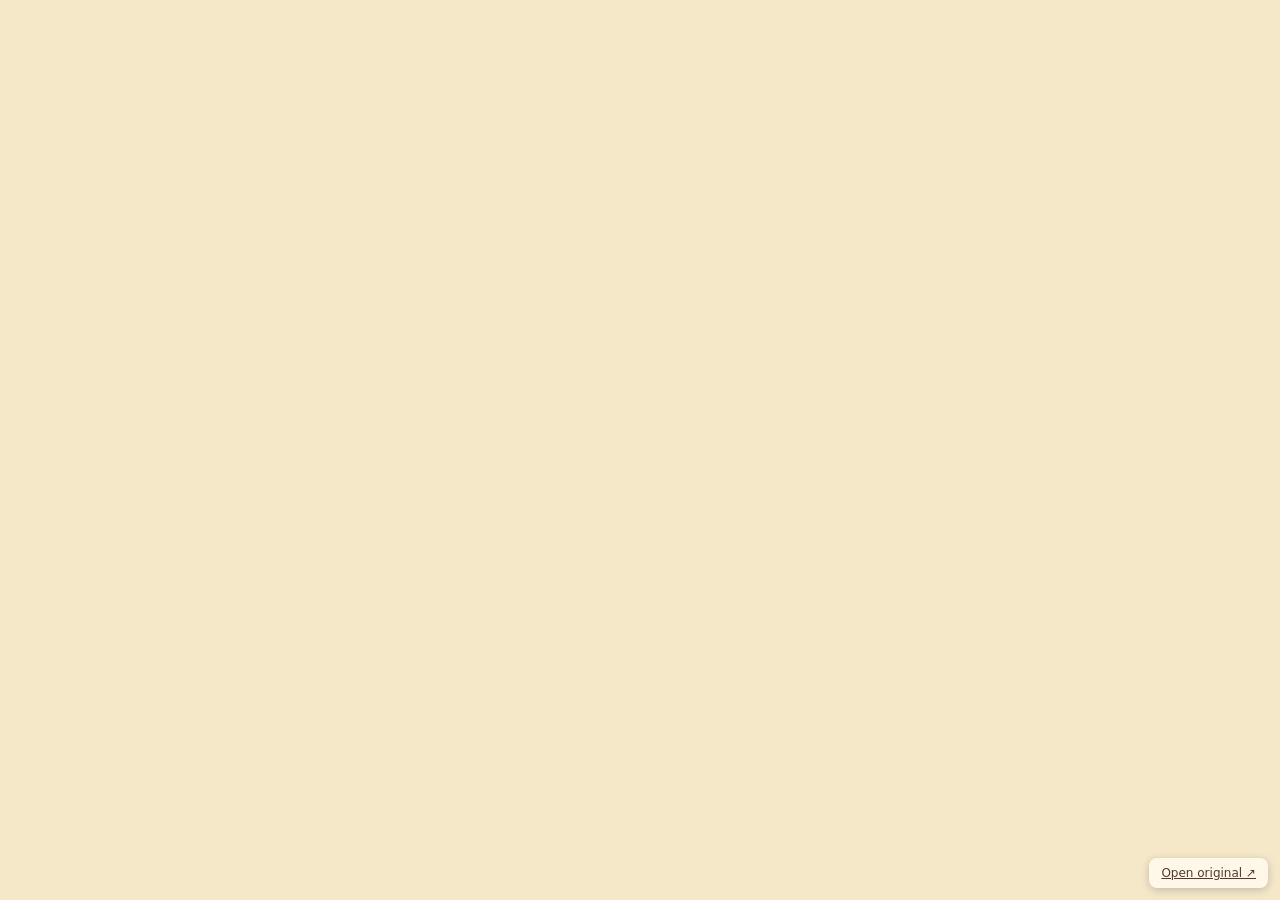
==== index.html @ de5ced18 "Add reference mirror workflow Co-authored-by: arena-agent <297053741+arena-agent@users.noreply.githu" ====
<!DOCTYPE html>
<html lang="en">
<head>
  <meta charset="utf-8">
  <meta name="viewport" content="width=device-width, initial-scale=1, viewport-fit=cover">
  <meta name="theme-color" content="#f5e8c9">
  <title>Bite Sized Utilities</title>
  <style>
    html, body { width: 100%; height: 100%; margin: 0; }
    body { overflow: hidden; background: #f5e8c9; }
    iframe { display: block; width: 100%; height: 100%; border: 0; }
    .fallback { position: fixed; right: 12px; bottom: 12px; z-index: 1; padding: 8px 12px; border-radius: 8px; background: #fff8e8; color: #54392c; font: 12px system-ui, sans-serif; box-shadow: 0 2px 8px #0003; }
  </style>
</head>
<body>
  <iframe src="https://bitesizedutilities.vercel.app/" title="Bite Sized Utilities" allow="clipboard-read; clipboard-write"></iframe>
  <a class="fallback" href="https://bitesizedutilities.vercel.app/" target="_blank" rel="noopener noreferrer">Open original ↗</a>
</body>
</html>
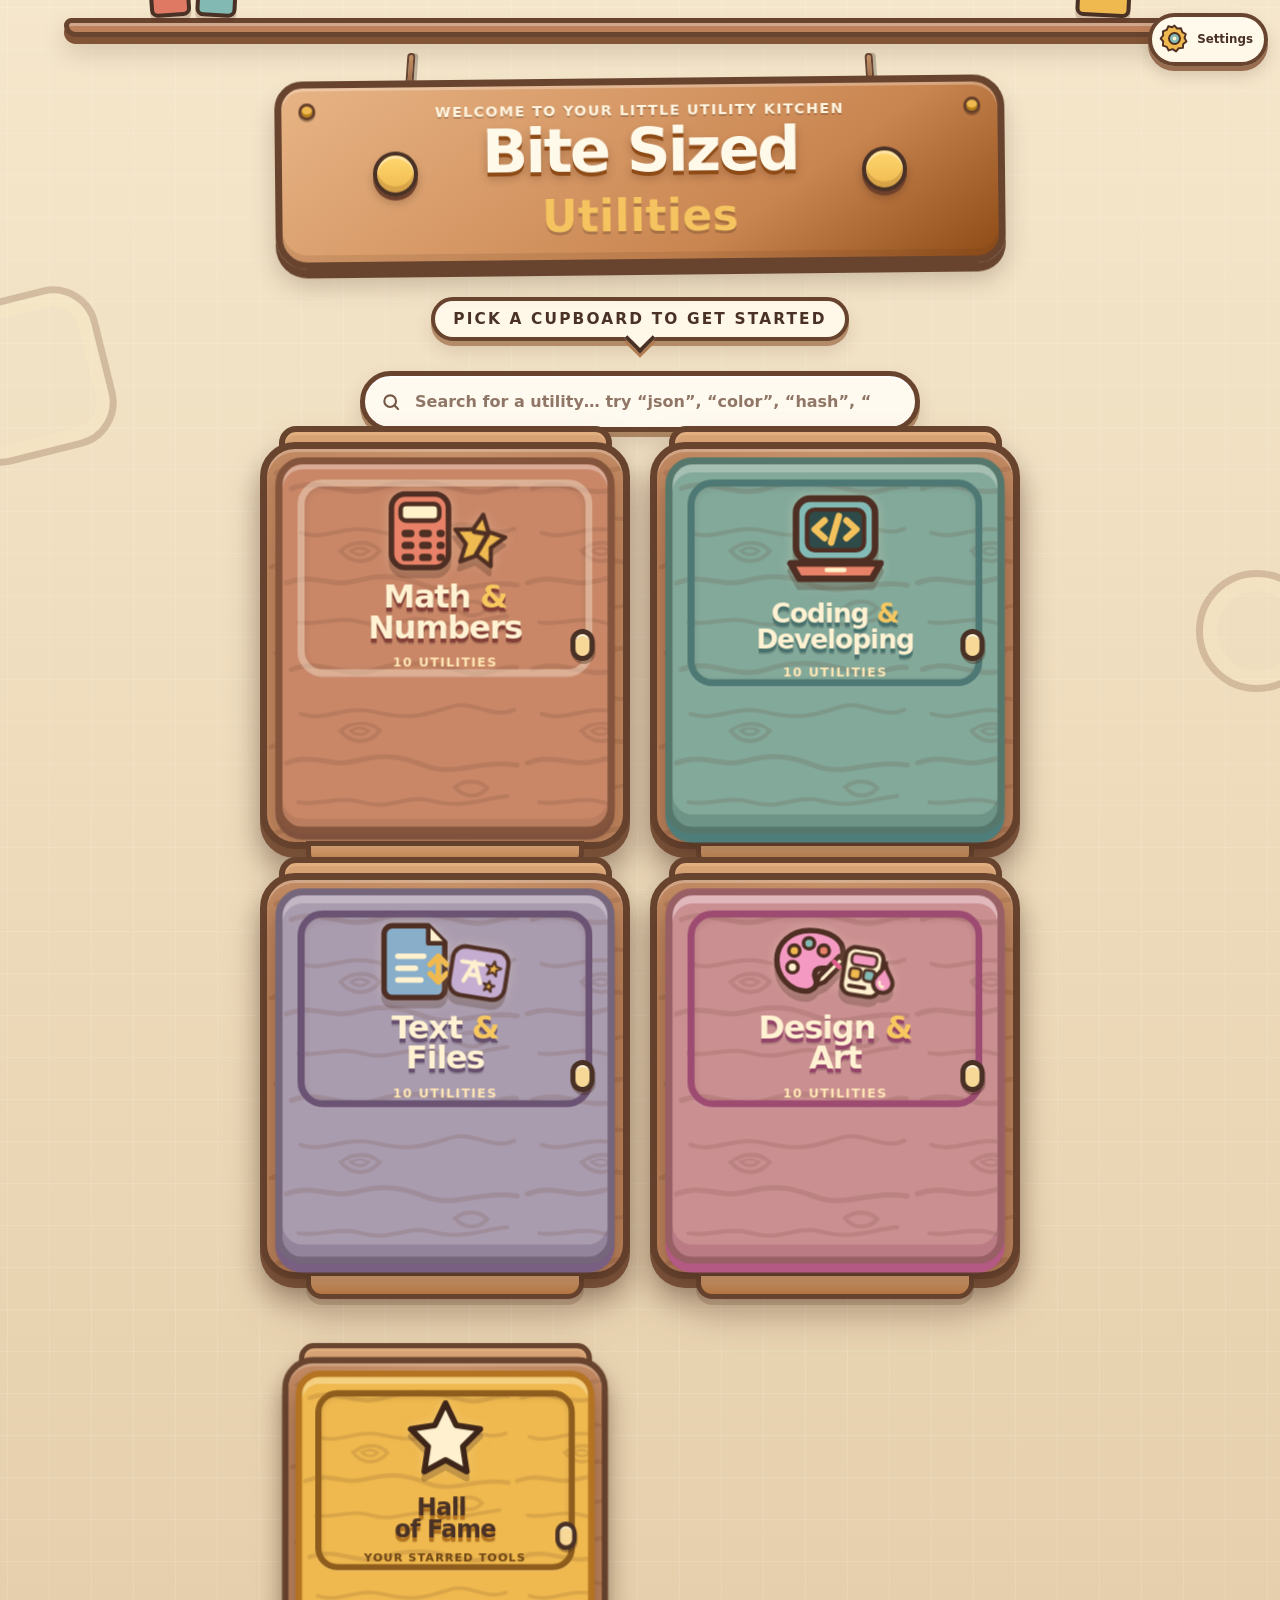
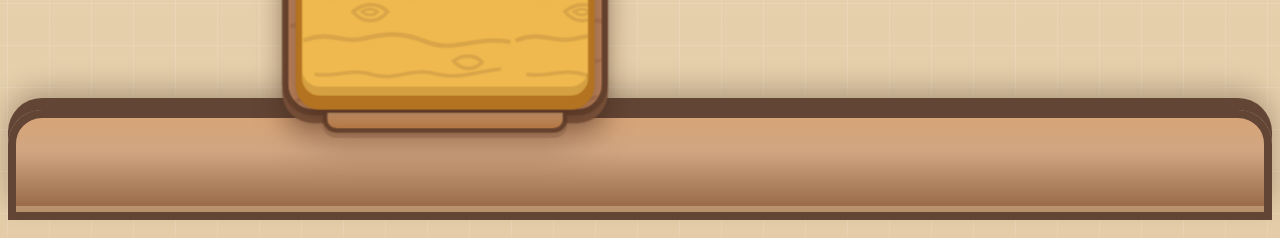
==== commit 5c6bf630: "Refresh the recovered utility kitchen Co-authored-by: arena-agent <297053741+arena-agent@users.norep" ====
--- a/index.html
+++ b/index.html
@@ -1,19 +1,887 @@
-<!DOCTYPE html>
+<!doctype html>
 <html lang="en">
-<head>
-  <meta charset="utf-8">
-  <meta name="viewport" content="width=device-width, initial-scale=1, viewport-fit=cover">
-  <meta name="theme-color" content="#f5e8c9">
-  <title>Bite Sized Utilities</title>
-  <style>
-    html, body { width: 100%; height: 100%; margin: 0; }
-    body { overflow: hidden; background: #f5e8c9; }
-    iframe { display: block; width: 100%; height: 100%; border: 0; }
-    .fallback { position: fixed; right: 12px; bottom: 12px; z-index: 1; padding: 8px 12px; border-radius: 8px; background: #fff8e8; color: #54392c; font: 12px system-ui, sans-serif; box-shadow: 0 2px 8px #0003; }
-  </style>
-</head>
-<body>
-  <iframe src="https://bitesizedutilities.vercel.app/" title="Bite Sized Utilities" allow="clipboard-read; clipboard-write"></iframe>
-  <a class="fallback" href="https://bitesizedutilities.vercel.app/" target="_blank" rel="noopener noreferrer">Open original ↗</a>
-</body>
+  <head>
+    <meta charset="UTF-8" />
+    <meta name="viewport" content="width=device-width, initial-scale=1.0" />
+    <meta http-equiv="Cache-Control" content="no-cache, no-store, must-revalidate" />
+    <meta http-equiv="Pragma" content="no-cache" />
+    <meta http-equiv="Expires" content="0" />
+    <meta
+      name="description"
+      content="A cozy 2.5D kitchen filled with playful bite-sized utilities."
+    />
+    <title>Bite Sized Utilities</title>
+    <link rel="icon" href="mirror/assets/waffle-cup-mascot.webp" />
+    <link rel="stylesheet" href="mirror/game-v11-q3cd65e58e8.css" />
+    <link rel="stylesheet" href="mirror/polish-q269fc20343.css" />
+    <link rel="stylesheet" href="mirror/ui-polish-qba71053b59.css" />
+    <link rel="stylesheet" href="kitchen-refresh.css" />
+  </head>
+  <body>
+    <svg class="svg-sprite" aria-hidden="true">
+      <symbol id="icon-calculator" viewBox="0 0 96 96">
+        <rect x="17" y="8" width="62" height="80" rx="15" fill="#e78167" stroke="#4f2f23" stroke-width="6" />
+        <rect x="27" y="19" width="42" height="18" rx="6" fill="#fff1c9" stroke="#4f2f23" stroke-width="5" />
+        <path d="M32 51h6m13 0h6m13 0h1M32 64h6m13 0h6m13 0h1M32 77h6m13 0h6m13 0h1" stroke="#4f2f23" stroke-width="8" stroke-linecap="round" />
+      </symbol>
+      <symbol id="icon-graph" viewBox="0 0 96 96">
+        <rect x="9" y="12" width="78" height="70" rx="14" fill="#82bbb6" stroke="#4f2f23" stroke-width="6" />
+        <path d="M24 23v45h54M24 56h54M24 41h54M41 23v45M59 23v45" fill="none" stroke="#fff0cb" stroke-width="3" opacity=".9" />
+        <path d="M25 64c10-2 13-20 23-19 10 2 10 13 18 10 7-3 8-22 14-25" fill="none" stroke="#b84f42" stroke-width="7" stroke-linecap="round" stroke-linejoin="round" />
+      </symbol>
+      <symbol id="icon-body" viewBox="0 0 96 96">
+        <path d="M20 83c0-19 11-31 28-31s28 12 28 31" fill="#91b783" stroke="#4f2f23" stroke-width="6" stroke-linecap="round" />
+        <circle cx="48" cy="27" r="17" fill="#f3b26d" stroke="#4f2f23" stroke-width="6" />
+        <path d="M39 26h2m14 0h2M40 35c5 4 11 4 16 0" fill="none" stroke="#4f2f23" stroke-width="4" stroke-linecap="round" />
+        <path d="M48 59c-9-9-20 3-10 13l10 9 10-9c10-10-1-22-10-13Z" fill="#db6f65" stroke="#4f2f23" stroke-width="4" />
+      </symbol>
+      <symbol id="icon-fraction" viewBox="0 0 96 96">
+        <rect x="18" y="10" width="60" height="76" rx="16" fill="#c6a8ca" stroke="#4f2f23" stroke-width="6" />
+        <path d="M30 49h36" stroke="#4f2f23" stroke-width="6" stroke-linecap="round" />
+        <circle cx="48" cy="30" r="9" fill="#fff1c9" stroke="#4f2f23" stroke-width="4" />
+        <path d="M41 69h14" stroke="#fff1c9" stroke-width="10" stroke-linecap="round" />
+      </symbol>
+      <symbol id="icon-percent" viewBox="0 0 96 96">
+        <path d="M12 25a14 14 0 0 1 14-14h42l17 17-40 54a13 13 0 0 1-18 2L12 72Z" fill="#f0b84f" stroke="#4f2f23" stroke-width="6" stroke-linejoin="round" />
+        <circle cx="61" cy="27" r="6" fill="#fff1c9" stroke="#4f2f23" stroke-width="4" />
+        <path d="M31 67 62 38M32 42h1m28 23h1" stroke="#4f2f23" stroke-width="8" stroke-linecap="round" />
+      </symbol>
+      <symbol id="icon-dice" viewBox="0 0 96 96">
+        <path d="m19 27 27-15 31 13-27 17Z" fill="#f7d98f" stroke="#4f2f23" stroke-width="6" stroke-linejoin="round" />
+        <path d="m19 27 31 15v40L18 66Z" fill="#df7964" stroke="#4f2f23" stroke-width="6" stroke-linejoin="round" />
+        <path d="m50 42 27-17 1 41-28 16Z" fill="#83b4ad" stroke="#4f2f23" stroke-width="6" stroke-linejoin="round" />
+        <path d="M32 42h1m4 23h1m26-26h1m0 26h1M45 25h1" stroke="#4f2f23" stroke-width="7" stroke-linecap="round" />
+      </symbol>
+      <symbol id="icon-roman" viewBox="0 0 96 96">
+        <path d="M18 13c15 5 28-5 41 0 9 3 14 1 19-1v70c-11 5-21 2-29 0-11-3-20 4-31 0Z" fill="#efd39b" stroke="#4f2f23" stroke-width="6" stroke-linejoin="round" />
+        <path d="M31 29h34M34 66h28" stroke="#b77c49" stroke-width="4" stroke-linecap="round" />
+        <path d="m31 38 10 24 8-24m5 0v24m-5-24h12" fill="none" stroke="#4f2f23" stroke-width="6" stroke-linecap="round" stroke-linejoin="round" />
+      </symbol>
+      <symbol id="icon-base" viewBox="0 0 96 96">
+        <rect x="7" y="14" width="35" height="31" rx="10" fill="#82bbb6" stroke="#4f2f23" stroke-width="5" />
+        <rect x="54" y="51" width="35" height="31" rx="10" fill="#e78167" stroke="#4f2f23" stroke-width="5" />
+        <path d="M48 24h21l-7-7m7 7-7 7M48 72H27l7 7m-7-7 7-7" fill="none" stroke="#4f2f23" stroke-width="6" stroke-linecap="round" stroke-linejoin="round" />
+        <path d="M19 26h11M68 63v9m-5-4h10" stroke="#fff1c9" stroke-width="6" stroke-linecap="round" />
+      </symbol>
+      <symbol id="icon-prime" viewBox="0 0 96 96">
+        <path d="m48 7 11 23 25 4-18 18 4 26-22-12-22 12 4-26-18-18 25-4Z" fill="#efba4f" stroke="#4f2f23" stroke-width="6" stroke-linejoin="round" />
+        <path d="M39 33h20L47 64" fill="none" stroke="#4f2f23" stroke-width="7" stroke-linecap="round" stroke-linejoin="round" />
+      </symbol>
+      <symbol id="icon-sequence" viewBox="0 0 96 96">
+        <rect x="8" y="25" width="25" height="48" rx="8" fill="#e78167" stroke="#4f2f23" stroke-width="5" />
+        <rect x="36" y="16" width="25" height="57" rx="8" fill="#f0ba50" stroke="#4f2f23" stroke-width="5" />
+        <rect x="64" y="7" width="25" height="66" rx="8" fill="#83b4ad" stroke="#4f2f23" stroke-width="5" />
+        <path d="M17 59h7M44 57h9M72 55h9" stroke="#fff1c9" stroke-width="6" stroke-linecap="round" />
+      </symbol>
+      <symbol id="icon-codehub" viewBox="0 0 96 96">
+        <rect x="12" y="11" width="72" height="57" rx="13" fill="#82bbb6" stroke="#4f2f23" stroke-width="6" />
+        <rect x="22" y="21" width="52" height="37" rx="7" fill="#2f4b49" stroke="#4f2f23" stroke-width="4" />
+        <path d="m38 31-9 8 9 8m20-16 9 8-9 8m-7-20-7 24" fill="none" stroke="#f4c25d" stroke-width="6" stroke-linecap="round" stroke-linejoin="round" />
+        <path d="M7 70h82l-8 14H15Z" fill="#e78167" stroke="#4f2f23" stroke-width="6" stroke-linejoin="round" />
+        <path d="M40 76h16" stroke="#fff1c9" stroke-width="4" stroke-linecap="round" />
+      </symbol>
+      <symbol id="icon-json" viewBox="0 0 96 96">
+        <rect x="12" y="8" width="72" height="80" rx="17" fill="#d5b3d8" stroke="#4f2f23" stroke-width="6" />
+        <path d="M42 25c-9 0-10 5-10 12v4c0 5-3 7-7 7 4 0 7 2 7 7v4c0 7 1 12 10 12M54 25c9 0 10 5 10 12v4c0 5 3 7 7 7-4 0-7 2-7 7v4c0 7-1 12-10 12" fill="none" stroke="#4f2f23" stroke-width="7" stroke-linecap="round" />
+        <circle cx="48" cy="47" r="5" fill="#efb94f" stroke="#4f2f23" stroke-width="3" />
+      </symbol>
+      <symbol id="icon-regex" viewBox="0 0 96 96">
+        <rect x="8" y="15" width="80" height="66" rx="17" fill="#efb94f" stroke="#4f2f23" stroke-width="6" />
+        <path d="M24 38h20M34 28v20m-8-16 16 13M58 35h1m12 0h1M58 58c5 5 11 5 16 0" fill="none" stroke="#4f2f23" stroke-width="6" stroke-linecap="round" />
+        <path d="m54 25 24 24" stroke="#fff1cf" stroke-width="4" stroke-linecap="round" opacity=".9" />
+      </symbol>
+      <symbol id="icon-codec" viewBox="0 0 96 96">
+        <rect x="9" y="12" width="78" height="72" rx="18" fill="#e9947f" stroke="#4f2f23" stroke-width="6" />
+        <path d="M25 34h43l-8-8m8 8-8 8M71 61H28l8 8m-8-8 8-8" fill="none" stroke="#4f2f23" stroke-width="6" stroke-linecap="round" stroke-linejoin="round" />
+        <circle cx="23" cy="34" r="5" fill="#fff1cf" />
+        <circle cx="73" cy="61" r="5" fill="#fff1cf" />
+      </symbol>
+      <symbol id="icon-hash" viewBox="0 0 96 96">
+        <path d="M20 12h56a12 12 0 0 1 12 12v48a12 12 0 0 1-12 12H20A12 12 0 0 1 8 72V24a12 12 0 0 1 12-12Z" fill="#91b782" stroke="#4f2f23" stroke-width="6" />
+        <path d="m39 27-7 43m28-43-7 43M24 42h48M21 57h48" fill="none" stroke="#4f2f23" stroke-width="7" stroke-linecap="round" />
+      </symbol>
+      <symbol id="icon-uuid" viewBox="0 0 96 96">
+        <path d="M12 23a11 11 0 0 1 11-11h50a11 11 0 0 1 11 11v50a11 11 0 0 1-11 11H23a11 11 0 0 1-11-11Z" fill="#88aeca" stroke="#4f2f23" stroke-width="6" />
+        <path d="M27 31h15m12 0h15M27 48h8m12 0h22M27 65h22m12 0h8" stroke="#fff1cf" stroke-width="7" stroke-linecap="round" />
+        <circle cx="45" cy="31" r="4" fill="#efb94f" /><circle cx="39" cy="48" r="4" fill="#e78167" /><circle cx="55" cy="65" r="4" fill="#efb94f" />
+      </symbol>
+      <symbol id="icon-jwt" viewBox="0 0 96 96">
+        <rect x="8" y="17" width="80" height="62" rx="17" fill="#c4add0" stroke="#4f2f23" stroke-width="6" />
+        <rect x="18" y="29" width="20" height="38" rx="7" fill="#e78167" stroke="#4f2f23" stroke-width="4" />
+        <rect x="42" y="29" width="20" height="38" rx="7" fill="#efb94f" stroke="#4f2f23" stroke-width="4" />
+        <rect x="66" y="29" width="12" height="38" rx="6" fill="#82b9b3" stroke="#4f2f23" stroke-width="4" />
+        <path d="M25 41h6m-6 12h6m24-12h1m-1 12h1" stroke="#fff1cf" stroke-width="5" stroke-linecap="round" />
+      </symbol>
+      <symbol id="icon-diff" viewBox="0 0 96 96">
+        <path d="M11 15h39a10 10 0 0 1 10 10v55H21A10 10 0 0 1 11 70Z" fill="#e9947f" stroke="#4f2f23" stroke-width="6" />
+        <path d="M39 20h36a10 10 0 0 1 10 10v51H49a10 10 0 0 1-10-10Z" fill="#91b782" stroke="#4f2f23" stroke-width="6" />
+        <path d="M52 39h21M52 53h21M52 67h12" stroke="#fff1cf" stroke-width="5" stroke-linecap="round" />
+        <path d="M18 43h13m-7-7v14" stroke="#4f2f23" stroke-width="5" stroke-linecap="round" />
+      </symbol>
+      <symbol id="icon-markdown" viewBox="0 0 96 96">
+        <rect x="8" y="14" width="80" height="68" rx="17" fill="#88aeca" stroke="#4f2f23" stroke-width="6" />
+        <path d="M22 62V34l13 15 13-15v28M60 35v21m-9-9 9 10 10-10" fill="none" stroke="#fff1cf" stroke-width="7" stroke-linecap="round" stroke-linejoin="round" />
+      </symbol>
+      <symbol id="icon-timestamp" viewBox="0 0 96 96">
+        <circle cx="48" cy="49" r="37" fill="#f0c66b" stroke="#4f2f23" stroke-width="6" />
+        <path d="M48 27v23l16 10" fill="none" stroke="#4f2f23" stroke-width="7" stroke-linecap="round" stroke-linejoin="round" />
+        <path d="M25 12 15 23m56-11 10 11" stroke="#82b9b3" stroke-width="7" stroke-linecap="round" />
+        <circle cx="48" cy="49" r="5" fill="#e78167" />
+      </symbol>
+      <symbol id="icon-files" viewBox="0 0 96 96">
+        <path d="M18 9h39l18 18v51a9 9 0 0 1-9 9H18a9 9 0 0 1-9-9V18a9 9 0 0 1 9-9Z" fill="#88aeca" stroke="#4f2f23" stroke-width="6" stroke-linejoin="round" />
+        <path d="M57 9v19h18" fill="#fff1cf" stroke="#4f2f23" stroke-width="5" stroke-linejoin="round" />
+        <path d="M24 42h28m-28 13h19m-19 13h25" stroke="#fff1cf" stroke-width="6" stroke-linecap="round" />
+        <path d="m59 51 9-9 9 9m-9-9v27m9-8-9 9-9-9" fill="none" stroke="#efb94f" stroke-width="6" stroke-linecap="round" stroke-linejoin="round" />
+      </symbol>
+      <symbol id="icon-textfilters" viewBox="0 0 96 96">
+        <rect x="8" y="13" width="80" height="70" rx="18" fill="#c4add0" stroke="#4f2f23" stroke-width="6" />
+        <path d="M22 35h31M28 62l12-29 12 29M32 52h16" fill="none" stroke="#fff1cf" stroke-width="6" stroke-linecap="round" stroke-linejoin="round" />
+        <path d="m68 28 3 7 8 2-7 4 1 8-6-5-7 4 3-8-6-5 8 1Zm-3 29 2 5 6 1-5 3 1 6-5-4-5 3 2-6-4-4 6 1Z" fill="#efb94f" stroke="#4f2f23" stroke-width="3" stroke-linejoin="round" />
+      </symbol>
+      <symbol id="icon-wordcount" viewBox="0 0 96 96">
+        <rect x="14" y="30" width="68" height="52" rx="16" fill="#88aeca" stroke="#4f2f23" stroke-width="6" />
+        <circle cx="48" cy="56" r="15" fill="#fff1cf" stroke="#4f2f23" stroke-width="5" />
+        <path d="m48 56 8-8" stroke="#e78167" stroke-width="5" stroke-linecap="round" />
+        <path d="M34 30c0-9 6-14 14-14s14 5 14 14" fill="none" stroke="#4f2f23" stroke-width="6" stroke-linecap="round" />
+        <path d="M30 68h-4m40 0h-4" stroke="#4f2f23" stroke-width="5" stroke-linecap="round" />
+      </symbol>
+      <symbol id="icon-findreplace" viewBox="0 0 96 96">
+        <circle cx="40" cy="40" r="24" fill="#9ccbc4" stroke="#4f2f23" stroke-width="6" />
+        <path d="m58 58 18 18" stroke="#4f2f23" stroke-width="9" stroke-linecap="round" />
+        <path d="M31 44c0-7 5-11 10-11m14 14c-1 6-6 10-12 10" fill="none" stroke="#fff1cf" stroke-width="5" stroke-linecap="round" />
+        <path d="M41 27l3 6h-7Zm-1 32-3-6h7Z" fill="#fff1cf" stroke="#4f2f23" stroke-width="2" />
+      </symbol>
+      <symbol id="icon-notes" viewBox="0 0 96 96">
+        <path d="M16 18h64v44l-20 20H16Z" fill="#f2c86f" stroke="#4f2f23" stroke-width="6" stroke-linejoin="round" />
+        <path d="M80 62H60v20" fill="#fff1cf" stroke="#4f2f23" stroke-width="5" stroke-linejoin="round" />
+        <path d="M28 36h40M28 50h28" stroke="#4f2f23" stroke-width="5" stroke-linecap="round" />
+        <circle cx="48" cy="14" r="7" fill="#e78167" stroke="#4f2f23" stroke-width="4" />
+      </symbol>
+      <symbol id="icon-bakery" viewBox="0 0 96 96">
+        <path d="M20 46c0-15 12-26 28-26s28 11 28 26" fill="#c4add0" stroke="#4f2f23" stroke-width="6" stroke-linecap="round" />
+        <path d="M18 46h60l-7 32H25Z" fill="#e9947f" stroke="#4f2f23" stroke-width="6" stroke-linejoin="round" />
+        <path d="M36 54l-2 16m14-16v16m14-16 2 16" stroke="#4f2f23" stroke-width="5" stroke-linecap="round" />
+        <circle cx="38" cy="34" r="3.4" fill="#fff1cf" /><circle cx="50" cy="28" r="3.4" fill="#fff1cf" /><circle cx="60" cy="36" r="3.4" fill="#fff1cf" />
+      </symbol>
+      <symbol id="icon-qr" viewBox="0 0 96 96">
+        <rect x="12" y="12" width="72" height="72" rx="14" fill="#fff1cf" stroke="#4f2f23" stroke-width="6" />
+        <rect x="24" y="24" width="18" height="18" rx="4" fill="#4f2f23" /><rect x="54" y="24" width="18" height="18" rx="4" fill="#4f2f23" />
+        <rect x="24" y="54" width="18" height="18" rx="4" fill="#4f2f23" /><rect x="56" y="56" width="7" height="7" fill="#e78167" />
+        <rect x="66" y="64" width="7" height="7" fill="#4f2f23" /><rect x="56" y="66" width="6" height="6" fill="#4f2f23" />
+      </symbol>
+      <symbol id="icon-emoji" viewBox="0 0 96 96">
+        <circle cx="48" cy="48" r="34" fill="#f2c86f" stroke="#4f2f23" stroke-width="6" />
+        <circle cx="37" cy="41" r="4.5" fill="#4f2f23" /><circle cx="59" cy="41" r="4.5" fill="#4f2f23" />
+        <path d="M33 57c4 7 10 10 15 10s11-3 15-10" fill="none" stroke="#4f2f23" stroke-width="6" stroke-linecap="round" />
+        <circle cx="28" cy="52" r="4" fill="#e78167" opacity=".75" /><circle cx="68" cy="52" r="4" fill="#e78167" opacity=".75" />
+      </symbol>
+      <symbol id="icon-typing" viewBox="0 0 96 96">
+        <rect x="8" y="26" width="80" height="44" rx="13" fill="#9ccbc4" stroke="#4f2f23" stroke-width="6" />
+        <path d="M20 40h8m8 0h8m8 0h8m8 0h8M20 54h8m8 0h24m8 0h8" stroke="#fff1cf" stroke-width="6" stroke-linecap="round" />
+      </symbol>
+      <symbol id="icon-speedread" viewBox="0 0 96 96">
+        <path d="M48 26c-8-7-19-9-30-8v52c11-1 22 1 30 8 8-7 19-9 30-8V18c-11-1-22 1-30 8Z" fill="#88aeca" stroke="#4f2f23" stroke-width="6" stroke-linejoin="round" />
+        <path d="M48 26v52" stroke="#4f2f23" stroke-width="5" />
+        <path d="M26 36h12m-12 12h12m20-12h12m-12 12h12" stroke="#fff1cf" stroke-width="5" stroke-linecap="round" />
+        <path d="M10 12h20M6 20h16" stroke="#e78167" stroke-width="5" stroke-linecap="round" />
+      </symbol>
+            <symbol id="icon-sifter" viewBox="0 0 96 96">
+        <path d="M20 34h56l-8 30a14 14 0 0 1-13 10H41a14 14 0 0 1-13-10Z" fill="#9ccbc4" stroke="#4f2f23" stroke-width="6" stroke-linejoin="round" />
+        <path d="M14 34h68" stroke="#4f2f23" stroke-width="6" stroke-linecap="round" />
+        <path d="M36 46v16m12-16v16m12-16v16" stroke="#fff1cf" stroke-width="5" stroke-linecap="round" />
+        <circle cx="40" cy="76" r="3" fill="#efb94f" /><circle cx="52" cy="80" r="3" fill="#efb94f" /><circle cx="60" cy="74" r="3" fill="#efb94f" />
+      </symbol>
+      <symbol id="icon-letterlab" viewBox="0 0 96 96">
+        <path d="M38 12h20M42 12v22L22 70a12 12 0 0 0 11 16h30a12 12 0 0 0 11-16L54 34V12" fill="#c4add0" stroke="#4f2f23" stroke-width="6" stroke-linejoin="round" />
+        <path d="M32 62h32l6 12a8 8 0 0 1-7 10H33a8 8 0 0 1-7-10Z" fill="#e78167" stroke="#4f2f23" stroke-width="5" stroke-linejoin="round" />
+        <path d="M42 70h12m-9 8h8" stroke="#fff1cf" stroke-width="5" stroke-linecap="round" />
+      </symbol>
+      <symbol id="icon-ladle" viewBox="0 0 96 96">
+        <path d="M64 12c6 10 6 22-2 32" fill="none" stroke="#4f2f23" stroke-width="7" stroke-linecap="round" />
+        <path d="M22 48h52v6a26 26 0 0 1-52 0Z" fill="#e9947f" stroke="#4f2f23" stroke-width="6" stroke-linejoin="round" />
+        <circle cx="38" cy="38" r="4" fill="#efb94f" stroke="#4f2f23" stroke-width="3" />
+        <path d="m48 26 2 6 6 1-4 4 1 6-5-3-5 3 1-6-4-4 6-1Z" fill="#efb94f" stroke="#4f2f23" stroke-width="3" stroke-linejoin="round" />
+      </symbol>
+      <symbol id="icon-recipecards" viewBox="0 0 96 96">
+        <rect x="12" y="20" width="72" height="56" rx="10" fill="#fff1cf" stroke="#4f2f23" stroke-width="6" />
+        <path d="M12 36h72" stroke="#4f2f23" stroke-width="5" />
+        <path d="M24 50h34m-34 12h24" stroke="#88aeca" stroke-width="5" stroke-linecap="round" />
+        <path d="M70 56c4-6 12-4 12 2 0 5-7 9-12 12-5-3-12-7-12-12 0-6 8-8 12-2Z" fill="#e78167" stroke="#4f2f23" stroke-width="4" stroke-linejoin="round" />
+      </symbol>
+      <symbol id="icon-wonders" viewBox="0 0 96 96">
+        <circle cx="48" cy="42" r="28" fill="#c4add0" stroke="#4f2f23" stroke-width="6" />
+        <path d="M34 34c3-6 9-10 14-10" fill="none" stroke="#fff1cf" stroke-width="5" stroke-linecap="round" />
+        <path d="M30 74h36l6 10H24Z" fill="#efb94f" stroke="#4f2f23" stroke-width="6" stroke-linejoin="round" />
+        <path d="m58 30 3 6 6 1-4 4 1 6-6-3-5 3 1-6-4-4 6-1Z" fill="#fff1cf" stroke="#4f2f23" stroke-width="3" stroke-linejoin="round" />
+      </symbol>
+      <symbol id="icon-banner" viewBox="0 0 96 96">
+        <path d="M12 16h72" stroke="#4f2f23" stroke-width="6" stroke-linecap="round" />
+        <path d="M20 16h16v22l-8-6-8 6Z" fill="#e78167" stroke="#4f2f23" stroke-width="5" stroke-linejoin="round" />
+        <path d="M40 16h16v22l-8-6-8 6Z" fill="#efb94f" stroke="#4f2f23" stroke-width="5" stroke-linejoin="round" />
+        <path d="M60 16h16v22l-8-6-8 6Z" fill="#82b9b3" stroke="#4f2f23" stroke-width="5" stroke-linejoin="round" />
+        <path d="M28 60h40M28 74h28" stroke="#4f2f23" stroke-width="6" stroke-linecap="round" />
+      </symbol>
+      <symbol id="icon-reflow" viewBox="0 0 96 96">
+        <path d="M18 34h60v26a18 18 0 0 1-18 18H36a18 18 0 0 1-18-18Z" fill="#e9947f" stroke="#4f2f23" stroke-width="6" stroke-linejoin="round" />
+        <path d="M12 34h72" stroke="#4f2f23" stroke-width="6" stroke-linecap="round" />
+        <path d="M78 42h8a6 6 0 0 1 0 12h-8" fill="none" stroke="#4f2f23" stroke-width="6" />
+        <path d="M40 46v18m0-18c-6 0-8 4-8 7s3 6 8 5" fill="none" stroke="#fff1cf" stroke-width="5" stroke-linecap="round" />
+        <path d="M56 46h10m-10 9h8m-8 9h10" stroke="#fff1cf" stroke-width="5" stroke-linecap="round" />
+      </symbol>
+      <symbol id="icon-cipher" viewBox="0 0 96 96">
+        <path d="M40 12h16v14l10 12v38a10 10 0 0 1-10 10H40a10 10 0 0 1-10-10V38l10-12Z" fill="#c4add0" stroke="#4f2f23" stroke-width="6" stroke-linejoin="round" />
+        <path d="M30 52h36" stroke="#4f2f23" stroke-width="5" />
+        <circle cx="48" cy="64" r="7" fill="#efb94f" stroke="#4f2f23" stroke-width="4" />
+        <path d="M48 68v8" stroke="#4f2f23" stroke-width="5" stroke-linecap="round" />
+      </symbol>
+      <symbol id="icon-artstudio" viewBox="0 0 96 96">
+        <path d="M48 14c-21 0-36 14-36 32 0 18 14 34 32 34 6 0 11-4 11-9 0-3-2-6-2-9 0-4 3-7 7-7h6c10 0 18-8 18-18 0-13-15-23-36-23Z" fill="#f49ac2" stroke="#4f2f23" stroke-width="6" stroke-linejoin="round" />
+        <circle cx="31" cy="36" r="6" fill="#efb94f" stroke="#4f2f23" stroke-width="4" />
+        <circle cx="47" cy="28" r="6" fill="#82b9b3" stroke="#4f2f23" stroke-width="4" />
+        <circle cx="63" cy="36" r="6" fill="#e78167" stroke="#4f2f23" stroke-width="4" />
+        <circle cx="29" cy="54" r="6" fill="#fff1cf" stroke="#4f2f23" stroke-width="4" />
+        <path d="m58 64 22-22 6 6-22 22-10 4Z" fill="#fff1cf" stroke="#4f2f23" stroke-width="5" stroke-linejoin="round" />
+        <path d="m74 48 6 6" stroke="#e05a8b" stroke-width="5" stroke-linecap="round" />
+      </symbol>
+      <symbol id="icon-colorpicker" viewBox="0 0 96 96">
+        <rect x="12" y="14" width="54" height="68" rx="14" fill="#fff1cf" stroke="#4f2f23" stroke-width="6" />
+        <rect x="21" y="23" width="36" height="16" rx="6" fill="#f49ac2" stroke="#4f2f23" stroke-width="4" />
+        <rect x="21" y="44" width="16" height="16" rx="5" fill="#efb94f" stroke="#4f2f23" stroke-width="4" />
+        <rect x="41" y="44" width="16" height="16" rx="5" fill="#82b9b3" stroke="#4f2f23" stroke-width="4" />
+        <path d="M23 70h22" stroke="#4f2f23" stroke-width="6" stroke-linecap="round" />
+        <path d="M70 30c0 11 14 19 14 29a14 14 0 0 1-28 0c0-10 14-18 14-29Z" fill="#f49ac2" stroke="#4f2f23" stroke-width="6" stroke-linejoin="round" />
+        <path d="M65 58c0 4 3 7 6 7" fill="none" stroke="#fff1cf" stroke-width="4" stroke-linecap="round" />
+      </symbol>
+      <symbol id="icon-pixelart" viewBox="0 0 96 96">
+        <rect x="12" y="12" width="72" height="72" rx="14" fill="#fff1cf" stroke="#4f2f23" stroke-width="6" />
+        <rect x="22" y="24" width="16" height="16" fill="#f49ac2" stroke="#4f2f23" stroke-width="4" />
+        <rect x="58" y="24" width="16" height="16" fill="#f49ac2" stroke="#4f2f23" stroke-width="4" />
+        <rect x="22" y="40" width="52" height="16" fill="#e05a8b" stroke="#4f2f23" stroke-width="4" />
+        <rect x="38" y="56" width="20" height="16" fill="#efb94f" stroke="#4f2f23" stroke-width="4" />
+      </symbol>
+      <symbol id="icon-gradient" viewBox="0 0 96 96">
+        <rect x="10" y="14" width="76" height="68" rx="16" fill="#f49ac2" stroke="#4f2f23" stroke-width="6" />
+        <path d="M13 48c18-12 34 10 70-8v26a12 12 0 0 1-12 12H25a12 12 0 0 1-12-12Z" fill="#efb94f" stroke="#4f2f23" stroke-width="5" />
+        <circle cx="32" cy="31" r="8" fill="#fff1cf" stroke="#4f2f23" stroke-width="4" />
+        <path d="M54 28h18M58 38h14" stroke="#fff1cf" stroke-width="5" stroke-linecap="round" />
+      </symbol>
+      <symbol id="icon-palette" viewBox="0 0 96 96">
+        <rect x="12" y="14" width="72" height="68" rx="15" fill="#fff1cf" stroke="#4f2f23" stroke-width="6" />
+        <rect x="20" y="22" width="14" height="52" rx="5" fill="#f49ac2" stroke="#4f2f23" stroke-width="4" />
+        <rect x="34" y="22" width="14" height="52" rx="5" fill="#efb94f" stroke="#4f2f23" stroke-width="4" />
+        <rect x="48" y="22" width="14" height="52" rx="5" fill="#82b9b3" stroke="#4f2f23" stroke-width="4" />
+        <rect x="62" y="22" width="14" height="52" rx="5" fill="#c4add0" stroke="#4f2f23" stroke-width="4" />
+      </symbol>
+      <symbol id="icon-boxshadow" viewBox="0 0 96 96">
+        <rect x="28" y="28" width="54" height="54" rx="14" fill="#b35983" stroke="#4f2f23" stroke-width="5" />
+        <rect x="14" y="14" width="54" height="54" rx="14" fill="#fff1cf" stroke="#4f2f23" stroke-width="6" />
+        <circle cx="41" cy="41" r="11" fill="#f49ac2" stroke="#4f2f23" stroke-width="4" />
+      </symbol>
+      <symbol id="icon-blobmaker" viewBox="0 0 96 96">
+        <path d="M49 14c19-2 33 11 31 29-2 17 7 31-12 37-18 6-39 4-49-12-10-15-2-36 12-45 6-4 12-8 18-9Z" fill="#f49ac2" stroke="#4f2f23" stroke-width="6" stroke-linejoin="round" />
+        <circle cx="38" cy="42" r="4.5" fill="#4f2f23" />
+        <circle cx="58" cy="42" r="4.5" fill="#4f2f23" />
+        <path d="M40 55c5 5 11 5 16 0" fill="none" stroke="#4f2f23" stroke-width="5" stroke-linecap="round" />
+      </symbol>
+      <symbol id="icon-pattern" viewBox="0 0 96 96">
+        <rect x="12" y="12" width="72" height="72" rx="16" fill="#c4add0" stroke="#4f2f23" stroke-width="6" />
+        <circle cx="32" cy="32" r="8" fill="#fff1cf" stroke="#4f2f23" stroke-width="4" />
+        <circle cx="64" cy="32" r="8" fill="#f49ac2" stroke="#4f2f23" stroke-width="4" />
+        <circle cx="32" cy="64" r="8" fill="#efb94f" stroke="#4f2f23" stroke-width="4" />
+        <circle cx="64" cy="64" r="8" fill="#fff1cf" stroke="#4f2f23" stroke-width="4" />
+      </symbol>
+      <symbol id="icon-fontpair" viewBox="0 0 96 96">
+        <rect x="10" y="14" width="76" height="68" rx="16" fill="#88aeca" stroke="#4f2f23" stroke-width="6" />
+        <path d="M22 66 36 28l14 38M26 55h20" fill="none" stroke="#fff1cf" stroke-width="6" stroke-linecap="round" stroke-linejoin="round" />
+        <path d="M68 45v21m0-16c-4-4-12-3-12 6s8 10 12 6" fill="none" stroke="#efb94f" stroke-width="6" stroke-linecap="round" stroke-linejoin="round" />
+      </symbol>
+      <symbol id="icon-stickermaker" viewBox="0 0 96 96">
+        <path d="m48 10 11 10 15-3 4 14 13 8-7 13 5 14-14 6-6 14-15-4-11 10-11-10-15 4-6-14-14-6 5-14-7-13 13-8 4-14 15 3Z" fill="#efb94f" stroke="#4f2f23" stroke-width="5" stroke-linejoin="round" />
+        <path d="M48 64c-9-7-18-13-18-21 0-6 5-10 10-10 4 0 6 2 8 5 2-3 4-5 8-5 5 0 10 4 10 10 0 8-9 14-18 21Z" fill="#f49ac2" stroke="#4f2f23" stroke-width="4" stroke-linejoin="round" />
+      </symbol>
+      <symbol id="icon-settings" viewBox="0 0 96 96">
+        <path d="m48 8 8 9 12-1 4 12 11 6-4 12 6 11-10 8-1 12-13 1-8 10-11-7-12 4-6-11-12-4 1-13-8-9 8-10-1-12 12-5 5-11 12 3Z" fill="#efb94f" stroke="#4f2f23" stroke-width="6" stroke-linejoin="round" />
+        <circle cx="48" cy="48" r="17" fill="#82b9b3" stroke="#4f2f23" stroke-width="6" />
+        <circle cx="48" cy="48" r="6" fill="#fff1cf" />
+      </symbol>
+      <symbol id="icon-close" viewBox="0 0 48 48">
+        <path d="m14 14 20 20m0-20L14 34" stroke="currentColor" stroke-width="7" stroke-linecap="round" />
+      </symbol>
+    </svg>
+
+    <section class="home-screen" id="homeScreen" aria-labelledby="homeTitle">
+      <button class="home-wall" id="homeWall" aria-label="Bounce the waffle kitchen wall"></button>
+      <div class="home-top-shelf" aria-hidden="true">
+        <span></span><span></span><span></span>
+      </div>
+
+      <header class="home-header">
+        <div class="hanging-rope hanging-rope-left" aria-hidden="true"></div>
+        <div class="hanging-rope hanging-rope-right" aria-hidden="true"></div>
+        <div class="title-sign home-title-sign">
+          <span class="home-title-bite" aria-hidden="true">•</span>
+          <div>
+            <p>Welcome to your little utility kitchen</p>
+            <h1 id="homeTitle">Bite Sized<br /><span>Utilities</span></h1>
+          </div>
+          <span class="home-title-bite" aria-hidden="true">•</span>
+        </div>
+      </header>
+
+      <main class="home-kitchen">
+        <div class="home-stage home-stage-two">
+          <div class="home-category-area">
+            <p class="home-prompt">Pick a cupboard to get started</p>
+            <div class="home-category-grid">
+              <div class="home-category-slot">
+                <div class="home-cupboard" id="mathHomeCupboard">
+                  <div class="home-cupboard-crown" aria-hidden="true"></div>
+                  <div class="home-cupboard-frame">
+                    <div class="home-cupboard-inside">
+                      <span class="home-inside-icon"><svg><use href="#icon-calculator"></use></svg></span>
+                      <strong>Math &amp; Numbers</strong>
+                      <span>10 tools ready!</span>
+                      <span class="home-shelf-board" aria-hidden="true"></span>
+                    </div>
+                    <button class="home-cupboard-door" id="openMathCupboard" aria-expanded="false" aria-label="Open the Math and Numbers cupboard">
+                      <span class="home-door-inset">
+                        <span class="home-door-icons" aria-hidden="true">
+                          <svg><use href="#icon-calculator"></use></svg>
+                          <svg><use href="#icon-prime"></use></svg>
+                        </span>
+                        <strong>Math <span>&amp;</span><br />Numbers</strong>
+                        <small>10 utilities</small>
+                      </span>
+                      <span class="home-door-knob" aria-hidden="true"></span>
+                    </button>
+                  </div>
+                </div>
+              </div>
+
+              <div class="home-category-slot">
+                <div class="home-cupboard home-cupboard-code" id="codingHomeCupboard">
+                  <div class="home-cupboard-crown" aria-hidden="true"></div>
+                  <div class="home-cupboard-frame">
+                    <div class="home-cupboard-inside">
+                      <span class="home-inside-icon"><svg><use href="#icon-codehub"></use></svg></span>
+                      <strong>Coding &amp; Developing</strong>
+                      <span>10 tools ready!</span>
+                      <span class="home-shelf-board" aria-hidden="true"></span>
+                    </div>
+                    <button class="home-cupboard-door" id="openCodingCupboard" aria-expanded="false" aria-label="Open the Coding and Developing cupboard">
+                      <span class="home-door-inset">
+                        <span class="home-door-icons home-door-icons-single" aria-hidden="true">
+                          <svg><use href="#icon-codehub"></use></svg>
+                        </span>
+                        <strong>Coding <span>&amp;</span><br />Developing</strong>
+                        <small>10 utilities</small>
+                      </span>
+                      <span class="home-door-knob" aria-hidden="true"></span>
+                    </button>
+                  </div>
+                </div>
+              </div>
+
+              <div class="home-category-slot home-category-slot-text">
+                <div class="home-cupboard home-cupboard-text" id="textHomeCupboard">
+                  <div class="home-cupboard-crown" aria-hidden="true"></div>
+                  <div class="home-cupboard-frame">
+                    <div class="home-cupboard-inside">
+                      <span class="home-inside-icon"><svg><use href="#icon-files"></use></svg></span>
+                      <strong>Text &amp; Files</strong>
+                      <span>10 tools ready!</span>
+                      <span class="home-shelf-board" aria-hidden="true"></span>
+                    </div>
+                    <button class="home-cupboard-door" id="openTextCupboard" aria-expanded="false" aria-label="Open the Text and Files cupboard">
+                      <span class="home-door-inset">
+                        <span class="home-door-icons" aria-hidden="true">
+                          <svg><use href="#icon-files"></use></svg>
+                          <svg><use href="#icon-textfilters"></use></svg>
+                        </span>
+                        <strong>Text <span>&amp;</span><br />Files</strong>
+                        <small>10 utilities</small>
+                      </span>
+                      <span class="home-door-knob" aria-hidden="true"></span>
+                    </button>
+                  </div>
+                </div>
+              </div>
+
+              <div class="home-category-slot home-category-slot-design">
+                <div class="home-cupboard home-cupboard-design" id="designHomeCupboard">
+                  <div class="home-cupboard-crown" aria-hidden="true"></div>
+                  <div class="home-cupboard-frame">
+                    <div class="home-cupboard-inside">
+                      <span class="home-inside-icon"><svg><use href="#icon-artstudio"></use></svg></span>
+                      <strong>Design &amp; Art</strong>
+                      <span>10 tools ready!</span>
+                      <span class="home-shelf-board" aria-hidden="true"></span>
+                    </div>
+                    <button class="home-cupboard-door" id="openDesignCupboard" aria-expanded="false" aria-label="Open the Design and Art cupboard">
+                      <span class="home-door-inset">
+                        <span class="home-door-icons" aria-hidden="true">
+                          <svg><use href="#icon-artstudio"></use></svg>
+                          <svg><use href="#icon-colorpicker"></use></svg>
+                        </span>
+                        <strong>Design <span>&amp;</span><br />Art</strong>
+                        <small>10 utilities</small>
+                      </span>
+                      <span class="home-door-knob" aria-hidden="true"></span>
+                    </button>
+                  </div>
+                </div>
+              </div>
+            </div>
+          </div>
+        </div>
+        <div class="home-counter" aria-hidden="true"></div>
+      </main>
+    </section>
+
+    <div class="game-world math-screen category-screen" id="gameWorld" data-category-screen="math" hidden>
+      <button class="waffle-backdrop" id="waffleBackdrop" aria-label="Bounce the waffle wall"></button>
+
+      <nav class="math-nav" aria-label="Kitchen navigation">
+        <button class="back-home-button" id="backHome">
+          <span aria-hidden="true">←</span>
+          Home kitchen
+        </button>
+      </nav>
+
+      <header class="kitchen-header category-header">
+        <div class="hanging-rope hanging-rope-left" aria-hidden="true"></div>
+        <div class="hanging-rope hanging-rope-right" aria-hidden="true"></div>
+        <div class="title-sign">
+          <span class="title-doodle" aria-hidden="true">×</span>
+          <div>
+            <p>One cupboard. Ten tools.</p>
+            <h1>Math <span>&amp;</span> Numbers</h1>
+          </div>
+          <span class="title-doodle" aria-hidden="true">÷</span>
+        </div>
+      </header>
+
+      <main class="category-cabinet-scene">
+        <section class="open-category-cabinet math-category-cabinet" aria-label="Open Math and Numbers cupboard containing ten utilities">
+          <div class="category-cabinet-crown" aria-hidden="true"></div>
+          <div class="category-cabinet-frame">
+            <div class="category-cabinet-back">
+              <div class="category-shelf">
+                <button class="shelf-utility" data-tool="calculator" aria-label="Open Calculator">
+                  <span class="utility-art utility-art-coral"><svg><use href="#icon-calculator"></use></svg></span>
+                  <span>Calculator</span>
+                </button>
+                <button class="shelf-utility" data-tool="graph" aria-label="Open Graphing Calculator">
+                  <span class="utility-art utility-art-teal"><svg><use href="#icon-graph"></use></svg></span>
+                  <span>Graphing<br />Calculator</span>
+                </button>
+              </div>
+              <div class="category-shelf">
+                <button class="shelf-utility" data-tool="body" aria-label="Open Bodily Calculator">
+                  <span class="utility-art utility-art-sage"><svg><use href="#icon-body"></use></svg></span>
+                  <span>Bodily<br />Calculator</span>
+                </button>
+                <button class="shelf-utility" data-tool="fraction" aria-label="Open Fraction Calculator">
+                  <span class="utility-art utility-art-lilac"><svg><use href="#icon-fraction"></use></svg></span>
+                  <span>Fraction<br />Calculator</span>
+                </button>
+              </div>
+              <div class="category-shelf">
+                <button class="shelf-utility" data-tool="percentage" aria-label="Open Percentage Calculator">
+                  <span class="utility-art utility-art-honey"><svg><use href="#icon-percent"></use></svg></span>
+                  <span>Percentage<br />Calculator</span>
+                </button>
+                <button class="shelf-utility" data-tool="dice" aria-label="Open Dice Roller">
+                  <span class="utility-art utility-art-teal"><svg><use href="#icon-dice"></use></svg></span>
+                  <span>Dice Roller</span>
+                </button>
+              </div>
+              <div class="category-shelf">
+                <button class="shelf-utility" data-tool="roman" aria-label="Open Roman Numeral Calculator">
+                  <span class="utility-art utility-art-parchment"><svg><use href="#icon-roman"></use></svg></span>
+                  <span>Roman Numeral<br />Calculator</span>
+                </button>
+                <button class="shelf-utility" data-tool="base" aria-label="Open Number Base Converter">
+                  <span class="utility-art utility-art-coral"><svg><use href="#icon-base"></use></svg></span>
+                  <span>Number Base<br />Converter</span>
+                </button>
+              </div>
+              <div class="category-shelf">
+                <button class="shelf-utility" data-tool="prime" aria-label="Open Prime Number Checker">
+                  <span class="utility-art utility-art-honey"><svg><use href="#icon-prime"></use></svg></span>
+                  <span>Prime Number<br />Checker</span>
+                </button>
+                <button class="shelf-utility" data-tool="sequence" aria-label="Open Sequence Playground">
+                  <span class="utility-art utility-art-sage"><svg><use href="#icon-sequence"></use></svg></span>
+                  <span>Sequence<br />Playground</span>
+                </button>
+              </div>
+            </div>
+          </div>
+        </section>
+      </main>
+    </div>
+
+    <div class="game-world coding-screen category-screen" id="codingWorld" data-category-screen="coding" hidden>
+      <button class="waffle-backdrop" id="codingWaffleBackdrop" aria-label="Bounce the waffle wall"></button>
+
+      <nav class="math-nav" aria-label="Kitchen navigation">
+        <button class="back-home-button" id="backHomeCoding">
+          <span aria-hidden="true">←</span>
+          Home kitchen
+        </button>
+      </nav>
+
+      <header class="kitchen-header category-header">
+        <div class="hanging-rope hanging-rope-left" aria-hidden="true"></div>
+        <div class="hanging-rope hanging-rope-right" aria-hidden="true"></div>
+        <div class="title-sign coding-title-sign">
+          <span class="title-doodle" aria-hidden="true">&lt;</span>
+          <div>
+            <p>Build it. Run it. See it.</p>
+            <h1>Coding <span>&amp;</span> Developing</h1>
+          </div>
+          <span class="title-doodle" aria-hidden="true">/&gt;</span>
+        </div>
+      </header>
+
+      <main class="category-cabinet-scene coding-cabinet-scene">
+        <section class="open-category-cabinet coding-category-cabinet" aria-label="Open Coding and Developing cupboard containing ten utilities">
+          <div class="category-cabinet-crown" aria-hidden="true"></div>
+          <div class="category-cabinet-frame">
+            <div class="category-cabinet-back">
+              <div class="category-shelf">
+                <button class="shelf-utility" data-tool="codehub" aria-label="Open CodeHub">
+                  <span class="utility-art utility-art-code"><svg><use href="#icon-codehub"></use></svg></span>
+                  <span>CodeHub</span>
+                  <small>Web · Python · C/C++</small>
+                </button>
+                <button class="shelf-utility" data-tool="jwt" aria-label="Open JWT Inspector">
+                  <span class="utility-art utility-art-lilac"><svg><use href="#icon-jwt"></use></svg></span>
+                  <span>JWT<br />Inspector</span>
+                </button>
+              </div>
+              <div class="category-shelf">
+                <button class="shelf-utility" data-tool="diff" aria-label="Open Diff Checker">
+                  <span class="utility-art utility-art-coral"><svg><use href="#icon-diff"></use></svg></span>
+                  <span>Diff Checker</span>
+                </button>
+                <button class="shelf-utility" data-tool="markdown" aria-label="Open Markdown Studio">
+                  <span class="utility-art utility-art-teal"><svg><use href="#icon-markdown"></use></svg></span>
+                  <span>Markdown<br />Studio</span>
+                </button>
+              </div>
+              <div class="category-shelf">
+                <button class="shelf-utility" data-tool="timestamp" aria-label="Open Timestamp Lab">
+                  <span class="utility-art utility-art-honey"><svg><use href="#icon-timestamp"></use></svg></span>
+                  <span>Timestamp Lab</span>
+                </button>
+                <button class="shelf-utility" data-tool="json" aria-label="Open JSON Workshop">
+                  <span class="utility-art utility-art-lilac"><svg><use href="#icon-json"></use></svg></span>
+                  <span>JSON<br />Workshop</span>
+                </button>
+              </div>
+              <div class="category-shelf">
+                <button class="shelf-utility" data-tool="regex" aria-label="Open Regex Playground">
+                  <span class="utility-art utility-art-honey"><svg><use href="#icon-regex"></use></svg></span>
+                  <span>Regex<br />Playground</span>
+                </button>
+                <button class="shelf-utility" data-tool="codec" aria-label="Open Data Codec">
+                  <span class="utility-art utility-art-coral"><svg><use href="#icon-codec"></use></svg></span>
+                  <span>Data Codec</span>
+                </button>
+              </div>
+              <div class="category-shelf">
+                <button class="shelf-utility" data-tool="hash" aria-label="Open Hash Generator">
+                  <span class="utility-art utility-art-sage"><svg><use href="#icon-hash"></use></svg></span>
+                  <span>Hash<br />Generator</span>
+                </button>
+                <button class="shelf-utility" data-tool="uuid" aria-label="Open UUID Forge">
+                  <span class="utility-art utility-art-teal"><svg><use href="#icon-uuid"></use></svg></span>
+                  <span>UUID Forge</span>
+                </button>
+              </div>
+            </div>
+          </div>
+        </section>
+      </main>
+    </div>
+
+    <div class="game-world text-screen category-screen" id="textWorld" data-category-screen="text" hidden>
+      <button class="waffle-backdrop" id="textWaffleBackdrop" aria-label="Bounce the waffle wall"></button>
+
+      <nav class="math-nav" aria-label="Kitchen navigation">
+        <button class="back-home-button" id="backHomeText">
+          <span aria-hidden="true">←</span>
+          Home kitchen
+        </button>
+      </nav>
+
+      <header class="kitchen-header category-header">
+        <div class="hanging-rope hanging-rope-left" aria-hidden="true"></div>
+        <div class="hanging-rope hanging-rope-right" aria-hidden="true"></div>
+        <div class="title-sign text-title-sign">
+          <span class="title-doodle" aria-hidden="true">A</span>
+          <div>
+            <p>Flip it. Filter it. Save it.</p>
+            <h1>Text <span>&amp;</span> Files</h1>
+          </div>
+          <span class="title-doodle" aria-hidden="true">↻</span>
+        </div>
+      </header>
+
+      <main class="category-cabinet-scene text-cabinet-scene">
+        <section class="open-category-cabinet text-category-cabinet" aria-label="Open Text and Files cupboard containing ten utilities">
+          <div class="category-cabinet-crown" aria-hidden="true"></div>
+          <div class="category-cabinet-frame">
+            <div class="category-cabinet-back">
+              <div class="category-shelf text-category-shelf">
+                <button class="shelf-utility text-shelf-utility" data-tool="fileconverter" aria-label="Open File Converter">
+                  <span class="utility-art utility-art-teal"><svg><use href="#icon-files"></use></svg></span>
+                  <span>File<br />Converter</span>
+                  <small>images · docs · data · audio</small>
+                </button>
+                <button class="shelf-utility text-shelf-utility" data-tool="textfilters" aria-label="Open Crazy Text Filters">
+                  <span class="utility-art utility-art-lilac"><svg><use href="#icon-textfilters"></use></svg></span>
+                  <span>Crazy Text<br />Filters</span>
+                  <small>46 transformations</small>
+                </button>
+              </div>
+              <div class="category-shelf text-category-shelf">
+                <button class="shelf-utility text-shelf-utility" data-tool="wordcounter" aria-label="Open Word Counter">
+                  <span class="utility-art utility-art-blue"><svg><use href="#icon-wordcount"></use></svg></span>
+                  <span>Word<br />Counter</span>
+                  <small>live text scale</small>
+                </button>
+                <button class="shelf-utility text-shelf-utility" data-tool="findreplace" aria-label="Open Find and Replace">
+                  <span class="utility-art utility-art-coral"><svg><use href="#icon-findreplace"></use></svg></span>
+                  <span>Find &amp;<br />Replace</span>
+                  <small>swap rules + regex</small>
+                </button>
+              </div>
+              <div class="category-shelf text-category-shelf">
+                <button class="shelf-utility text-shelf-utility" data-tool="notes" aria-label="Open Fridge Notes">
+                  <span class="utility-art utility-art-honey"><svg><use href="#icon-notes"></use></svg></span>
+                  <span>Fridge<br />Notes</span>
+                  <small>sticky &amp; saved</small>
+                </button>
+                <button class="shelf-utility text-shelf-utility" data-tool="bakery" aria-label="Open Placeholder Bakery">
+                  <span class="utility-art utility-art-sage"><svg><use href="#icon-bakery"></use></svg></span>
+                  <span>Placeholder<br />Bakery</span>
+                  <small>waffle ipsum</small>
+                </button>
+              </div>
+              <div class="category-shelf text-category-shelf">
+                <button class="shelf-utility text-shelf-utility" data-tool="qrsticker" aria-label="Open QR Sticker">
+                  <span class="utility-art utility-art-parchment"><svg><use href="#icon-qr"></use></svg></span>
+                  <span>QR<br />Sticker</span>
+                  <small>text to QR png</small>
+                </button>
+                <button class="shelf-utility text-shelf-utility" data-tool="typing" aria-label="Open Typing Taste Test">
+                  <span class="utility-art utility-art-teal"><svg><use href="#icon-typing"></use></svg></span>
+                  <span>Typing<br />Taste Test</span>
+                  <small>wpm game</small>
+                </button>
+              </div>
+              <div class="category-shelf text-category-shelf">
+                <button class="shelf-utility text-shelf-utility" data-tool="banner" aria-label="Open Banner Butter">
+                  <span class="utility-art utility-art-blue"><svg><use href="#icon-banner"></use></svg></span>
+                  <span>Banner<br />Butter</span>
+                  <small>ascii block art</small>
+                </button>
+                <button class="shelf-utility text-shelf-utility" data-tool="reflow" aria-label="Open Paragraph Chef">
+                  <span class="utility-art utility-art-coral"><svg><use href="#icon-reflow"></use></svg></span>
+                  <span>Paragraph<br />Chef</span>
+                  <small>wrap &amp; join lines</small>
+                </button>
+              </div>
+            </div>
+          </div>
+        </section>
+      </main>
+    </div>
+
+    <div class="game-world design-screen category-screen" id="designWorld" data-category-screen="design" hidden>
+      <button class="waffle-backdrop" id="designWaffleBackdrop" aria-label="Bounce the waffle wall"></button>
+
+      <nav class="math-nav" aria-label="Kitchen navigation">
+        <button class="back-home-button" id="backHomeDesign">
+          <span aria-hidden="true">←</span>
+          Home kitchen
+        </button>
+      </nav>
+
+      <header class="kitchen-header category-header">
+        <div class="hanging-rope hanging-rope-left" aria-hidden="true"></div>
+        <div class="hanging-rope hanging-rope-right" aria-hidden="true"></div>
+        <div class="title-sign design-title-sign">
+          <span class="title-doodle" aria-hidden="true">✦</span>
+          <div>
+            <p>Sketch it. Swatch it. Shine it.</p>
+            <h1>Design <span>&amp;</span> Art</h1>
+          </div>
+          <span class="title-doodle" aria-hidden="true">✿</span>
+        </div>
+      </header>
+
+      <main class="category-cabinet-scene design-cabinet-scene">
+        <section class="open-category-cabinet design-category-cabinet" aria-label="Open Design and Art cupboard containing ten utilities">
+          <div class="category-cabinet-crown" aria-hidden="true"></div>
+          <div class="category-cabinet-frame">
+            <div class="category-cabinet-back">
+              <div class="category-shelf design-category-shelf">
+                <button class="shelf-utility design-shelf-utility" data-tool="artstudio" aria-label="Open Art Studio">
+                  <span class="utility-art utility-art-pink"><svg><use href="#icon-artstudio"></use></svg></span>
+                  <span>Art<br />Studio</span>
+                  <small>brushes · 32 colors · stamps</small>
+                </button>
+                <button class="shelf-utility design-shelf-utility" data-tool="colorpicker" aria-label="Open Color Picker">
+                  <span class="utility-art utility-art-honey"><svg><use href="#icon-colorpicker"></use></svg></span>
+                  <span>Color<br />Picker</span>
+                  <small>pick · shades · copy</small>
+                </button>
+              </div>
+              <div class="category-shelf design-category-shelf">
+                <button class="shelf-utility design-shelf-utility" data-tool="pixelart" aria-label="Open Pixel Painter">
+                  <span class="utility-art utility-art-coral"><svg><use href="#icon-pixelart"></use></svg></span>
+                  <span>Pixel<br />Painter</span>
+                  <small>retro sprite grid</small>
+                </button>
+                <button class="shelf-utility design-shelf-utility" data-tool="gradient" aria-label="Open Gradient Mixer">
+                  <span class="utility-art utility-art-teal"><svg><use href="#icon-gradient"></use></svg></span>
+                  <span>Gradient<br />Mixer</span>
+                  <small>smooth blends + CSS</small>
+                </button>
+              </div>
+              <div class="category-shelf design-category-shelf">
+                <button class="shelf-utility design-shelf-utility" data-tool="palette" aria-label="Open Palette Baker">
+                  <span class="utility-art utility-art-lilac"><svg><use href="#icon-palette"></use></svg></span>
+                  <span>Palette<br />Baker</span>
+                  <small>5-color theme decks</small>
+                </button>
+                <button class="shelf-utility design-shelf-utility" data-tool="boxshadow" aria-label="Open Shadow and Glow">
+                  <span class="utility-art utility-art-sage"><svg><use href="#icon-boxshadow"></use></svg></span>
+                  <span>Shadow &amp;<br />Glow</span>
+                  <small>3D card + neon CSS</small>
+                </button>
+              </div>
+              <div class="category-shelf design-category-shelf">
+                <button class="shelf-utility design-shelf-utility" data-tool="blobmaker" aria-label="Open Blob Maker">
+                  <span class="utility-art utility-art-pink"><svg><use href="#icon-blobmaker"></use></svg></span>
+                  <span>Blob<br />Maker</span>
+                  <small>organic SVG shapes</small>
+                </button>
+                <button class="shelf-utility design-shelf-utility" data-tool="pattern" aria-label="Open Pattern Tiles">
+                  <span class="utility-art utility-art-blue"><svg><use href="#icon-pattern"></use></svg></span>
+                  <span>Pattern<br />Tiles</span>
+                  <small>dots · checks · stars</small>
+                </button>
+              </div>
+              <div class="category-shelf design-category-shelf">
+                <button class="shelf-utility design-shelf-utility" data-tool="fontpair" aria-label="Open Font Playground">
+                  <span class="utility-art utility-art-parchment"><svg><use href="#icon-fontpair"></use></svg></span>
+                  <span>Font<br />Playground</span>
+                  <small>type styles &amp; preview</small>
+                </button>
+                <button class="shelf-utility design-shelf-utility" data-tool="stickermaker" aria-label="Open Sticker Maker">
+                  <span class="utility-art utility-art-honey"><svg><use href="#icon-stickermaker"></use></svg></span>
+                  <span>Sticker<br />Maker</span>
+                  <small>custom badges &amp; seals</small>
+                </button>
+              </div>
+            </div>
+          </div>
+        </section>
+      </main>
+    </div>
+
+    <button class="settings-launch" id="openSettings" aria-label="Open game settings">
+      <svg><use href="#icon-settings"></use></svg>
+      <span>Settings</span>
+    </button>
+
+    <div class="settings-overlay" id="settingsOverlay" aria-hidden="true">
+      <button class="settings-curtain" id="settingsCurtain" aria-label="Close settings"></button>
+      <section class="settings-card" role="dialog" aria-modal="true" aria-labelledby="settingsTitle">
+        <header class="settings-header">
+          <span class="settings-heading-icon"><svg><use href="#icon-settings"></use></svg></span>
+          <div>
+            <p>Cozy controls</p>
+            <h2 id="settingsTitle">Game Settings</h2>
+          </div>
+          <button class="round-close" id="closeSettings" aria-label="Close settings">
+            <svg><use href="#icon-close"></use></svg>
+          </button>
+        </header>
+        <div class="settings-body">
+          <section class="settings-section">
+            <h3>Kitchen colors</h3>
+            <div class="color-setting-grid">
+              <label class="color-setting" for="mainColor">
+                <span><strong>Main color</strong><small>Signs and game panels</small></span>
+                <input id="mainColor" type="color" value="#c98550" />
+              </label>
+              <label class="color-setting" for="accentColor">
+                <span><strong>Accent color</strong><small>Buttons, knobs, and highlights</small></span>
+                <input id="accentColor" type="color" value="#efb94f" />
+              </label>
+            </div>
+            <div class="theme-presets" aria-label="Color presets">
+              <button data-theme-preset="#c98550,#efb94f" aria-label="Honey kitchen colors"><span style="background:#c98550"></span><span style="background:#efb94f"></span></button>
+              <button data-theme-preset="#c86f75,#f0bd69" aria-label="Berry kitchen colors"><span style="background:#c86f75"></span><span style="background:#f0bd69"></span></button>
+              <button data-theme-preset="#729b7b,#e9b85c" aria-label="Sage kitchen colors"><span style="background:#729b7b"></span><span style="background:#e9b85c"></span></button>
+              <button data-theme-preset="#658fa3,#e99a68" aria-label="Ocean kitchen colors"><span style="background:#658fa3"></span><span style="background:#e99a68"></span></button>
+              <button data-theme-preset="#91749b,#e7ac62" aria-label="Plum kitchen colors"><span style="background:#91749b"></span><span style="background:#e7ac62"></span></button>
+              <button data-theme-preset="#f49ac2,#efb94f" aria-label="Cotton candy kitchen colors"><span style="background:#f49ac2"></span><span style="background:#efb94f"></span></button>
+            </div>
+          </section>
+          <section class="settings-section">
+            <h3>Performance</h3>
+            <button class="detail-toggle" id="lowDetailToggle" aria-pressed="false">
+              <span class="detail-toggle-copy"><strong>Potato mode</strong><small>Fewer textures, shadows, and animations</small></span>
+              <span class="toggle-track" aria-hidden="true"><span></span></span>
+            </button>
+          </section>
+          <button class="game-button settings-reset" id="resetSettings">RESET SETTINGS</button>
+        </div>
+      </section>
+    </div>
+
+    <div class="tool-overlay" id="toolOverlay" aria-hidden="true">
+      <button class="overlay-curtain" id="overlayCurtain" aria-label="Close utility"></button>
+      <section class="tool-drawer" role="dialog" aria-modal="true" aria-labelledby="toolTitle">
+        <div class="drawer-handle" aria-hidden="true"></div>
+        <header class="tool-header">
+          <div class="tool-heading-icon" id="toolHeadingIcon"></div>
+          <div class="tool-heading-copy">
+            <p id="toolCategory">Math &amp; Numbers</p>
+            <h2 id="toolTitle"></h2>
+          </div>
+          <button class="round-close" id="closeTool" aria-label="Back to cupboards">
+            <svg><use href="#icon-close"></use></svg>
+          </button>
+        </header>
+        <div class="tool-body" id="toolBody"></div>
+      </section>
+    </div>
+
+    <div class="toast" id="toast" role="status" aria-live="polite"></div>
+    <div class="confetti-field" id="confettiField" aria-hidden="true"></div>
+    <div hidden aria-hidden="true">
+      <div id="homeMascot"><span id="homeMascotSpeech"></span></div>
+      <div id="waffleMascot"><span id="mascotSpeech"></span></div>
+      <div id="codingMascot"><span id="codingMascotSpeech"></span></div>
+      <div id="textMascot"><span id="textMascotSpeech"></span></div>
+      <div id="designMascot"><span id="designMascotSpeech"></span></div>
+    </div>
+
+    <script src="mirror/text-files-converter-v2-qda255aed1d.js"></script>
+    <script src="mirror/text-files-filters-v1-qda255aed1d.js"></script>
+    <script src="mirror/text-files-extra-v1-qda255aed1d.js"></script>
+    <script src="mirror/text-files-extra-v2-qda255aed1d.js"></script>
+    <script src="mirror/design-art-v1-qda255aed1d.js"></script>
+    <script src="mirror/game-v11-q3cd65e58e8.js"></script>
+    <script src="mirror/ui-polish-qabf94a68b4.js"></script>
+  </body>
 </html>
--- a/mirror/game-v11-q3cd65e58e8.css
+++ b/mirror/game-v11-q3cd65e58e8.css
@@ -0,0 +1,6256 @@
+@charset "UTF-8";
+
+:root {
+  --ink: #4f2f23;
+  --ink-soft: #714635;
+  --cream: #fff1cf;
+  --cream-deep: #f3d99f;
+  --wall: #efcc91;
+  --wood: #a96840;
+  --wood-light: #c98550;
+  --wood-dark: #6e3f29;
+  --theme-main: #c98550;
+  --theme-main-dark: #8f4b16;
+  --recess: #71432d;
+  --coral: #df7964;
+  --coral-dark: #a94f45;
+  --sage: #91b782;
+  --sage-dark: #5f8058;
+  --teal: #82b9b3;
+  --teal-dark: #4f7d79;
+  --honey: #efb94f;
+  --honey-dark: #b77b2e;
+  --lilac: #b29abb;
+  --lilac-dark: #795f82;
+  --blue: #88aeca;
+  --blue-dark: #58768e;
+  --pink: #f49ac2;
+  --pink-dark: #b35983;
+  --pink-soft: #fbd2e4;
+  --parchment: #efd39b;
+  --shadow: rgba(75, 43, 28, 0.24);
+  --shadow-deep: rgba(58, 31, 20, 0.34);
+  --radius-xl: 32px;
+  --radius-lg: 24px;
+  --radius-md: 17px;
+  --radius-sm: 12px;
+  --font-round: "Arial Rounded MT Bold", "Trebuchet MS", ui-rounded, system-ui, sans-serif;
+}
+
+* {
+  box-sizing: border-box;
+}
+
+html {
+  min-width: 320px;
+  background: var(--wall);
+  color: var(--ink);
+  scroll-behavior: smooth;
+}
+
+body {
+  min-width: 320px;
+  min-height: 100vh;
+  margin: 0;
+  overflow-x: hidden;
+  font-family: var(--font-round);
+  font-weight: 800;
+  background: var(--wall);
+  color: var(--ink);
+}
+
+body.drawer-open {
+  overflow: hidden;
+}
+
+button,
+input,
+textarea {
+  font: inherit;
+}
+
+button {
+  color: inherit;
+  -webkit-tap-highlight-color: transparent;
+}
+
+button:focus-visible,
+input:focus-visible,
+textarea:focus-visible {
+  outline: 4px solid #75513a;
+  outline-offset: 3px;
+}
+
+button,
+.game-button,
+.tab-button,
+.sequence-tile,
+.base-output {
+  touch-action: manipulation;
+}
+
+button:active,
+.game-button:active,
+.tab-button:active {
+  transform: translateY(4px) scale(0.97);
+}
+
+input,
+textarea {
+  min-width: 0;
+}
+
+input[type="number"] {
+  appearance: textfield;
+  -moz-appearance: textfield;
+}
+
+input[type="number"]::-webkit-inner-spin-button,
+input[type="number"]::-webkit-outer-spin-button {
+  margin: 0;
+  appearance: none;
+}
+
+.svg-sprite {
+  position: absolute;
+  width: 0;
+  height: 0;
+  overflow: hidden;
+}
+
+[hidden] {
+  display: none !important;
+}
+
+/* Home kitchen */
+.home-screen {
+  position: relative;
+  isolation: isolate;
+  min-height: 100dvh;
+  padding: 24px 12px 28px;
+  overflow: hidden;
+  animation: screen-arrive 460ms cubic-bezier(0.2, 0.85, 0.32, 1.12) both;
+}
+
+.home-screen.screen-leaving,
+.math-screen.screen-leaving {
+  animation: screen-leave 260ms ease both;
+  pointer-events: none;
+}
+
+.home-wall {
+  position: absolute;
+  z-index: -4;
+  inset: -6vmax;
+  width: calc(100% + 12vmax);
+  height: calc(100% + 12vmax);
+  padding: 0;
+  border: 0;
+  border-radius: 0;
+  background-color: var(--wall);
+  background-image: url("assets/waffle-pattern.svg");
+  background-size: 168px 168px;
+  cursor: pointer;
+}
+
+.home-screen::before,
+.home-screen::after {
+  position: absolute;
+  z-index: -2;
+  content: "";
+  pointer-events: none;
+}
+
+.home-screen::before {
+  top: 16%;
+  left: -55px;
+  width: 150px;
+  height: 150px;
+  border: 7px solid rgba(109, 62, 38, 0.24);
+  border-radius: 46px;
+  transform: rotate(-14deg);
+  box-shadow: inset 0 0 0 13px rgba(255, 240, 201, 0.16);
+}
+
+.home-screen::after {
+  top: 31%;
+  right: -38px;
+  width: 108px;
+  height: 108px;
+  border: 7px solid rgba(109, 62, 38, 0.22);
+  border-radius: 50%;
+  box-shadow: inset 0 0 0 14px rgba(255, 240, 201, 0.18);
+}
+
+.home-top-shelf {
+  position: absolute;
+  z-index: -1;
+  top: 18px;
+  right: 5%;
+  left: 5%;
+  height: 19px;
+  border: 5px solid var(--wood-dark);
+  border-radius: 10px 10px 16px 16px;
+  background-color: var(--wood-light);
+  background-image: url("assets/wood-grain.svg");
+  box-shadow: 0 8px 0 rgba(108, 61, 36, 0.27), 0 13px 18px var(--shadow);
+}
+
+.home-top-shelf span {
+  position: absolute;
+  bottom: 15px;
+  width: 41px;
+  height: 46px;
+  border: 4px solid var(--ink);
+  border-radius: 12px 12px 8px 8px;
+  background: var(--coral);
+  box-shadow: 0 5px 0 rgba(92, 49, 30, 0.22);
+}
+
+.home-top-shelf span:nth-child(1) {
+  left: 7%;
+  transform: rotate(-4deg);
+}
+
+.home-top-shelf span:nth-child(2) {
+  left: calc(7% + 47px);
+  height: 35px;
+  background: var(--teal);
+  transform: rotate(3deg);
+}
+
+.home-top-shelf span:nth-child(3) {
+  right: 7%;
+  width: 55px;
+  height: 36px;
+  background: var(--honey);
+  transform: rotate(3deg);
+}
+
+.home-header {
+  position: relative;
+  z-index: 4;
+  width: min(730px, 94vw);
+  margin: 16px auto 5px;
+  padding-top: 25px;
+}
+
+.home-title-sign {
+  min-height: 142px;
+  padding-top: 20px;
+  padding-bottom: 22px;
+}
+
+.home-title-sign h1 {
+  font-size: clamp(2.15rem, 8vw, 4.25rem);
+  line-height: 0.82;
+}
+
+.home-title-sign h1 span {
+  display: inline-block;
+  margin-top: 9px;
+  color: #ffe9ba;
+  font-size: 0.72em;
+  letter-spacing: 0.01em;
+}
+
+.home-title-sign p {
+  margin-bottom: 8px;
+}
+
+.home-title-bite {
+  display: grid;
+  flex: 0 0 auto;
+  width: clamp(29px, 6vw, 45px);
+  height: clamp(29px, 6vw, 45px);
+  margin: 0 clamp(3px, 2vw, 18px);
+  border: 4px solid var(--ink);
+  border-radius: 50%;
+  background: var(--honey);
+  color: transparent;
+  box-shadow: inset 0 -6px 0 rgba(124, 76, 35, 0.18), 0 4px 0 #6f402c;
+}
+
+.home-kitchen {
+  position: relative;
+  z-index: 2;
+  width: min(1060px, 100%);
+  min-height: calc(100dvh - 218px);
+  margin: 0 auto;
+  padding: 18px 8px 88px;
+}
+
+.home-stage {
+  position: relative;
+  z-index: 3;
+  display: grid;
+  grid-template-columns: minmax(176px, 0.62fr) minmax(122px, 0.38fr);
+  align-items: end;
+  justify-content: center;
+  gap: 0;
+  min-height: 390px;
+}
+
+.home-category-slot {
+  position: relative;
+  z-index: 3;
+  display: grid;
+  justify-items: center;
+  width: 100%;
+}
+
+.home-prompt {
+  position: relative;
+  z-index: 6;
+  margin: 0 0 16px;
+  padding: 9px 18px;
+  border: 4px solid var(--ink);
+  border-radius: 18px;
+  background: var(--cream);
+  box-shadow: 0 6px 0 #b17b4e, 0 10px 14px var(--shadow);
+  font-size: clamp(0.76rem, 2.5vw, 0.96rem);
+  font-weight: 900;
+  letter-spacing: 0.055em;
+  text-transform: uppercase;
+}
+
+.home-prompt::after {
+  position: absolute;
+  bottom: -12px;
+  left: 50%;
+  width: 18px;
+  height: 18px;
+  border-right: 4px solid var(--ink);
+  border-bottom: 4px solid var(--ink);
+  background: var(--cream);
+  content: "";
+  transform: translateX(-50%) rotate(45deg);
+}
+
+.home-cupboard {
+  position: relative;
+  width: min(100%, 374px);
+  perspective: 1200px;
+  filter: drop-shadow(0 19px 15px rgba(69, 37, 23, 0.25));
+}
+
+.home-cupboard-crown {
+  position: absolute;
+  z-index: -1;
+  top: -16px;
+  left: 5%;
+  width: 90%;
+  height: 34px;
+  border: 6px solid var(--wood-dark);
+  border-radius: 17px 17px 8px 8px;
+  background-color: var(--wood-light);
+  background-image: url("assets/wood-grain.svg");
+  box-shadow: 0 6px 0 rgba(89, 48, 30, 0.25);
+}
+
+.home-cupboard-frame {
+  position: relative;
+  width: 100%;
+  aspect-ratio: 0.91;
+  padding: 15px;
+  border: 7px solid var(--wood-dark);
+  border-radius: 35px;
+  background-color: var(--wood);
+  background-image: url("assets/wood-grain.svg");
+  box-shadow: 0 14px 0 #70412b, 0 22px 28px var(--shadow-deep);
+  transform-style: preserve-3d;
+}
+
+.home-cupboard-frame::after {
+  position: absolute;
+  right: 11%;
+  bottom: -27px;
+  left: 11%;
+  height: 18px;
+  border: 5px solid var(--wood-dark);
+  border-radius: 0 0 16px 16px;
+  background: var(--wood-light);
+  content: "";
+  box-shadow: 0 6px 0 rgba(81, 42, 26, 0.18);
+}
+
+.home-cupboard-inside {
+  position: relative;
+  display: flex;
+  flex-direction: column;
+  align-items: center;
+  justify-content: center;
+  width: 100%;
+  height: 100%;
+  overflow: hidden;
+  border: 6px solid #543022;
+  border-radius: 23px;
+  background-color: var(--recess);
+  background-image: url("assets/wood-grain.svg");
+  box-shadow: inset 0 16px 0 #54301f, inset 0 0 0 8px rgba(43, 23, 15, 0.13);
+  color: #fff0cb;
+  text-align: center;
+}
+
+.home-cupboard-inside strong {
+  z-index: 2;
+  margin-top: 5px;
+  font-size: clamp(1.02rem, 4vw, 1.55rem);
+  text-shadow: 0 3px 0 #392016;
+}
+
+.home-cupboard-inside > span:not(.home-inside-icon):not(.home-shelf-board) {
+  z-index: 2;
+  margin-top: 5px;
+  color: #f5c56b;
+  font-size: 0.8rem;
+  text-transform: uppercase;
+}
+
+.home-inside-icon {
+  z-index: 2;
+  display: grid;
+  width: 105px;
+  height: 105px;
+  border: 5px solid var(--ink);
+  border-radius: 28px;
+  background: var(--coral);
+  box-shadow: 0 9px 0 #3d241a;
+  place-items: center;
+  transform: translateY(24px) scale(0.8);
+  opacity: 0;
+  transition: transform 400ms 180ms cubic-bezier(0.2, 0.9, 0.3, 1.3), opacity 230ms 170ms ease;
+}
+
+.home-inside-icon svg {
+  width: 87px;
+  height: 87px;
+}
+
+.home-shelf-board {
+  position: absolute;
+  right: -8px;
+  bottom: 36px;
+  left: -8px;
+  height: 19px;
+  border: 5px solid #48281c;
+  border-radius: 8px 8px 13px 13px;
+  background: #bf7848 url("assets/wood-grain.svg");
+  box-shadow: 0 8px 0 #3f241a;
+  transform: translateX(-40px);
+  opacity: 0;
+  transition: transform 390ms 120ms cubic-bezier(0.2, 0.9, 0.3, 1.25), opacity 210ms 110ms ease;
+}
+
+.home-cupboard-door {
+  position: absolute;
+  z-index: 5;
+  inset: 9px;
+  display: grid;
+  padding: 15px;
+  border: 6px solid var(--coral-dark);
+  border-radius: 27px;
+  background-color: var(--coral);
+  background-image: url("assets/wood-grain.svg");
+  box-shadow: inset 0 7px 0 rgba(255, 242, 207, 0.2), inset 0 -10px 0 rgba(83, 44, 29, 0.13), 0 7px 0 var(--coral-dark), 0 12px 18px rgba(63, 34, 23, 0.28);
+  cursor: pointer;
+  transform: rotateY(0) translateZ(4px);
+  transform-origin: left center;
+  transform-style: preserve-3d;
+  backface-visibility: hidden;
+  transition: transform 650ms cubic-bezier(0.24, 0.88, 0.34, 1.1), box-shadow 260ms ease;
+}
+
+.home-cupboard-door:active {
+  transform: rotateY(-4deg) translateY(5px) translateZ(4px) scale(0.985);
+}
+
+.home-door-inset {
+  display: flex;
+  flex-direction: column;
+  align-items: center;
+  justify-content: center;
+  border: 6px solid #8e473d;
+  border-radius: 25px;
+  box-shadow: inset 0 0 0 9px rgba(255, 238, 199, 0.12), inset 0 8px 0 rgba(255, 248, 226, 0.12);
+}
+
+.home-door-icons {
+  display: flex;
+  align-items: center;
+  justify-content: center;
+  margin-bottom: 8px;
+}
+
+.home-door-icons svg {
+  width: clamp(70px, 9vw, 95px);
+  height: clamp(70px, 9vw, 95px);
+  filter: drop-shadow(0 6px 0 rgba(70, 37, 24, 0.2));
+}
+
+.home-door-icons svg + svg {
+  width: clamp(55px, 7vw, 76px);
+  height: clamp(55px, 7vw, 76px);
+  margin-left: -17px;
+  transform: rotate(9deg) translateY(12px);
+}
+
+.home-door-inset strong {
+  color: #fff2d2;
+  font-size: clamp(1.45rem, 5vw, 2.45rem);
+  letter-spacing: -0.04em;
+  line-height: 0.92;
+  text-shadow: 0 4px 0 #833f37;
+}
+
+.home-door-inset strong span {
+  color: #f7c85f;
+}
+
+.home-door-inset small {
+  margin-top: 12px;
+  color: #ffe6b4;
+  font-size: clamp(0.64rem, 2vw, 0.8rem);
+  font-weight: 900;
+  letter-spacing: 0.09em;
+  text-transform: uppercase;
+}
+
+.home-door-knob {
+  position: absolute;
+  top: 50%;
+  right: 13px;
+  width: 24px;
+  height: 32px;
+  border: 5px solid var(--ink);
+  border-radius: 14px;
+  background: var(--honey);
+  box-shadow: 0 5px 0 #8d5b2b, 0 8px 11px rgba(62, 34, 23, 0.24);
+  transform: translateY(-50%);
+}
+
+.home-cupboard.open .home-cupboard-door {
+  pointer-events: none;
+  box-shadow: inset -12px 0 0 rgba(62, 33, 22, 0.15), -11px 12px 20px rgba(61, 31, 20, 0.28);
+  transform: rotateY(-108deg) translateZ(9px);
+}
+
+.home-cupboard.open .home-inside-icon {
+  transform: translateY(-8px) scale(1);
+  opacity: 1;
+}
+
+.home-cupboard.open .home-shelf-board {
+  transform: translateX(0);
+  opacity: 1;
+}
+
+.home-mascot {
+  position: relative;
+  z-index: 5;
+  justify-self: center;
+  width: min(100%, 410px);
+  padding: 0;
+  border: 0;
+  background: transparent;
+  cursor: pointer;
+  transform-origin: center bottom;
+}
+
+.home-mascot img {
+  display: block;
+  width: 100%;
+  height: auto;
+  filter: drop-shadow(0 17px 11px rgba(76, 42, 28, 0.25));
+  pointer-events: none;
+  transition: transform 180ms ease;
+}
+
+.home-mascot-speech {
+  position: absolute;
+  z-index: 3;
+  top: 2%;
+  right: 52%;
+  left: auto;
+  width: max-content;
+  max-width: 195px;
+  padding: 11px 14px;
+  border: 4px solid var(--ink);
+  border-radius: 20px 20px 8px 20px;
+  background: var(--cream);
+  box-shadow: 0 6px 0 #b37c4c, 0 10px 15px var(--shadow);
+  font-size: clamp(0.7rem, 2vw, 0.9rem);
+  line-height: 1.1;
+  text-align: center;
+  transform: rotate(-2deg);
+}
+
+.home-mascot.bouncing {
+  animation: mascot-bounce 580ms cubic-bezier(0.2, 0.9, 0.3, 1.3);
+}
+
+.home-counter {
+  position: absolute;
+  z-index: 1;
+  right: -8vw;
+  bottom: -18px;
+  left: -8vw;
+  height: 110px;
+  border: 7px solid var(--wood-dark);
+  border-radius: 34px 34px 0 0;
+  background-color: var(--wood-light);
+  background-image: url("assets/wood-grain.svg");
+  box-shadow: 0 -9px 0 #d49a61, 0 -17px 24px rgba(84, 47, 29, 0.18), inset 0 12px 0 rgba(255, 228, 177, 0.16);
+}
+
+.math-screen.screen-arriving {
+  animation: screen-arrive 480ms cubic-bezier(0.2, 0.85, 0.32, 1.12) both;
+}
+
+.math-nav {
+  position: relative;
+  z-index: 7;
+  width: min(1120px, 100%);
+  margin: 2px auto 5px;
+}
+
+.back-home-button {
+  display: inline-flex;
+  align-items: center;
+  gap: 8px;
+  min-height: 46px;
+  padding: 7px 14px 8px 10px;
+  border: 4px solid var(--ink);
+  border-radius: 16px;
+  background: var(--cream);
+  box-shadow: 0 6px 0 #aa7145, 0 9px 13px var(--shadow);
+  cursor: pointer;
+  font-size: 0.8rem;
+  font-weight: 900;
+  letter-spacing: 0.025em;
+}
+
+.back-home-button span {
+  display: grid;
+  width: 27px;
+  height: 27px;
+  border: 3px solid var(--ink);
+  border-radius: 9px;
+  background: var(--honey);
+  font-size: 1.1rem;
+  line-height: 1;
+  place-items: center;
+}
+
+.waffle-cup-small {
+  width: clamp(98px, 24vw, 155px);
+}
+
+body.waffle-wall-bounce .home-wall {
+  animation: waffle-wall-bounce 520ms cubic-bezier(0.2, 0.85, 0.32, 1.35);
+}
+
+.game-world {
+  position: relative;
+  isolation: isolate;
+  min-height: 100vh;
+  padding: 28px 12px 118px;
+  overflow: hidden;
+}
+
+.waffle-backdrop {
+  position: fixed;
+  z-index: -3;
+  inset: -5vmax;
+  width: calc(100% + 10vmax);
+  height: calc(100% + 10vmax);
+  padding: 0;
+  border: 0;
+  border-radius: 0;
+  background-color: var(--wall);
+  background-image: url("assets/waffle-pattern.svg");
+  background-size: 168px 168px;
+  cursor: pointer;
+  opacity: 1;
+}
+
+.game-world::before,
+.game-world::after {
+  position: fixed;
+  z-index: -2;
+  content: "";
+  pointer-events: none;
+}
+
+.game-world::before {
+  top: 0;
+  right: 5%;
+  left: 5%;
+  height: 18px;
+  border: 5px solid var(--wood-dark);
+  border-top: 0;
+  border-radius: 0 0 22px 22px;
+  background: var(--wood-light) url("assets/wood-grain.svg");
+  box-shadow: 0 8px 0 rgba(108, 61, 36, 0.28);
+}
+
+.game-world::after {
+  right: -42px;
+  bottom: 7%;
+  width: 125px;
+  height: 125px;
+  border: 7px solid rgba(109, 62, 38, 0.28);
+  border-radius: 38px;
+  transform: rotate(18deg);
+  box-shadow: inset 0 0 0 12px rgba(255, 240, 201, 0.17);
+}
+
+body.waffle-wall-bounce .waffle-backdrop {
+  animation: waffle-wall-bounce 520ms cubic-bezier(0.2, 0.85, 0.32, 1.35);
+}
+
+.kitchen-header {
+  position: relative;
+  z-index: 2;
+  width: min(720px, 94vw);
+  margin: 0 auto 28px;
+  padding-top: 26px;
+}
+
+.hanging-rope {
+  position: absolute;
+  top: 0;
+  width: 8px;
+  height: 45px;
+  border: 2px solid #654331;
+  border-radius: 99px;
+  background: #ad7a52;
+  box-shadow: 3px 0 0 rgba(79, 47, 35, 0.18);
+}
+
+.hanging-rope-left {
+  left: 18%;
+  transform: rotate(4deg);
+}
+
+.hanging-rope-right {
+  right: 18%;
+  transform: rotate(-4deg);
+}
+
+.title-sign {
+  position: relative;
+  display: flex;
+  align-items: center;
+  justify-content: center;
+  min-height: 112px;
+  padding: 17px 24px 19px;
+  border: 6px solid var(--theme-main-dark);
+  border-radius: 30px 34px 28px 32px;
+  background-color: var(--theme-main);
+  background-image: url("assets/wood-grain.svg");
+  box-shadow: 0 10px 0 var(--theme-main-dark), 0 18px 25px var(--shadow);
+  text-align: center;
+  transform: rotate(-0.6deg);
+  animation: sign-arrive 700ms cubic-bezier(0.2, 0.85, 0.32, 1.25) both;
+}
+
+.title-sign::before,
+.title-sign::after {
+  position: absolute;
+  top: 15px;
+  width: 11px;
+  height: 11px;
+  border: 3px solid #67402c;
+  border-radius: 50%;
+  background: var(--honey);
+  content: "";
+  box-shadow: inset 0 -2px 0 var(--honey-dark);
+}
+
+.title-sign::before {
+  left: 17px;
+}
+
+.title-sign::after {
+  right: 17px;
+}
+
+.title-sign p {
+  margin: 0 0 3px;
+  color: #ffe8ba;
+  font-size: clamp(0.72rem, 2.2vw, 0.9rem);
+  font-weight: 900;
+  letter-spacing: 0.06em;
+  text-transform: uppercase;
+}
+
+.title-sign h1 {
+  margin: 0;
+  color: #fff3d4;
+  font-size: clamp(2rem, 7.8vw, 3.8rem);
+  font-weight: 900;
+  letter-spacing: -0.055em;
+  line-height: 0.98;
+  text-shadow: 0 4px 0 var(--theme-main-dark);
+}
+
+.title-sign h1 span {
+  color: #f5c35f;
+}
+
+.title-doodle {
+  flex: 0 0 auto;
+  margin: 0 clamp(8px, 3vw, 28px);
+  color: var(--honey);
+  font-size: clamp(1.5rem, 5vw, 2.8rem);
+  text-shadow: 0 3px 0 #70402b;
+  transform: rotate(-8deg);
+}
+
+.title-doodle:last-child {
+  transform: rotate(8deg);
+}
+
+.kitchen-main {
+  position: relative;
+  z-index: 1;
+  width: min(1120px, 100%);
+  margin: 0 auto;
+}
+
+.cupboard-wall {
+  display: grid;
+  grid-template-columns: repeat(2, minmax(146px, 1fr));
+  gap: 28px 14px;
+  width: 100%;
+  padding: 10px 0 22px;
+}
+
+.cupboard {
+  --door: var(--coral);
+  --door-dark: var(--coral-dark);
+  position: relative;
+  min-width: 0;
+  perspective: 1150px;
+  animation: cupboard-arrive 620ms cubic-bezier(0.18, 0.82, 0.28, 1.2) both;
+}
+
+.cupboard:nth-child(2) {
+  animation-delay: 70ms;
+}
+
+.cupboard:nth-child(3) {
+  animation-delay: 140ms;
+}
+
+.cupboard:nth-child(4) {
+  animation-delay: 210ms;
+}
+
+.cupboard:nth-child(5) {
+  animation-delay: 280ms;
+}
+
+.cupboard:nth-child(6) {
+  animation-delay: 350ms;
+}
+
+.cupboard-coral {
+  --door: var(--coral);
+  --door-dark: var(--coral-dark);
+}
+
+.cupboard-sage {
+  --door: var(--sage);
+  --door-dark: var(--sage-dark);
+}
+
+.cupboard-honey {
+  --door: var(--honey);
+  --door-dark: var(--honey-dark);
+}
+
+.cupboard-lilac {
+  --door: var(--lilac);
+  --door-dark: var(--lilac-dark);
+}
+
+.cupboard-teal {
+  --door: var(--teal);
+  --door-dark: var(--teal-dark);
+}
+
+.cupboard-blue {
+  --door: var(--blue);
+  --door-dark: var(--blue-dark);
+}
+
+.cupboard-top {
+  position: absolute;
+  z-index: -1;
+  top: -11px;
+  left: 6%;
+  width: 88%;
+  height: 28px;
+  border: 5px solid var(--wood-dark);
+  border-radius: 14px 14px 7px 7px;
+  background: var(--wood-light) url("assets/wood-grain.svg");
+  box-shadow: 0 6px 0 rgba(99, 55, 35, 0.22);
+}
+
+.cupboard-frame {
+  position: relative;
+  width: 100%;
+  min-height: 198px;
+  aspect-ratio: 1 / 1.08;
+  padding: 11px;
+  border: 6px solid var(--wood-dark);
+  border-radius: 27px;
+  background-color: var(--wood);
+  background-image: url("assets/wood-grain.svg");
+  box-shadow: 0 12px 0 #70412b, 0 20px 26px var(--shadow-deep);
+  transform-style: preserve-3d;
+}
+
+.cupboard-frame::after {
+  position: absolute;
+  z-index: 8;
+  right: 13%;
+  bottom: -20px;
+  left: 13%;
+  height: 13px;
+  border: 4px solid var(--wood-dark);
+  border-radius: 0 0 13px 13px;
+  background: var(--wood-light);
+  content: "";
+  box-shadow: 0 5px 0 rgba(81, 42, 26, 0.18);
+}
+
+.cupboard-inside {
+  position: relative;
+  display: flex;
+  align-items: flex-end;
+  justify-content: center;
+  width: 100%;
+  height: 100%;
+  min-height: 165px;
+  padding: 34px 8px 31px;
+  overflow: hidden;
+  border: 5px solid #5d3625;
+  border-radius: 18px;
+  background-color: var(--recess);
+  background-image: url("assets/wood-grain.svg");
+  box-shadow: inset 0 13px 0 #583220, inset 0 0 0 7px rgba(46, 25, 17, 0.12);
+}
+
+.cupboard-inside::before {
+  position: absolute;
+  top: 17px;
+  right: 13px;
+  left: 13px;
+  height: 5px;
+  border-radius: 99px;
+  background: rgba(255, 227, 176, 0.16);
+  content: "";
+}
+
+.utility-row {
+  position: relative;
+  z-index: 2;
+  display: flex;
+  align-items: flex-end;
+  justify-content: center;
+  gap: 4px;
+  width: 100%;
+  transform: translateY(26px) translateZ(-30px) scale(0.88);
+  opacity: 0;
+  transition: transform 420ms 150ms cubic-bezier(0.2, 0.9, 0.3, 1.25), opacity 250ms 140ms ease;
+}
+
+.cupboard.open .utility-row {
+  transform: translateY(0) translateZ(32px) scale(1);
+  opacity: 1;
+}
+
+.utility-object {
+  position: relative;
+  display: flex;
+  flex: 1 1 0;
+  flex-direction: column;
+  align-items: center;
+  justify-content: flex-end;
+  max-width: 118px;
+  min-width: 0;
+  padding: 0 1px 5px;
+  border: 0;
+  border-radius: 15px;
+  background: transparent;
+  color: #fff1cf;
+  cursor: pointer;
+  font-size: clamp(0.59rem, 2.4vw, 0.82rem);
+  font-weight: 900;
+  line-height: 1.05;
+  text-align: center;
+  text-shadow: 0 2px 0 #3f2419;
+  transition: transform 180ms ease;
+}
+
+.utility-object-wide {
+  flex: 0 1 78%;
+  max-width: 148px;
+}
+
+.utility-object::after {
+  width: 72%;
+  height: 7px;
+  margin-top: 5px;
+  border-radius: 50%;
+  background: rgba(45, 24, 16, 0.38);
+  content: "";
+}
+
+.utility-object:active {
+  transform: translateY(5px) scale(0.94);
+}
+
+.utility-art {
+  display: grid;
+  width: clamp(51px, 14vw, 82px);
+  aspect-ratio: 1;
+  margin-bottom: 5px;
+  place-items: center;
+  border: 4px solid #4f2f23;
+  border-radius: 19px 21px 17px 20px;
+  box-shadow: 0 7px 0 #3f271c, 0 9px 13px rgba(35, 17, 11, 0.3);
+  transform: rotate(-2deg);
+  transition: transform 180ms ease;
+}
+
+.utility-object:nth-child(even) .utility-art {
+  transform: rotate(2deg);
+}
+
+.utility-object:active .utility-art {
+  box-shadow: 0 2px 0 #3f271c;
+  transform: translateY(5px) rotate(0) scale(0.96);
+}
+
+.utility-art svg {
+  width: 83%;
+  height: 83%;
+}
+
+.utility-art-coral {
+  background: #e9947f;
+}
+
+.utility-art-lilac {
+  background: #c4add0;
+}
+
+.utility-art-teal {
+  background: #9ccbc4;
+}
+
+.utility-art-sage {
+  background: #abc89c;
+}
+
+.utility-art-honey {
+  background: #f2c86f;
+}
+
+.utility-art-parchment {
+  background: #f1dbaa;
+}
+
+.shelf-board {
+  position: absolute;
+  z-index: 1;
+  right: -8px;
+  bottom: 17px;
+  left: -8px;
+  height: 16px;
+  border: 4px solid #4f2e20;
+  border-radius: 6px 6px 12px 12px;
+  background: #bd7748 url("assets/wood-grain.svg");
+  box-shadow: 0 7px 0 #4d2a1e, 0 10px 13px rgba(35, 18, 12, 0.4);
+  transform: translateX(-32px);
+  opacity: 0;
+  transition: transform 400ms 90ms cubic-bezier(0.2, 0.9, 0.3, 1.2), opacity 220ms 90ms ease;
+}
+
+.cupboard.open .shelf-board {
+  transform: translateX(0);
+  opacity: 1;
+}
+
+.cupboard-door {
+  position: absolute;
+  z-index: 6;
+  inset: 7px;
+  display: grid;
+  padding: 11px;
+  border: 5px solid var(--door-dark);
+  border-radius: 19px;
+  background-color: var(--door);
+  background-image: url("assets/wood-grain.svg");
+  box-shadow: inset 0 5px 0 rgba(255, 245, 214, 0.2), inset 0 -8px 0 rgba(77, 42, 27, 0.14), 0 4px 0 var(--door-dark), 0 9px 17px rgba(63, 34, 23, 0.27);
+  cursor: pointer;
+  transform: rotateY(0deg) translateZ(3px);
+  transform-origin: left center;
+  transform-style: preserve-3d;
+  backface-visibility: hidden;
+  transition: transform 620ms cubic-bezier(0.24, 0.88, 0.34, 1.12), box-shadow 300ms ease;
+}
+
+.cupboard-door:active {
+  transform: rotateY(-3deg) translateY(4px) translateZ(3px) scale(0.985);
+}
+
+.cupboard.open .cupboard-door {
+  pointer-events: none;
+  box-shadow: inset -10px 0 0 rgba(62, 33, 22, 0.14), -9px 10px 18px rgba(61, 31, 20, 0.28);
+  transform: rotateY(-108deg) translateZ(8px);
+}
+
+.door-inset {
+  display: flex;
+  flex-direction: column;
+  align-items: center;
+  justify-content: center;
+  border: 5px solid color-mix(in srgb, var(--door-dark) 78%, #4f2f23);
+  border-radius: 18px;
+  box-shadow: inset 0 0 0 7px rgba(255, 240, 204, 0.13), inset 0 7px 0 rgba(255, 248, 226, 0.12);
+}
+
+.door-icon {
+  width: clamp(60px, 18vw, 108px);
+  height: clamp(60px, 18vw, 108px);
+  margin-bottom: 7px;
+  filter: drop-shadow(0 6px 0 rgba(70, 37, 24, 0.19));
+}
+
+.door-label {
+  max-width: 90%;
+  color: #fff2d2;
+  font-size: clamp(0.8rem, 3.3vw, 1.18rem);
+  font-weight: 900;
+  letter-spacing: -0.02em;
+  line-height: 1.04;
+  text-align: center;
+  text-shadow: 0 3px 0 var(--door-dark);
+}
+
+.door-knob {
+  position: absolute;
+  top: 50%;
+  right: 9px;
+  width: 18px;
+  height: 24px;
+  border: 4px solid #5e3725;
+  border-radius: 10px;
+  background: #f4c75e;
+  box-shadow: 0 4px 0 #8c5d2a, 0 6px 8px rgba(62, 34, 23, 0.24);
+  transform: translateY(-50%);
+}
+
+.cupboard-close {
+  position: absolute;
+  z-index: 5;
+  top: 6px;
+  right: 6px;
+  display: grid;
+  width: 31px;
+  height: 31px;
+  padding: 4px;
+  border: 3px solid #4e2c1e;
+  border-radius: 50%;
+  background: #efba58;
+  box-shadow: 0 4px 0 #8e5a2c;
+  cursor: pointer;
+  opacity: 0;
+  pointer-events: none;
+  place-items: center;
+  transform: scale(0.4) rotate(-35deg);
+  transition: transform 230ms 360ms cubic-bezier(0.2, 0.9, 0.3, 1.3), opacity 160ms 350ms ease;
+}
+
+.cupboard-close svg {
+  width: 100%;
+  height: 100%;
+}
+
+.cupboard.open .cupboard-close {
+  opacity: 1;
+  pointer-events: auto;
+  transform: scale(1) rotate(0);
+}
+
+.waffle-mascot {
+  position: fixed;
+  z-index: 12;
+  right: max(5px, env(safe-area-inset-right));
+  bottom: max(4px, env(safe-area-inset-bottom));
+  width: clamp(108px, 29vw, 178px);
+  padding: 0;
+  border: 0;
+  background: transparent;
+  cursor: pointer;
+  transform-origin: center bottom;
+}
+
+.waffle-mascot img {
+  display: block;
+  width: 100%;
+  height: auto;
+  filter: drop-shadow(0 10px 7px rgba(76, 42, 28, 0.28));
+  pointer-events: none;
+}
+
+.mascot-speech {
+  position: absolute;
+  top: -23px;
+  right: 68%;
+  display: block;
+  width: max-content;
+  max-width: 165px;
+  padding: 8px 12px;
+  border: 4px solid var(--ink);
+  border-radius: 18px 18px 7px 18px;
+  background: var(--cream);
+  box-shadow: 0 5px 0 #bd8b55, 0 8px 12px var(--shadow);
+  font-size: clamp(0.66rem, 2.7vw, 0.84rem);
+  line-height: 1.05;
+  text-align: center;
+  transition: transform 180ms ease;
+}
+
+.waffle-mascot.bouncing {
+  animation: mascot-bounce 580ms cubic-bezier(0.2, 0.9, 0.3, 1.3);
+}
+
+.waffle-mascot.bouncing .mascot-speech {
+  transform: rotate(-5deg) scale(1.06);
+}
+
+.waffle-mascot.waffle-cup-small {
+  right: -14px;
+  width: 82px;
+}
+
+.category-screen .mascot-speech {
+  display: none;
+}
+
+.category-screen .waffle-mascot.bouncing .mascot-speech {
+  display: block;
+  max-width: 112px;
+  font-size: 0.62rem;
+}
+
+/* Category cupboards and open cupboard interiors */
+.home-stage-two {
+  grid-template-columns: 1fr;
+  align-items: start;
+  min-height: 555px;
+}
+
+.home-category-area {
+  display: grid;
+  width: 100%;
+  justify-items: center;
+}
+
+.home-category-grid {
+  display: grid;
+  grid-template-columns: repeat(2, minmax(146px, 1fr));
+  gap: 22px 12px;
+  width: 100%;
+  max-width: 760px;
+}
+
+.home-category-grid .home-category-slot {
+  align-self: end;
+}
+
+.home-category-grid .home-cupboard-frame {
+  min-height: 182px;
+}
+
+.home-category-grid .home-door-icons svg {
+  width: clamp(54px, 15vw, 88px);
+  height: clamp(54px, 15vw, 88px);
+}
+
+.home-category-grid .home-door-icons svg + svg {
+  width: clamp(43px, 11vw, 67px);
+  height: clamp(43px, 11vw, 67px);
+}
+
+.home-category-grid .home-door-inset strong {
+  font-size: clamp(1rem, 4vw, 2rem);
+}
+
+.home-category-grid .home-cupboard-code .home-door-inset strong {
+  font-size: clamp(0.84rem, 3.3vw, 1.65rem);
+  line-height: 0.98;
+}
+
+.home-cupboard-code .home-cupboard-door {
+  border-color: var(--teal-dark);
+  background-color: var(--teal);
+  box-shadow: inset 0 7px 0 rgba(255, 242, 207, 0.2), inset 0 -10px 0 rgba(83, 44, 29, 0.13), 0 7px 0 var(--teal-dark), 0 12px 18px rgba(63, 34, 23, 0.28);
+}
+
+.home-cupboard-code .home-door-inset {
+  border-color: #4d7874;
+}
+
+.home-cupboard-code .home-door-inset strong {
+  text-shadow: 0 4px 0 #47716d;
+}
+
+.home-door-icons-single svg {
+  width: clamp(68px, 17vw, 105px) !important;
+  height: clamp(68px, 17vw, 105px) !important;
+}
+
+.home-stage-two > .home-mascot {
+  justify-self: end;
+  width: clamp(132px, 39vw, 190px);
+  margin-top: -3px;
+  margin-right: 4px;
+}
+
+.home-stage-two .home-mascot-speech {
+  top: 1%;
+  right: 56%;
+  max-width: 155px;
+}
+
+.category-cabinet-scene {
+  position: relative;
+  z-index: 2;
+  width: min(920px, 100%);
+  margin: 0 auto;
+  padding: 17px 0 75px;
+}
+
+.open-category-cabinet {
+  position: relative;
+  width: min(760px, 100%);
+  margin: 0 auto;
+  filter: drop-shadow(0 20px 17px rgba(65, 34, 22, 0.28));
+  animation: cupboard-arrive 600ms 120ms cubic-bezier(0.18, 0.82, 0.28, 1.2) both;
+}
+
+.category-cabinet-crown {
+  position: absolute;
+  z-index: -1;
+  top: -15px;
+  left: 4%;
+  width: 92%;
+  height: 33px;
+  border: 6px solid var(--wood-dark);
+  border-radius: 17px 17px 8px 8px;
+  background-color: var(--wood-light);
+  background-image: url("assets/wood-grain.svg");
+  box-shadow: 0 7px 0 rgba(89, 48, 30, 0.25);
+}
+
+.category-cabinet-frame {
+  position: relative;
+  padding: 13px;
+  border: 7px solid var(--wood-dark);
+  border-radius: 32px;
+  background-color: var(--wood);
+  background-image: url("assets/wood-grain.svg");
+  box-shadow: 0 14px 0 #70412b, 0 22px 28px var(--shadow-deep);
+}
+
+.category-cabinet-frame::after {
+  position: absolute;
+  right: 9%;
+  bottom: -27px;
+  left: 9%;
+  height: 17px;
+  border: 5px solid var(--wood-dark);
+  border-radius: 0 0 16px 16px;
+  background: var(--wood-light);
+  content: "";
+  box-shadow: 0 6px 0 rgba(81, 42, 26, 0.18);
+}
+
+.category-cabinet-back {
+  overflow: hidden;
+  border: 6px solid #543022;
+  border-radius: 22px;
+  background-color: var(--recess);
+  background-image: url("assets/wood-grain.svg");
+  box-shadow: inset 0 16px 0 #54301f, inset 0 0 0 8px rgba(43, 23, 15, 0.13);
+}
+
+.category-shelf {
+  position: relative;
+  display: flex;
+  align-items: flex-end;
+  justify-content: space-evenly;
+  gap: 10px;
+  min-height: 138px;
+  padding: 20px 10px 29px;
+}
+
+.category-shelf::after {
+  position: absolute;
+  z-index: 1;
+  right: -7px;
+  bottom: 8px;
+  left: -7px;
+  height: 17px;
+  border: 4px solid #45271c;
+  border-radius: 7px 7px 12px 12px;
+  background-color: #bc7445;
+  background-image: url("assets/wood-grain.svg");
+  box-shadow: 0 7px 0 #3f241a, 0 11px 13px rgba(35, 18, 12, 0.34);
+  content: "";
+}
+
+.category-shelf + .category-shelf {
+  border-top: 3px solid rgba(255, 226, 177, 0.08);
+}
+
+.shelf-utility {
+  position: relative;
+  z-index: 2;
+  display: flex;
+  flex: 0 1 43%;
+  flex-direction: column;
+  align-items: center;
+  justify-content: flex-end;
+  max-width: 205px;
+  min-width: 0;
+  padding: 5px 3px 0;
+  border: 0;
+  border-radius: 18px;
+  background: transparent;
+  color: #fff1cf;
+  cursor: pointer;
+  font-size: clamp(0.69rem, 3vw, 0.98rem);
+  font-weight: 900;
+  line-height: 1.07;
+  text-align: center;
+  text-shadow: 0 3px 0 #392016;
+  transition: transform 170ms ease;
+}
+
+.shelf-utility .utility-art {
+  flex: 0 0 auto;
+  width: clamp(61px, 17vw, 96px);
+  height: clamp(61px, 17vw, 96px);
+  margin-bottom: 8px;
+}
+
+.shelf-utility:nth-child(even) .utility-art {
+  transform: rotate(2deg);
+}
+
+.shelf-utility small {
+  margin-top: 5px;
+  color: #f5c66e;
+  font-size: 0.58rem;
+  line-height: 1.08;
+  letter-spacing: 0.025em;
+  text-transform: uppercase;
+}
+
+.shelf-utility:active {
+  transform: translateY(7px) scale(0.94);
+}
+
+.shelf-utility:active .utility-art {
+  box-shadow: 0 2px 0 #3f271c;
+  transform: translateY(5px) scale(0.96);
+}
+
+.utility-art-code {
+  background: #92c8c1;
+}
+
+.coding-title-sign {
+  background-color: var(--theme-main);
+}
+
+.coding-title-sign h1 {
+  font-size: clamp(1.65rem, 6vw, 3.35rem);
+}
+
+.coding-cabinet-scene {
+  width: min(1080px, 100%);
+}
+
+.coding-category-cabinet {
+  width: min(1000px, 100%);
+}
+
+.coding-category-cabinet .category-cabinet-back {
+  display: grid;
+  grid-template-columns: repeat(2, minmax(0, 1fr));
+  gap: 17px 7px;
+  min-height: 295px;
+  padding: 18px 8px 15px;
+}
+
+.coding-category-cabinet .category-shelf {
+  display: contents;
+}
+
+.coding-category-cabinet .shelf-utility {
+  align-self: stretch;
+  width: 100%;
+  max-width: none;
+  min-height: 126px;
+  padding: 5px 2px 25px;
+  font-size: clamp(0.67rem, 3vw, 0.9rem);
+}
+
+.coding-category-cabinet .shelf-utility::before {
+  position: absolute;
+  z-index: -1;
+  right: 0;
+  bottom: 3px;
+  left: 0;
+  height: 13px;
+  border: 3px solid #45271c;
+  border-radius: 6px 6px 11px 11px;
+  background-color: #bc7445;
+  background-image: url("assets/wood-grain.svg");
+  box-shadow: 0 6px 0 #3f241a, 0 9px 11px rgba(35, 18, 12, 0.34);
+  content: "";
+}
+
+.coding-category-cabinet .shelf-utility .utility-art {
+  width: clamp(58px, 17vw, 86px);
+  height: clamp(58px, 17vw, 86px);
+  margin-bottom: 7px;
+}
+
+@media (hover: hover) and (pointer: fine) {
+  .shelf-utility:hover {
+    transform: translateY(-8px) scale(1.035);
+  }
+
+  .shelf-utility:hover .utility-art {
+    animation: icon-wiggle 420ms ease;
+  }
+}
+
+/* Utility drawer */
+.tool-overlay {
+  position: fixed;
+  z-index: 50;
+  inset: 0;
+  display: grid;
+  align-items: end;
+  justify-items: center;
+  padding: 9px;
+  visibility: hidden;
+  opacity: 0;
+  pointer-events: none;
+  transition: opacity 220ms ease, visibility 220ms ease;
+}
+
+.tool-overlay.open {
+  visibility: visible;
+  opacity: 1;
+  pointer-events: auto;
+}
+
+.overlay-curtain {
+  position: absolute;
+  inset: 0;
+  width: 100%;
+  height: 100%;
+  border: 0;
+  border-radius: 0;
+  background: rgba(64, 36, 25, 0.68);
+  cursor: pointer;
+}
+
+.tool-drawer {
+  position: relative;
+  z-index: 1;
+  display: flex;
+  flex-direction: column;
+  width: min(940px, 100%);
+  max-height: calc(100dvh - 18px);
+  overflow: hidden;
+  border: 6px solid var(--wood-dark);
+  border-radius: 31px 31px 22px 22px;
+  background: var(--cream);
+  box-shadow: 0 12px 0 #6a3b28, 0 25px 42px rgba(48, 24, 16, 0.42);
+  transform: translateY(110%) scale(0.94);
+  transition: transform 480ms cubic-bezier(0.18, 0.86, 0.28, 1.08);
+}
+
+.tool-overlay.open .tool-drawer {
+  transform: translateY(0) scale(1);
+}
+
+.drawer-handle {
+  position: absolute;
+  z-index: 3;
+  top: 10px;
+  left: 50%;
+  width: 78px;
+  height: 8px;
+  border: 2px solid #5c3423;
+  border-radius: 99px;
+  background: #7b4931;
+  transform: translateX(-50%);
+}
+
+.tool-header {
+  position: relative;
+  display: grid;
+  grid-template-columns: auto 1fr auto;
+  align-items: center;
+  gap: 10px;
+  min-height: 86px;
+  padding: 25px 14px 12px;
+  border-bottom: 5px solid var(--theme-main-dark);
+  background-color: var(--theme-main);
+  background-image: url("assets/wood-grain.svg");
+  box-shadow: 0 6px 0 rgba(101, 57, 36, 0.2);
+}
+
+.tool-heading-icon {
+  display: grid;
+  width: 57px;
+  height: 57px;
+  border: 4px solid var(--ink);
+  border-radius: 18px;
+  background: var(--honey);
+  box-shadow: 0 5px 0 #70412b;
+  place-items: center;
+  transform: rotate(-3deg);
+}
+
+.tool-heading-icon svg {
+  width: 49px;
+  height: 49px;
+}
+
+.tool-heading-copy {
+  min-width: 0;
+}
+
+.tool-heading-copy p {
+  margin: 0 0 2px;
+  color: #ffe4ae;
+  font-size: 0.7rem;
+  font-weight: 900;
+  letter-spacing: 0.08em;
+  text-transform: uppercase;
+}
+
+.tool-heading-copy h2 {
+  margin: 0;
+  color: #fff3d7;
+  font-size: clamp(1.15rem, 4.5vw, 2rem);
+  font-weight: 900;
+  letter-spacing: -0.035em;
+  line-height: 1;
+  text-shadow: 0 3px 0 #71402c;
+}
+
+.round-close {
+  display: grid;
+  width: 47px;
+  height: 47px;
+  padding: 8px;
+  border: 4px solid var(--ink);
+  border-radius: 50%;
+  background: var(--coral);
+  box-shadow: 0 5px 0 #873f38;
+  cursor: pointer;
+  place-items: center;
+}
+
+.round-close svg {
+  width: 100%;
+  height: 100%;
+}
+
+.round-close:active {
+  box-shadow: 0 1px 0 #873f38;
+}
+
+.tool-body {
+  overflow-x: hidden;
+  overflow-y: auto;
+  padding: 18px 14px 32px;
+  overscroll-behavior: contain;
+  scrollbar-color: #b9784c #f0d79f;
+  scrollbar-width: auto;
+}
+
+.tool-body::-webkit-scrollbar {
+  width: 13px;
+}
+
+.tool-body::-webkit-scrollbar-track {
+  border-left: 3px solid var(--ink);
+  background: #f0d79f;
+}
+
+.tool-body::-webkit-scrollbar-thumb {
+  border: 3px solid var(--ink);
+  border-radius: 20px;
+  background: var(--wood-light);
+}
+
+/* Shared game controls */
+.tool-layout {
+  display: grid;
+  gap: 18px;
+  width: 100%;
+  max-width: 850px;
+  margin: 0 auto;
+}
+
+.tool-layout > * {
+  min-width: 0;
+}
+
+.game-panel {
+  position: relative;
+  padding: 17px;
+  border: 4px solid var(--ink);
+  border-radius: var(--radius-lg);
+  background: #f8dfaa;
+  box-shadow: 0 8px 0 #b37b49, 0 12px 18px var(--shadow);
+}
+
+.game-panel.panel-teal {
+  background: #b4d5cf;
+  box-shadow: 0 8px 0 #648d87, 0 12px 18px var(--shadow);
+}
+
+.game-panel.panel-sage {
+  background: #c6dcba;
+  box-shadow: 0 8px 0 #78946e, 0 12px 18px var(--shadow);
+}
+
+.game-panel.panel-lilac {
+  background: #d5c1db;
+  box-shadow: 0 8px 0 #8c7293, 0 12px 18px var(--shadow);
+}
+
+.game-panel.panel-coral {
+  background: #efaa96;
+  box-shadow: 0 8px 0 #aa5c50, 0 12px 18px var(--shadow);
+}
+
+.game-panel h3 {
+  margin: 0 0 12px;
+  font-size: clamp(1.05rem, 3.8vw, 1.35rem);
+  font-weight: 900;
+  letter-spacing: -0.025em;
+}
+
+.panel-note {
+  margin: 4px 0 0;
+  color: var(--ink-soft);
+  font-size: 0.83rem;
+  font-weight: 800;
+  line-height: 1.35;
+}
+
+.control-label,
+.field-stack label,
+.field-title {
+  display: block;
+  margin-bottom: 7px;
+  color: var(--ink);
+  font-size: 0.75rem;
+  font-weight: 900;
+  letter-spacing: 0.055em;
+  text-transform: uppercase;
+}
+
+.chunky-input,
+.chunky-textarea {
+  width: 100%;
+  min-height: 52px;
+  padding: 10px 13px;
+  border: 4px solid var(--ink);
+  border-radius: 15px;
+  outline: none;
+  background: #fff2d3;
+  color: var(--ink);
+  box-shadow: inset 0 5px 0 rgba(177, 125, 68, 0.16), 0 5px 0 #b67e4d;
+  font-size: 1.06rem;
+  font-weight: 900;
+  transition: transform 150ms ease, box-shadow 150ms ease;
+}
+
+.chunky-input:focus,
+.chunky-textarea:focus {
+  border-color: #684231;
+  box-shadow: inset 0 3px 0 rgba(177, 125, 68, 0.12), 0 3px 0 #8a5d3c;
+  transform: translateY(2px);
+}
+
+.chunky-textarea {
+  min-height: 92px;
+  resize: vertical;
+  line-height: 1.35;
+}
+
+.game-button {
+  min-height: 52px;
+  padding: 10px 17px;
+  border: 4px solid var(--ink);
+  border-radius: 16px;
+  background: var(--honey);
+  color: var(--ink);
+  box-shadow: 0 6px 0 #a56d2c, 0 9px 13px var(--shadow);
+  cursor: pointer;
+  font-size: 0.91rem;
+  font-weight: 900;
+  letter-spacing: 0.02em;
+  transition: transform 120ms ease, box-shadow 120ms ease;
+}
+
+.game-button:active {
+  box-shadow: 0 2px 0 #a56d2c, 0 4px 7px var(--shadow);
+}
+
+.game-button-coral {
+  background: var(--coral);
+  box-shadow: 0 6px 0 var(--coral-dark), 0 9px 13px var(--shadow);
+}
+
+.game-button-teal {
+  background: var(--teal);
+  box-shadow: 0 6px 0 var(--teal-dark), 0 9px 13px var(--shadow);
+}
+
+.game-button-sage {
+  background: var(--sage);
+  box-shadow: 0 6px 0 var(--sage-dark), 0 9px 13px var(--shadow);
+}
+
+.game-button-small {
+  min-height: 42px;
+  padding: 7px 12px;
+  border-width: 3px;
+  border-radius: 13px;
+  font-size: 0.78rem;
+}
+
+.segmented {
+  display: flex;
+  flex-wrap: wrap;
+  gap: 8px;
+}
+
+.tab-button {
+  flex: 1 1 auto;
+  min-height: 43px;
+  padding: 8px 11px;
+  border: 3px solid var(--ink);
+  border-radius: 14px;
+  background: #f2d79e;
+  box-shadow: 0 5px 0 #ad7545;
+  cursor: pointer;
+  font-size: 0.78rem;
+  font-weight: 900;
+  transition: transform 120ms ease, box-shadow 120ms ease, background-color 120ms ease;
+}
+
+.tab-button.active,
+.tab-button[aria-selected="true"] {
+  background: var(--coral);
+  box-shadow: 0 3px 0 var(--coral-dark);
+  transform: translateY(2px);
+}
+
+.result-card {
+  position: relative;
+  min-height: 108px;
+  padding: 15px;
+  border: 4px solid var(--ink);
+  border-radius: 20px;
+  background: #fff2d3;
+  box-shadow: 0 7px 0 #b37b49;
+  text-align: center;
+}
+
+.result-kicker {
+  display: block;
+  margin-bottom: 5px;
+  color: var(--ink-soft);
+  font-size: 0.7rem;
+  font-weight: 900;
+  letter-spacing: 0.08em;
+  text-transform: uppercase;
+}
+
+.result-big {
+  display: block;
+  overflow-wrap: anywhere;
+  color: var(--ink);
+  font-size: clamp(1.75rem, 8vw, 3rem);
+  font-weight: 900;
+  letter-spacing: -0.05em;
+  line-height: 1.05;
+}
+
+.result-detail {
+  display: block;
+  margin-top: 5px;
+  color: var(--ink-soft);
+  font-size: 0.82rem;
+  font-weight: 900;
+}
+
+.two-column {
+  display: grid;
+  gap: 16px;
+}
+
+.control-grid {
+  display: grid;
+  gap: 13px;
+}
+
+.button-row {
+  display: flex;
+  flex-wrap: wrap;
+  gap: 10px;
+}
+
+.button-row > * {
+  flex: 1 1 auto;
+}
+
+/* Calculator */
+.calculator-shell {
+  width: min(100%, 410px);
+  margin: 0 auto;
+  padding: 15px;
+  border: 5px solid var(--ink);
+  border-radius: 28px;
+  background: var(--coral);
+  box-shadow: 0 10px 0 var(--coral-dark), 0 16px 24px var(--shadow-deep);
+}
+
+.calc-display {
+  min-height: 102px;
+  margin-bottom: 15px;
+  padding: 12px 15px;
+  overflow: hidden;
+  border: 4px solid var(--ink);
+  border-radius: 18px;
+  background: #d8dfbd;
+  box-shadow: inset 0 6px 0 rgba(78, 72, 43, 0.17), 0 5px 0 #964d42;
+  text-align: right;
+}
+
+.calc-expression {
+  display: block;
+  min-height: 22px;
+  overflow: hidden;
+  color: #647055;
+  font-size: 0.85rem;
+  line-height: 1.2;
+  text-overflow: ellipsis;
+  white-space: nowrap;
+}
+
+.calc-value {
+  display: block;
+  overflow: hidden;
+  color: #34402e;
+  font-size: clamp(2rem, 11vw, 3.25rem);
+  font-weight: 900;
+  letter-spacing: -0.055em;
+  line-height: 1.1;
+  text-overflow: ellipsis;
+  white-space: nowrap;
+}
+
+.calc-keypad {
+  display: grid;
+  grid-template-columns: repeat(4, 1fr);
+  gap: 9px;
+}
+
+.calc-key {
+  min-height: 55px;
+  padding: 4px;
+  border: 4px solid var(--ink);
+  border-radius: 15px;
+  background: #fff0ca;
+  box-shadow: 0 6px 0 #9e5849;
+  cursor: pointer;
+  font-size: 1.18rem;
+  font-weight: 900;
+  transition: transform 100ms ease, box-shadow 100ms ease;
+}
+
+.calc-key:active,
+.calc-key.pressed {
+  box-shadow: 0 2px 0 #9e5849;
+  transform: translateY(4px) scale(0.97);
+}
+
+.calc-key-operator {
+  background: var(--honey);
+}
+
+.calc-key-action {
+  background: #acd0c8;
+}
+
+.calc-key-equals {
+  background: var(--sage);
+}
+
+.calc-key-zero {
+  grid-column: span 2;
+}
+
+/* Graphing */
+.graph-controls {
+  display: grid;
+  gap: 13px;
+}
+
+.graph-input-row {
+  display: grid;
+  grid-template-columns: auto minmax(0, 1fr) auto;
+  align-items: end;
+  gap: 8px;
+}
+
+.graph-y-label {
+  padding-bottom: 13px;
+  font-size: 1.2rem;
+}
+
+.graph-board {
+  position: relative;
+  overflow: hidden;
+  border: 5px solid var(--ink);
+  border-radius: 23px;
+  background: #fff3d7;
+  box-shadow: 0 8px 0 var(--teal-dark), 0 12px 18px var(--shadow);
+}
+
+.graph-board canvas {
+  display: block;
+  width: 100%;
+  height: clamp(270px, 52vw, 430px);
+  background: #fff3d7;
+}
+
+.graph-error {
+  min-height: 20px;
+  margin: 7px 0 0;
+  color: #8f403a;
+  font-size: 0.78rem;
+  font-weight: 900;
+}
+
+.graph-toolbar {
+  display: flex;
+  flex-wrap: wrap;
+  align-items: center;
+  justify-content: space-between;
+  gap: 10px;
+}
+
+.zoom-control {
+  display: flex;
+  align-items: center;
+  gap: 8px;
+}
+
+.zoom-control span {
+  min-width: 72px;
+  text-align: center;
+}
+
+.zoom-button,
+.step-button {
+  display: grid;
+  width: 44px;
+  height: 44px;
+  padding: 0;
+  border: 3px solid var(--ink);
+  border-radius: 13px;
+  background: var(--honey);
+  box-shadow: 0 5px 0 var(--honey-dark);
+  cursor: pointer;
+  font-size: 1.4rem;
+  place-items: center;
+}
+
+.graph-table-wrap {
+  overflow-x: auto;
+  border: 4px solid var(--ink);
+  border-radius: 19px;
+  background: #fff3d7;
+  box-shadow: 0 7px 0 var(--teal-dark);
+}
+
+.graph-table {
+  width: 100%;
+  border-collapse: separate;
+  border-spacing: 0;
+  text-align: center;
+}
+
+.graph-table th,
+.graph-table td {
+  min-width: 88px;
+  padding: 12px;
+  border-right: 3px solid #a9805d;
+  border-bottom: 3px solid #a9805d;
+  font-weight: 900;
+}
+
+.graph-table th {
+  background: #aed0ca;
+}
+
+.graph-table tr:last-child td {
+  border-bottom: 0;
+}
+
+.graph-table th:last-child,
+.graph-table td:last-child {
+  border-right: 0;
+}
+
+/* Bodily calculator */
+.body-board {
+  display: grid;
+  gap: 18px;
+}
+
+.body-sliders {
+  display: grid;
+  gap: 18px;
+}
+
+.slider-row {
+  display: grid;
+  gap: 8px;
+}
+
+.slider-heading {
+  display: flex;
+  align-items: baseline;
+  justify-content: space-between;
+  gap: 10px;
+}
+
+.slider-heading label {
+  font-size: 0.8rem;
+  font-weight: 900;
+  text-transform: uppercase;
+}
+
+.slider-bubble {
+  min-width: 88px;
+  padding: 7px 10px;
+  border: 3px solid var(--ink);
+  border-radius: 13px;
+  background: #fff1d0;
+  box-shadow: 0 4px 0 #8b6550;
+  text-align: center;
+}
+
+.game-range {
+  width: 100%;
+  height: 38px;
+  margin: 0;
+  appearance: none;
+  border: 0;
+  background: transparent;
+  cursor: pointer;
+}
+
+.game-range::-webkit-slider-runnable-track {
+  height: 16px;
+  border: 3px solid var(--ink);
+  border-radius: 99px;
+  background: #f1d294;
+  box-shadow: inset 0 3px 0 rgba(100, 61, 36, 0.14);
+}
+
+.game-range::-webkit-slider-thumb {
+  width: 33px;
+  height: 33px;
+  margin-top: -11px;
+  appearance: none;
+  border: 4px solid var(--ink);
+  border-radius: 50%;
+  background: var(--coral);
+  box-shadow: 0 5px 0 var(--coral-dark);
+}
+
+.game-range::-moz-range-track {
+  height: 11px;
+  border: 3px solid var(--ink);
+  border-radius: 99px;
+  background: #f1d294;
+}
+
+.game-range::-moz-range-thumb {
+  width: 28px;
+  height: 28px;
+  border: 4px solid var(--ink);
+  border-radius: 50%;
+  background: var(--coral);
+  box-shadow: 0 5px 0 var(--coral-dark);
+}
+
+.body-result {
+  display: grid;
+  align-content: center;
+  min-height: 185px;
+}
+
+.bmi-scale {
+  display: grid;
+  grid-template-columns: repeat(4, 1fr);
+  gap: 5px;
+  margin-top: 14px;
+}
+
+.bmi-segment {
+  height: 16px;
+  border: 3px solid var(--ink);
+  border-radius: 8px;
+  background: #88b5c7;
+  opacity: 0.46;
+}
+
+.bmi-segment:nth-child(2) {
+  background: var(--sage);
+}
+
+.bmi-segment:nth-child(3) {
+  background: var(--honey);
+}
+
+.bmi-segment:nth-child(4) {
+  background: var(--coral);
+}
+
+.bmi-segment.active {
+  opacity: 1;
+  transform: translateY(-4px);
+  box-shadow: 0 4px 0 rgba(80, 46, 31, 0.28);
+}
+
+/* Fraction calculator */
+.fraction-workbench {
+  display: grid;
+  gap: 15px;
+}
+
+.fraction-equation {
+  display: grid;
+  grid-template-columns: minmax(0, 1fr) auto minmax(0, 1fr);
+  align-items: center;
+  gap: 9px;
+}
+
+.fraction-stack {
+  display: grid;
+  gap: 6px;
+  padding: 12px;
+  border: 4px solid var(--ink);
+  border-radius: 21px;
+  background: #fff0ce;
+  box-shadow: 0 7px 0 #ae7650;
+}
+
+.fraction-stack input {
+  min-height: 49px;
+  padding: 7px;
+  border: 3px solid var(--ink);
+  border-radius: 12px;
+  background: #fff9e7;
+  color: var(--ink);
+  font-size: clamp(1rem, 5vw, 1.35rem);
+  font-weight: 900;
+  text-align: center;
+}
+
+.fraction-line {
+  height: 5px;
+  border-radius: 99px;
+  background: var(--ink);
+}
+
+.fraction-op {
+  display: grid;
+  width: 48px;
+  height: 48px;
+  border: 4px solid var(--ink);
+  border-radius: 15px;
+  background: var(--honey);
+  box-shadow: 0 5px 0 var(--honey-dark);
+  font-size: 1.5rem;
+  place-items: center;
+}
+
+.fraction-result-stack {
+  display: inline-grid;
+  min-width: 98px;
+  gap: 5px;
+  margin: 6px auto;
+  font-size: clamp(1.5rem, 8vw, 2.6rem);
+}
+
+.fraction-ops .tab-button {
+  min-width: 48px;
+  font-size: 1.2rem;
+}
+
+/* Percentage */
+.percent-illustration {
+  display: grid;
+  grid-template-columns: 58px 1fr;
+  align-items: center;
+  gap: 12px;
+}
+
+.percent-illustration svg {
+  width: 58px;
+  height: 58px;
+}
+
+.percent-fields {
+  display: grid;
+  gap: 13px;
+  margin-top: 15px;
+}
+
+/* Dice */
+.dice-layout {
+  display: grid;
+  gap: 18px;
+}
+
+.dice-stage {
+  display: grid;
+  min-height: 255px;
+  place-items: center;
+  perspective: 700px;
+}
+
+.die-object {
+  position: relative;
+  display: grid;
+  width: 150px;
+  height: 150px;
+  padding: 17px;
+  border: 6px solid var(--ink);
+  border-radius: 32px;
+  background: #f5d783;
+  box-shadow: 13px 13px 0 #b86c4e, 20px 22px 22px rgba(64, 33, 22, 0.3);
+  place-items: center;
+  transform: rotate(-5deg) rotateX(7deg) rotateY(-7deg);
+  transform-style: preserve-3d;
+}
+
+.die-object::before,
+.die-object::after {
+  position: absolute;
+  width: 20px;
+  height: 20px;
+  border: 4px solid var(--ink);
+  border-radius: 50%;
+  background: var(--coral);
+  content: "";
+}
+
+.die-object::before {
+  top: 17px;
+  left: 17px;
+}
+
+.die-object::after {
+  right: 17px;
+  bottom: 17px;
+}
+
+.die-label {
+  z-index: 1;
+  max-width: 106px;
+  overflow: hidden;
+  font-size: clamp(1.4rem, 8vw, 2.5rem);
+  font-weight: 900;
+  line-height: 1;
+  text-align: center;
+  text-overflow: ellipsis;
+}
+
+.die-object.rolling {
+  animation: dice-roll 620ms cubic-bezier(0.2, 0.8, 0.3, 1.15);
+}
+
+.dice-face-editor {
+  display: grid;
+  grid-template-columns: repeat(2, minmax(0, 1fr));
+  gap: 9px;
+  max-height: 275px;
+  padding: 6px 3px 11px;
+  overflow-y: auto;
+}
+
+.face-field {
+  display: grid;
+  grid-template-columns: 30px minmax(0, 1fr);
+  align-items: center;
+  gap: 5px;
+}
+
+.face-field span {
+  display: grid;
+  width: 28px;
+  height: 28px;
+  border: 3px solid var(--ink);
+  border-radius: 9px;
+  background: var(--honey);
+  font-size: 0.7rem;
+  place-items: center;
+}
+
+.face-field input {
+  width: 100%;
+  min-height: 42px;
+  padding: 7px 8px;
+  border: 3px solid var(--ink);
+  border-radius: 12px;
+  background: #fff1d0;
+  color: var(--ink);
+  font-weight: 900;
+}
+
+.face-count-control {
+  display: flex;
+  align-items: center;
+  justify-content: center;
+  gap: 12px;
+  margin-bottom: 12px;
+}
+
+.face-count {
+  min-width: 86px;
+  padding: 9px;
+  border: 3px solid var(--ink);
+  border-radius: 13px;
+  background: #fff1d0;
+  text-align: center;
+}
+
+/* Roman calculator */
+.roman-parchment {
+  padding: 20px 13px;
+  border: 5px solid var(--ink);
+  border-radius: 25px 17px 25px 17px;
+  background-color: var(--parchment);
+  background-image: url("assets/wood-grain.svg");
+  box-shadow: 0 9px 0 #a67143, 0 14px 20px var(--shadow);
+}
+
+.roman-inputs {
+  display: grid;
+  grid-template-columns: minmax(0, 1fr) auto minmax(0, 1fr);
+  align-items: end;
+  gap: 8px;
+}
+
+.roman-inputs .fraction-op {
+  margin-bottom: 3px;
+}
+
+.roman-display {
+  margin-top: 18px;
+  padding: 18px 10px;
+  border: 4px solid var(--ink);
+  border-radius: 18px;
+  background: rgba(255, 244, 210, 0.64);
+  box-shadow: inset 0 5px 0 rgba(102, 61, 35, 0.11);
+  text-align: center;
+}
+
+.roman-number {
+  display: block;
+  overflow-wrap: anywhere;
+  font-family: Georgia, "Times New Roman", serif;
+  font-size: clamp(1.8rem, 9vw, 3.5rem);
+  font-weight: 900;
+  letter-spacing: 0.06em;
+  line-height: 1.35;
+}
+
+.vinculum {
+  text-decoration: overline;
+  text-decoration-thickness: 0.12em;
+}
+
+/* Base converter */
+.base-selector .tab-button {
+  min-width: 58px;
+}
+
+.base-outputs {
+  display: grid;
+  grid-template-columns: repeat(2, minmax(0, 1fr));
+  gap: 11px;
+}
+
+.base-output {
+  min-width: 0;
+  padding: 13px;
+  border: 4px solid var(--ink);
+  border-radius: 18px;
+  background: #fff1d0;
+  box-shadow: 0 6px 0 #aa754d;
+  text-align: left;
+}
+
+.base-output:last-child {
+  grid-column: 1 / -1;
+}
+
+.base-output-label {
+  display: block;
+  margin-bottom: 5px;
+  color: var(--ink-soft);
+  font-size: 0.68rem;
+  letter-spacing: 0.07em;
+  text-transform: uppercase;
+}
+
+.base-output-value {
+  display: block;
+  overflow: hidden;
+  font-family: var(--font-round);
+  font-size: clamp(0.9rem, 4vw, 1.2rem);
+  font-weight: 900;
+  text-overflow: ellipsis;
+  white-space: nowrap;
+}
+
+/* Prime checker */
+.prime-stage {
+  display: grid;
+  gap: 20px;
+  justify-items: center;
+}
+
+.number-card {
+  position: relative;
+  display: grid;
+  width: min(280px, 82vw);
+  min-height: 245px;
+  padding: 24px 15px;
+  border: 6px solid var(--ink);
+  border-radius: 38px 31px 37px 30px;
+  background: #efd091;
+  box-shadow: 0 12px 0 #ac7346, 0 20px 25px var(--shadow-deep);
+  place-items: center;
+  text-align: center;
+  transform: rotate(-1.5deg);
+  transition: background-color 220ms ease, transform 220ms ease;
+}
+
+.number-card::before,
+.number-card::after {
+  position: absolute;
+  top: 14px;
+  width: 13px;
+  height: 13px;
+  border: 3px solid var(--ink);
+  border-radius: 50%;
+  background: #fff1cf;
+  content: "";
+}
+
+.number-card::before {
+  left: 17px;
+}
+
+.number-card::after {
+  right: 17px;
+}
+
+.number-card.is-prime {
+  background: var(--sage);
+  transform: rotate(1deg) translateY(-5px) scale(1.025);
+  animation: prime-celebrate 650ms cubic-bezier(0.2, 0.9, 0.3, 1.3);
+}
+
+.number-card.not-prime {
+  background: #e9a18e;
+  animation: gentle-shake 430ms ease;
+}
+
+.prime-number {
+  display: block;
+  max-width: 100%;
+  overflow: hidden;
+  font-size: clamp(2.7rem, 15vw, 5.3rem);
+  font-weight: 900;
+  letter-spacing: -0.08em;
+  line-height: 1;
+  text-overflow: ellipsis;
+}
+
+.prime-face {
+  display: block;
+  margin-top: 11px;
+  font-size: 1.5rem;
+  letter-spacing: 0.13em;
+}
+
+.prime-message {
+  margin-top: 7px;
+  font-size: 1.05rem;
+  line-height: 1.15;
+}
+
+/* Sequence playground */
+.sequence-grid {
+  display: grid;
+  grid-template-columns: repeat(2, minmax(0, 1fr));
+  gap: 13px;
+}
+
+.sequence-tile {
+  --tile: var(--coral);
+  min-width: 0;
+  --tile-shadow: var(--coral-dark);
+  position: relative;
+  min-height: 104px;
+  padding: 14px 9px;
+  border: 4px solid var(--ink);
+  border-radius: 22px 18px 22px 18px;
+  background: var(--tile);
+  box-shadow: 0 8px 0 var(--tile-shadow), 0 12px 15px var(--shadow);
+  cursor: pointer;
+  font-size: 0.87rem;
+  font-weight: 900;
+  transition: transform 170ms ease, box-shadow 170ms ease;
+}
+
+.sequence-tile:nth-child(2n) {
+  --tile: var(--teal);
+  --tile-shadow: var(--teal-dark);
+  border-radius: 18px 22px 18px 22px;
+}
+
+.sequence-tile:nth-child(3n) {
+  --tile: var(--honey);
+  --tile-shadow: var(--honey-dark);
+}
+
+.sequence-tile:nth-child(4n) {
+  --tile: var(--sage);
+  --tile-shadow: var(--sage-dark);
+}
+
+.sequence-tile::before {
+  display: block;
+  width: 24px;
+  height: 24px;
+  margin: 0 auto 7px;
+  border: 4px solid var(--ink);
+  border-radius: 8px;
+  background: #fff0cc;
+  content: "";
+  box-shadow: inset 0 -5px 0 rgba(126, 77, 42, 0.14);
+  transform: rotate(-4deg);
+}
+
+.sequence-tile.active {
+  z-index: 2;
+  box-shadow: 0 13px 0 var(--tile-shadow), 0 22px 24px var(--shadow-deep);
+  transform: translateY(-10px) scale(1.045);
+}
+
+.sequence-preview {
+  min-width: 0;
+  min-height: 190px;
+}
+
+.sequence-track {
+  display: flex;
+  width: 100%;
+  max-width: 100%;
+  gap: 10px;
+  padding: 18px 5px 22px;
+  overflow-x: auto;
+  overscroll-behavior-inline: contain;
+  scrollbar-color: #b9784c #f0d79f;
+}
+
+.sequence-number {
+  display: grid;
+  flex: 0 0 auto;
+  min-width: 73px;
+  max-width: 170px;
+  min-height: 70px;
+  padding: 8px 11px;
+  overflow: hidden;
+  border: 4px solid var(--ink);
+  border-radius: 18px;
+  background: #fff0ce;
+  box-shadow: 0 7px 0 #ad7448;
+  font-size: 0.95rem;
+  font-weight: 900;
+  text-overflow: ellipsis;
+  place-items: center;
+  animation: tile-pop 330ms cubic-bezier(0.2, 0.9, 0.3, 1.3) both;
+}
+
+.sequence-number:nth-child(even) {
+  background: #c4ded7;
+}
+
+.sequence-count {
+  display: grid;
+  grid-template-columns: 1fr auto;
+  align-items: center;
+  gap: 12px;
+}
+
+/* CodeHub */
+.tool-overlay.codehub-open .tool-drawer {
+  width: min(1180px, 100%);
+}
+
+.codehub-shell {
+  display: grid;
+  gap: 16px;
+  width: 100%;
+  max-width: 1080px;
+  margin: 0 auto;
+}
+
+.codehub-top-panel {
+  display: grid;
+  gap: 12px;
+  padding: 14px;
+  border: 4px solid var(--ink);
+  border-radius: 22px;
+  background: #acd0c9;
+  box-shadow: 0 8px 0 #567f79, 0 12px 18px var(--shadow);
+}
+
+.codehub-language-tabs .tab-button {
+  min-width: 112px;
+}
+
+.codehub-language-tabs .tab-button.active {
+  background: var(--honey);
+  box-shadow: 0 3px 0 var(--honey-dark);
+}
+
+.codehub-runtime-card {
+  position: relative;
+  display: grid;
+  grid-template-columns: auto minmax(0, 1fr);
+  align-items: center;
+  gap: 10px;
+  min-height: 58px;
+  padding: 9px 12px 13px;
+  overflow: hidden;
+  border: 3px solid var(--ink);
+  border-radius: 16px;
+  background: #fff0ce;
+  box-shadow: 0 5px 0 #8e6649;
+}
+
+.codehub-runtime-card > div:not(.runtime-progress) {
+  min-width: 0;
+}
+
+.codehub-runtime-card > div:not(.runtime-progress) > span {
+  display: block;
+  color: var(--ink-soft);
+  font-size: 0.64rem;
+  letter-spacing: 0.075em;
+  text-transform: uppercase;
+}
+
+.codehub-runtime-card strong {
+  display: block;
+  overflow: hidden;
+  font-size: 0.78rem;
+  text-overflow: ellipsis;
+  white-space: nowrap;
+}
+
+.runtime-dot {
+  width: 20px;
+  height: 20px;
+  border: 3px solid var(--ink);
+  border-radius: 50%;
+  background: #b69680;
+  box-shadow: 0 3px 0 rgba(74, 42, 29, 0.24);
+}
+
+.runtime-dot.ready {
+  background: var(--sage);
+}
+
+.runtime-dot.loading {
+  background: var(--honey);
+  animation: runtime-pulse 750ms ease infinite alternate;
+}
+
+.runtime-dot.error {
+  background: var(--coral);
+}
+
+.runtime-progress {
+  position: absolute;
+  right: 8px;
+  bottom: 5px;
+  left: 8px;
+  height: 6px;
+  overflow: hidden;
+  border: 2px solid var(--ink);
+  border-radius: 99px;
+  background: #d9c29b;
+}
+
+.runtime-progress span {
+  display: block;
+  width: 0;
+  height: 100%;
+  border-radius: 99px;
+  background: var(--teal-dark);
+  transition: width 220ms ease;
+}
+
+.codehub-workspace {
+  display: grid;
+  gap: 16px;
+}
+
+.codehub-editor-card,
+.codehub-result-card {
+  min-width: 0;
+  overflow: hidden;
+  border: 5px solid var(--ink);
+  border-radius: 24px;
+  box-shadow: 0 9px 0 #704b38, 0 14px 20px var(--shadow);
+}
+
+.codehub-editor-card {
+  padding: 12px;
+  background: #9bc7c0;
+}
+
+.codehub-result-card {
+  display: flex;
+  flex-direction: column;
+  background: #f7dfad;
+}
+
+.codehub-file-tabs {
+  display: flex;
+  gap: 7px;
+  margin-bottom: 10px;
+  overflow-x: auto;
+  padding: 2px 2px 6px;
+}
+
+.code-file-tab {
+  flex: 1 0 auto;
+  min-height: 40px;
+  padding: 7px 10px;
+  border: 3px solid var(--ink);
+  border-radius: 13px;
+  background: #f2d59a;
+  box-shadow: 0 4px 0 #906544;
+  cursor: pointer;
+  font-family: var(--font-round);
+  font-size: 0.72rem;
+  font-weight: 900;
+}
+
+.code-file-tab.active {
+  background: var(--coral);
+  box-shadow: 0 2px 0 var(--coral-dark);
+  transform: translateY(2px);
+}
+
+.codehub-editor-heading,
+.codehub-result-heading {
+  display: flex;
+  align-items: center;
+  justify-content: space-between;
+  gap: 8px;
+  min-height: 43px;
+  padding: 7px 10px;
+  border: 3px solid var(--ink);
+  border-radius: 14px 14px 8px 8px;
+  background: #f3d69c;
+  box-shadow: 0 4px 0 #6d4a37;
+}
+
+.code-file-name,
+.codehub-result-heading strong {
+  min-width: 0;
+  overflow: hidden;
+  font-size: 0.82rem;
+  text-overflow: ellipsis;
+  white-space: nowrap;
+}
+
+.code-language-pill,
+.codehub-result-heading span {
+  flex: 0 0 auto;
+  padding: 5px 8px;
+  border: 2px solid var(--ink);
+  border-radius: 9px;
+  background: var(--honey);
+  font-size: 0.6rem;
+  letter-spacing: 0.05em;
+  text-transform: uppercase;
+}
+
+.code-editor,
+.code-stdin-input {
+  width: 100%;
+  border: 4px solid var(--ink);
+  outline: none;
+  background: #2f403d;
+  color: #fff0ce;
+  caret-color: #f5bf55;
+  font-family: "Courier New", ui-monospace, monospace;
+  font-weight: 800;
+  line-height: 1.52;
+  tab-size: 2;
+}
+
+.code-editor {
+  display: block;
+  min-height: 330px;
+  margin-top: 9px;
+  padding: 14px;
+  resize: vertical;
+  border-radius: 14px;
+  box-shadow: inset 0 7px 0 rgba(18, 27, 26, 0.32), 0 5px 0 #53716c;
+  font-size: clamp(0.78rem, 2.8vw, 0.92rem);
+  white-space: pre;
+}
+
+.code-editor:focus,
+.code-stdin-input:focus {
+  border-color: #6f412e;
+  box-shadow: inset 0 4px 0 rgba(18, 27, 26, 0.25), 0 3px 0 #3d5b57;
+}
+
+.codehub-stdin {
+  margin-top: 11px;
+}
+
+.codehub-stdin label {
+  display: block;
+  margin-bottom: 5px;
+  font-size: 0.68rem;
+  letter-spacing: 0.06em;
+  text-transform: uppercase;
+}
+
+.code-stdin-input {
+  min-height: 65px;
+  padding: 10px;
+  resize: vertical;
+  border-radius: 12px;
+  font-size: 0.8rem;
+}
+
+.codehub-action-row {
+  display: grid;
+  grid-template-columns: minmax(0, 1fr) auto;
+  gap: 10px;
+  margin-top: 13px;
+}
+
+.codehub-action-row .game-button:disabled {
+  cursor: wait;
+  opacity: 0.72;
+  transform: translateY(3px);
+}
+
+.codehub-result-heading {
+  flex: 0 0 auto;
+  margin: 12px 12px 0;
+}
+
+.code-preview {
+  display: block;
+  width: calc(100% - 24px);
+  min-height: 330px;
+  margin: 10px 12px;
+  border: 4px solid var(--ink);
+  border-radius: 15px;
+  background: #fff5dd;
+  box-shadow: 0 5px 0 #a67249;
+}
+
+.code-console-wrap {
+  min-height: 122px;
+  margin: 0 12px 12px;
+  overflow: auto;
+  border: 4px solid var(--ink);
+  border-radius: 15px;
+  background: #293a37;
+  box-shadow: 0 5px 0 #6f4935;
+}
+
+.code-console-wrap.console-large {
+  min-height: 465px;
+}
+
+.console-label {
+  position: sticky;
+  top: 0;
+  display: block;
+  padding: 7px 10px;
+  border-bottom: 3px solid var(--ink);
+  background: #567b74;
+  color: #fff0ce;
+  font-size: 0.65rem;
+  letter-spacing: 0.07em;
+  text-transform: uppercase;
+}
+
+.code-console {
+  min-height: 78px;
+  margin: 0;
+  padding: 12px;
+  overflow-wrap: anywhere;
+  color: #f8e7bf;
+  font-family: "Courier New", ui-monospace, monospace;
+  font-size: 0.78rem;
+  font-weight: 800;
+  line-height: 1.45;
+  white-space: pre-wrap;
+}
+
+.code-console[data-tone="error"] {
+  color: #ffc2b8;
+}
+
+@keyframes runtime-pulse {
+  from {
+    transform: scale(0.82);
+  }
+  to {
+    transform: scale(1.08);
+  }
+}
+
+/* Roman converter */
+.vinculum-control {
+  display: flex;
+  align-items: center;
+  justify-content: space-between;
+  gap: 13px;
+  margin: 17px 0;
+  padding: 12px 13px;
+  border: 4px solid var(--ink);
+  border-radius: 18px;
+  background: rgba(255, 244, 210, 0.64);
+  box-shadow: 0 6px 0 #a67143;
+}
+
+.vinculum-control > div {
+  min-width: 0;
+}
+
+.vinculum-control > div strong,
+.vinculum-control > div span {
+  display: block;
+}
+
+.vinculum-control > div span {
+  margin-top: 3px;
+  color: var(--ink-soft);
+  font-size: 0.72rem;
+  line-height: 1.2;
+}
+
+.vinculum-toggle {
+  display: flex;
+  flex: 0 0 auto;
+  align-items: center;
+  gap: 8px;
+  min-height: 45px;
+  padding: 7px 10px;
+  border: 3px solid var(--ink);
+  border-radius: 14px;
+  background: #e9c78b;
+  box-shadow: 0 5px 0 #986640;
+  cursor: pointer;
+}
+
+.vinculum-toggle.active {
+  background: var(--sage);
+  box-shadow: 0 3px 0 var(--sage-dark);
+  transform: translateY(2px);
+}
+
+.roman-converter-panel {
+  margin-top: 4px;
+}
+
+.roman-convert-button {
+  width: 100%;
+  margin-top: 16px;
+}
+
+.roman-entry {
+  font-family: Georgia, "Times New Roman", serif;
+  font-size: 1.25rem;
+  letter-spacing: 0.07em;
+  text-transform: uppercase;
+}
+
+.vinculum-keypad {
+  margin-top: 12px;
+  padding: 11px;
+  border: 3px solid var(--ink);
+  border-radius: 16px;
+  background: #e7c98f;
+}
+
+.vinculum-keypad > span {
+  display: block;
+  margin-bottom: 8px;
+  font-size: 0.69rem;
+  letter-spacing: 0.04em;
+  text-transform: uppercase;
+}
+
+.vinculum-keypad > div {
+  display: grid;
+  grid-template-columns: repeat(7, minmax(0, 1fr));
+  gap: 5px;
+}
+
+.vinculum-keypad button {
+  min-height: 43px;
+  padding: 4px;
+  border: 3px solid var(--ink);
+  border-radius: 11px;
+  background: var(--cream);
+  box-shadow: 0 4px 0 #9f7047;
+  cursor: pointer;
+  font-family: Georgia, "Times New Roman", serif;
+  font-size: 1.05rem;
+  font-weight: 900;
+}
+
+/* Developer utility workbenches */
+.dev-tool-layout {
+  max-width: 900px;
+}
+
+.dev-tool-heading {
+  display: flex;
+  align-items: center;
+  justify-content: space-between;
+  gap: 12px;
+  margin-bottom: 12px;
+}
+
+.dev-tool-heading h3,
+.dev-tool-heading p {
+  margin: 0;
+}
+
+.dev-tool-heading .panel-note {
+  margin-top: 4px;
+}
+
+.dev-local-badge {
+  flex: 0 0 auto;
+  padding: 6px 9px;
+  border: 3px solid var(--ink);
+  border-radius: 11px;
+  background: var(--honey);
+  box-shadow: 0 4px 0 var(--honey-dark);
+  font-size: 0.64rem;
+  letter-spacing: 0.06em;
+}
+
+.dev-code-input,
+.dev-output {
+  min-height: 245px;
+  font-family: "Courier New", ui-monospace, monospace;
+  font-size: 0.85rem;
+  font-weight: 800;
+  line-height: 1.5;
+  white-space: pre;
+}
+
+.dev-output {
+  background: #fff6df;
+}
+
+.dev-action-row {
+  margin-top: 14px;
+}
+
+.dev-status-card {
+  min-height: 145px;
+}
+
+.dev-status-card.dev-status-error {
+  background: #efb0a0;
+  box-shadow: 0 7px 0 #a75e51;
+}
+
+.dev-status-title {
+  font-size: clamp(1.6rem, 7vw, 2.6rem);
+}
+
+.regex-pattern-row {
+  display: grid;
+  grid-template-columns: auto minmax(0, 1fr) auto;
+  align-items: center;
+  gap: 7px;
+  font-family: "Courier New", ui-monospace, monospace;
+  font-size: 1.4rem;
+}
+
+.regex-pattern-row input {
+  font-family: "Courier New", ui-monospace, monospace;
+  font-weight: 800;
+}
+
+.regex-flags {
+  display: flex;
+  flex-wrap: wrap;
+  gap: 8px;
+  margin-top: 13px;
+}
+
+.regex-flags .tab-button {
+  flex: 1 1 120px;
+}
+
+.regex-highlight {
+  min-height: 150px;
+  padding: 14px;
+  border: 4px solid var(--ink);
+  border-radius: 17px;
+  background: #fff2d3;
+  box-shadow: inset 0 5px 0 rgba(177, 125, 68, 0.14), 0 5px 0 #648d87;
+  font-family: "Courier New", ui-monospace, monospace;
+  font-size: 0.9rem;
+  font-weight: 800;
+  line-height: 1.55;
+  overflow-wrap: anywhere;
+  white-space: pre-wrap;
+}
+
+.regex-highlight mark {
+  padding: 1px 2px;
+  border: 2px solid var(--ink);
+  border-radius: 6px;
+  background: var(--honey);
+  color: var(--ink);
+}
+
+.regex-match-list {
+  display: flex;
+  flex-wrap: wrap;
+  gap: 7px;
+  margin-top: 13px;
+}
+
+.regex-match-list span {
+  max-width: 100%;
+  padding: 6px 9px;
+  overflow: hidden;
+  border: 3px solid var(--ink);
+  border-radius: 11px;
+  background: #fff0ce;
+  font-family: "Courier New", ui-monospace, monospace;
+  font-size: 0.72rem;
+  text-overflow: ellipsis;
+  white-space: nowrap;
+}
+
+.codec-direction {
+  margin: 11px 0 15px;
+}
+
+.hash-result {
+  display: grid;
+  gap: 13px;
+  align-content: center;
+}
+
+.hash-output {
+  display: block;
+  min-height: 112px;
+  padding: 13px;
+  overflow-wrap: anywhere;
+  border: 4px solid var(--ink);
+  border-radius: 16px;
+  background: #2f403d;
+  color: #fff0ce;
+  box-shadow: inset 0 5px 0 rgba(17, 28, 26, 0.28);
+  font-family: "Courier New", ui-monospace, monospace;
+  font-size: 0.82rem;
+  font-weight: 800;
+  line-height: 1.5;
+  text-align: left;
+}
+
+.uuid-count-control {
+  margin-top: 18px;
+}
+
+.uuid-output {
+  min-height: 248px;
+  white-space: pre-wrap;
+}
+
+/* JWT inspector, diff checker, Markdown studio, and timestamp lab */
+.jwt-input {
+  min-height: 152px;
+  overflow-wrap: anywhere;
+  white-space: pre-wrap;
+}
+
+.jwt-results {
+  display: grid;
+  gap: 16px;
+}
+
+.jwt-part-card {
+  min-width: 0;
+  padding: 15px;
+  overflow: hidden;
+  border: 4px solid var(--ink);
+  border-radius: 21px;
+  box-shadow: 0 8px 0 #76513d, 0 12px 18px var(--shadow);
+}
+
+.jwt-header-card {
+  background: #f0bf7b;
+}
+
+.jwt-payload-card {
+  background: #b4d5cf;
+}
+
+.jwt-part-card pre {
+  min-height: 105px;
+  max-height: 260px;
+  margin: 9px 0 0;
+  padding: 12px;
+  overflow: auto;
+  border: 3px solid var(--ink);
+  border-radius: 13px;
+  background: #fff4d9;
+  font-family: "Courier New", ui-monospace, monospace;
+  font-size: 0.78rem;
+  font-weight: 800;
+  line-height: 1.45;
+  white-space: pre-wrap;
+  overflow-wrap: anywhere;
+}
+
+.jwt-status-card {
+  min-height: 135px;
+}
+
+.jwt-status-card .dev-status-title {
+  display: block;
+  margin: 5px 0;
+}
+
+.diff-input-grid {
+  display: grid;
+  gap: 16px;
+}
+
+.diff-input {
+  min-height: 205px;
+}
+
+.diff-result-panel {
+  overflow: hidden;
+  background: #eed29a;
+}
+
+.diff-stats {
+  display: flex;
+  flex-wrap: wrap;
+  gap: 7px;
+  margin-bottom: 12px;
+}
+
+.diff-stats span {
+  padding: 5px 9px;
+  border: 3px solid var(--ink);
+  border-radius: 10px;
+  background: #fff0ce;
+  font-size: 0.68rem;
+}
+
+.diff-stats .diff-added {
+  background: #bdd9b1;
+}
+
+.diff-stats .diff-removed {
+  background: #efaa96;
+}
+
+.diff-output {
+  max-height: 390px;
+  overflow: auto;
+  border: 4px solid var(--ink);
+  border-radius: 16px;
+  background: #fff5de;
+  box-shadow: inset 0 6px 0 rgba(114, 72, 43, 0.12), 0 5px 0 #a46d44;
+}
+
+.diff-line {
+  display: grid;
+  grid-template-columns: 35px minmax(0, 1fr);
+  min-height: 34px;
+  border-bottom: 2px solid rgba(79, 47, 35, 0.2);
+  font-family: "Courier New", ui-monospace, monospace;
+  font-size: 0.78rem;
+  font-weight: 800;
+  line-height: 1.4;
+}
+
+.diff-line:last-child {
+  border-bottom: 0;
+}
+
+.diff-line > span {
+  display: grid;
+  border-right: 3px solid var(--ink);
+  background: rgba(113, 70, 53, 0.1);
+  place-items: center;
+}
+
+.diff-line code {
+  display: block;
+  min-width: 0;
+  padding: 7px 10px;
+  overflow-wrap: anywhere;
+  white-space: pre-wrap;
+}
+
+.diff-add {
+  background: #d2e7c8;
+}
+
+.diff-remove {
+  background: #f4c0b2;
+}
+
+.markdown-layout {
+  max-width: 1060px;
+}
+
+.markdown-editor-panel,
+.markdown-preview-panel {
+  min-width: 0;
+}
+
+.markdown-input {
+  display: block;
+  min-height: 410px;
+  margin-bottom: 14px;
+  resize: vertical;
+}
+
+.markdown-preview-panel {
+  background: #f9e6b9;
+}
+
+.markdown-preview {
+  min-height: 410px;
+  padding: clamp(16px, 4vw, 27px);
+  overflow-wrap: anywhere;
+  border: 4px solid var(--ink);
+  border-radius: 18px;
+  background: #fff8e7;
+  box-shadow: inset 0 6px 0 rgba(159, 106, 65, 0.1), 0 6px 0 #af784c;
+  font-family: var(--font-round);
+  font-weight: 700;
+  line-height: 1.55;
+}
+
+.markdown-preview > :first-child {
+  margin-top: 0;
+}
+
+.markdown-preview > :last-child {
+  margin-bottom: 0;
+}
+
+.markdown-preview h1,
+.markdown-preview h2,
+.markdown-preview h3,
+.markdown-preview h4,
+.markdown-preview h5,
+.markdown-preview h6 {
+  margin: 1em 0 0.42em;
+  color: var(--ink);
+  line-height: 1.05;
+}
+
+.markdown-preview h1 {
+  padding-bottom: 8px;
+  border-bottom: 4px solid var(--honey);
+  font-size: clamp(1.75rem, 7vw, 2.65rem);
+}
+
+.markdown-preview p {
+  margin: 0.72em 0;
+}
+
+.markdown-preview ul,
+.markdown-preview ol {
+  padding-left: 1.55rem;
+}
+
+.markdown-preview li {
+  margin: 0.35em 0;
+}
+
+.markdown-preview blockquote {
+  margin: 1em 0;
+  padding: 10px 13px;
+  border-left: 7px solid var(--coral-dark);
+  border-radius: 0 14px 14px 0;
+  background: #f4c8b8;
+}
+
+.markdown-preview code {
+  padding: 2px 5px;
+  border: 2px solid var(--ink);
+  border-radius: 6px;
+  background: #d0e3de;
+  font-family: "Courier New", ui-monospace, monospace;
+  font-size: 0.88em;
+}
+
+.markdown-preview pre {
+  padding: 13px;
+  overflow: auto;
+  border: 4px solid var(--ink);
+  border-radius: 14px;
+  background: #2f403d;
+  color: #fff0ce;
+}
+
+.markdown-preview pre code {
+  padding: 0;
+  border: 0;
+  background: transparent;
+  color: inherit;
+}
+
+.markdown-preview a {
+  color: #2e6762;
+  text-decoration-thickness: 3px;
+  text-underline-offset: 3px;
+}
+
+.markdown-preview hr {
+  height: 7px;
+  margin: 22px 0;
+  border: 0;
+  border-radius: 99px;
+  background: var(--wood-light);
+}
+
+.timestamp-input-panel {
+  margin-top: 17px;
+}
+
+.timestamp-units {
+  margin-top: 13px;
+}
+
+.timestamp-date-input {
+  min-height: 58px;
+}
+
+.timestamp-results {
+  display: grid;
+  gap: 16px;
+}
+
+.timestamp-primary {
+  min-height: 165px;
+}
+
+.timestamp-primary strong {
+  display: block;
+  margin: 7px 0;
+  font-size: clamp(1.5rem, 7vw, 2.65rem);
+  line-height: 1.08;
+}
+
+.timestamp-detail-grid {
+  display: grid;
+  gap: 11px;
+}
+
+.timestamp-detail-grid > div {
+  min-width: 0;
+  padding: 10px 12px;
+  border: 3px solid var(--ink);
+  border-radius: 13px;
+  background: #fff2d3;
+  box-shadow: 0 4px 0 #668b85;
+}
+
+.timestamp-detail-grid span,
+.timestamp-detail-grid strong {
+  display: block;
+}
+
+.timestamp-detail-grid span {
+  margin-bottom: 5px;
+  color: var(--ink-soft);
+  font-size: 0.64rem;
+  letter-spacing: 0.055em;
+  text-transform: uppercase;
+}
+
+.timestamp-detail-grid strong {
+  overflow-wrap: anywhere;
+  font-family: "Courier New", ui-monospace, monospace;
+  font-size: 0.77rem;
+  line-height: 1.35;
+}
+
+/* Settings menu */
+.settings-launch {
+  position: fixed;
+  z-index: 45;
+  top: max(13px, env(safe-area-inset-top));
+  right: max(12px, env(safe-area-inset-right));
+  display: flex;
+  align-items: center;
+  gap: 7px;
+  min-height: 48px;
+  padding: 6px 11px 8px 7px;
+  border: 4px solid var(--ink);
+  border-radius: 17px;
+  background: var(--cream);
+  box-shadow: 0 6px 0 #a46c43, 0 10px 14px var(--shadow);
+  cursor: pointer;
+  font-size: 0.74rem;
+  font-weight: 900;
+}
+
+.settings-launch svg {
+  width: 31px;
+  height: 31px;
+}
+
+.settings-overlay {
+  position: fixed;
+  z-index: 110;
+  inset: 0;
+  display: grid;
+  align-items: center;
+  justify-items: center;
+  padding: 14px;
+  visibility: hidden;
+  opacity: 0;
+  pointer-events: none;
+  transition: opacity 200ms ease, visibility 200ms ease;
+}
+
+.settings-overlay.open {
+  visibility: visible;
+  opacity: 1;
+  pointer-events: auto;
+}
+
+.settings-curtain {
+  position: absolute;
+  inset: 0;
+  width: 100%;
+  height: 100%;
+  border: 0;
+  border-radius: 0;
+  background: rgba(64, 36, 25, 0.7);
+}
+
+.settings-card {
+  position: relative;
+  z-index: 1;
+  width: min(600px, 100%);
+  max-height: calc(100dvh - 28px);
+  overflow: hidden auto;
+  border: 6px solid var(--theme-main-dark);
+  border-radius: 30px;
+  background: var(--cream);
+  box-shadow: 0 12px 0 var(--theme-main-dark), 0 23px 36px var(--shadow-deep);
+  transform: translateY(30px) scale(0.94);
+  transition: transform 300ms cubic-bezier(0.2, 0.88, 0.3, 1.15);
+}
+
+.settings-overlay.open .settings-card {
+  transform: translateY(0) scale(1);
+}
+
+.settings-header {
+  display: grid;
+  grid-template-columns: auto 1fr auto;
+  align-items: center;
+  gap: 10px;
+  padding: 15px;
+  border-bottom: 5px solid var(--theme-main-dark);
+  background-color: var(--theme-main);
+  background-image: url("assets/wood-grain.svg");
+}
+
+.settings-heading-icon {
+  display: grid;
+  width: 55px;
+  height: 55px;
+  place-items: center;
+}
+
+.settings-heading-icon svg {
+  width: 52px;
+  height: 52px;
+}
+
+.settings-header p,
+.settings-header h2 {
+  margin: 0;
+  color: #fff3d7;
+  text-shadow: 0 3px 0 var(--theme-main-dark);
+}
+
+.settings-header p {
+  font-size: 0.67rem;
+  letter-spacing: 0.07em;
+  text-transform: uppercase;
+}
+
+.settings-header h2 {
+  font-size: clamp(1.2rem, 5vw, 1.8rem);
+}
+
+.settings-body {
+  display: grid;
+  gap: 16px;
+  padding: 17px;
+}
+
+.settings-section {
+  padding: 14px;
+  border: 4px solid var(--ink);
+  border-radius: 21px;
+  background: #f5dca8;
+  box-shadow: 0 7px 0 #ab7549;
+}
+
+.settings-section h3 {
+  margin: 0 0 12px;
+}
+
+.color-setting-grid {
+  display: grid;
+  gap: 10px;
+}
+
+.color-setting {
+  display: flex;
+  align-items: center;
+  justify-content: space-between;
+  gap: 12px;
+  padding: 10px;
+  border: 3px solid var(--ink);
+  border-radius: 16px;
+  background: var(--cream);
+  cursor: pointer;
+}
+
+.color-setting span,
+.color-setting strong,
+.color-setting small {
+  display: block;
+}
+
+.color-setting small {
+  margin-top: 3px;
+  color: var(--ink-soft);
+  font-size: 0.68rem;
+}
+
+.color-setting input[type="color"] {
+  flex: 0 0 auto;
+  width: 58px;
+  height: 48px;
+  padding: 3px;
+  overflow: hidden;
+  border: 4px solid var(--ink);
+  border-radius: 14px;
+  background: #fff1cf;
+  cursor: pointer;
+}
+
+.color-setting input[type="color"]::-webkit-color-swatch-wrapper {
+  padding: 0;
+}
+
+.color-setting input[type="color"]::-webkit-color-swatch {
+  border: 0;
+  border-radius: 7px;
+}
+
+.theme-presets {
+  display: grid;
+  grid-template-columns: repeat(5, 1fr);
+  gap: 7px;
+  margin-top: 12px;
+}
+
+.theme-presets button {
+  display: flex;
+  min-height: 44px;
+  padding: 5px;
+  border: 3px solid var(--ink);
+  border-radius: 13px;
+  background: var(--cream);
+  box-shadow: 0 4px 0 #9e6b46;
+  cursor: pointer;
+}
+
+.theme-presets button.active {
+  box-shadow: 0 2px 0 #805333;
+  transform: translateY(2px);
+}
+
+.theme-presets button span {
+  flex: 1;
+  border-radius: 7px;
+}
+
+.detail-toggle {
+  display: flex;
+  align-items: center;
+  justify-content: space-between;
+  gap: 12px;
+  width: 100%;
+  padding: 11px;
+  border: 3px solid var(--ink);
+  border-radius: 17px;
+  background: var(--cream);
+  box-shadow: 0 5px 0 #9e6b46;
+  cursor: pointer;
+  text-align: left;
+}
+
+.detail-toggle-copy strong,
+.detail-toggle-copy small {
+  display: block;
+}
+
+.detail-toggle-copy small {
+  margin-top: 3px;
+  color: var(--ink-soft);
+  font-size: 0.68rem;
+}
+
+.toggle-track {
+  position: relative;
+  flex: 0 0 auto;
+  width: 55px;
+  height: 31px;
+  border: 3px solid var(--ink);
+  border-radius: 99px;
+  background: #d6b98a;
+  box-shadow: inset 0 3px 0 rgba(80, 47, 31, 0.16);
+}
+
+.toggle-track span {
+  position: absolute;
+  top: 3px;
+  left: 3px;
+  width: 19px;
+  height: 19px;
+  border: 3px solid var(--ink);
+  border-radius: 50%;
+  background: var(--coral);
+  transition: transform 180ms ease;
+}
+
+.detail-toggle.active .toggle-track,
+.vinculum-toggle.active .toggle-track {
+  background: var(--sage);
+}
+
+.detail-toggle.active .toggle-track span,
+.vinculum-toggle.active .toggle-track span {
+  transform: translateX(24px);
+}
+
+.settings-reset {
+  width: 100%;
+}
+
+/* Potato mode intentionally removes expensive decorative effects. */
+html.low-detail *,
+html.low-detail *::before,
+html.low-detail *::after {
+  animation: none !important;
+  transition-duration: 1ms !important;
+}
+
+html.low-detail .home-wall,
+html.low-detail .waffle-backdrop {
+  background-image: none !important;
+}
+
+html.low-detail .home-screen::before,
+html.low-detail .home-screen::after,
+html.low-detail .game-world::after,
+html.low-detail .home-top-shelf span {
+  display: none !important;
+}
+
+html.low-detail .title-sign,
+html.low-detail .tool-drawer,
+html.low-detail .settings-card,
+html.low-detail .home-cupboard,
+html.low-detail .open-category-cabinet,
+html.low-detail .game-panel,
+html.low-detail .utility-art,
+html.low-detail .shelf-utility,
+html.low-detail .home-mascot img,
+html.low-detail .waffle-mascot img {
+  filter: none !important;
+  box-shadow: 0 4px 0 rgba(79, 47, 35, 0.34) !important;
+}
+
+html.low-detail [style*="wood-grain"],
+html.low-detail .title-sign,
+html.low-detail .tool-header,
+html.low-detail .settings-header,
+html.low-detail .category-cabinet-frame,
+html.low-detail .category-cabinet-back,
+html.low-detail .home-cupboard-frame,
+html.low-detail .home-cupboard-door {
+  background-image: none !important;
+}
+
+/* Toast and confetti */
+.toast {
+  position: fixed;
+  z-index: 90;
+  bottom: 20px;
+  left: 50%;
+  max-width: calc(100vw - 28px);
+  padding: 11px 16px;
+  border: 4px solid var(--ink);
+  border-radius: 17px;
+  background: var(--cream);
+  box-shadow: 0 7px 0 #a46c43, 0 12px 18px var(--shadow-deep);
+  font-size: 0.84rem;
+  text-align: center;
+  opacity: 0;
+  pointer-events: none;
+  transform: translate(-50%, 30px) scale(0.9);
+  transition: opacity 160ms ease, transform 230ms cubic-bezier(0.2, 0.9, 0.3, 1.3);
+}
+
+.toast.show {
+  opacity: 1;
+  transform: translate(-50%, 0) scale(1);
+}
+
+.confetti-field {
+  position: fixed;
+  z-index: 85;
+  inset: 0;
+  overflow: hidden;
+  pointer-events: none;
+}
+
+.confetti-piece {
+  position: absolute;
+  top: -25px;
+  width: 13px;
+  height: 18px;
+  border: 3px solid var(--ink);
+  border-radius: 5px;
+  background: var(--honey);
+  animation: confetti-fall 1.45s ease-in forwards;
+}
+
+.confetti-piece:nth-child(3n) {
+  background: var(--coral);
+}
+
+.confetti-piece:nth-child(3n + 1) {
+  background: var(--teal);
+}
+
+/* Motion */
+@keyframes screen-arrive {
+  from {
+    opacity: 0;
+    transform: translateY(18px) scale(0.975);
+  }
+  to {
+    opacity: 1;
+    transform: translateY(0) scale(1);
+  }
+}
+
+@keyframes screen-leave {
+  from {
+    opacity: 1;
+    transform: translateY(0) scale(1);
+  }
+  to {
+    opacity: 0;
+    transform: translateY(-16px) scale(0.975);
+  }
+}
+
+@keyframes sign-arrive {
+  0% {
+    opacity: 0;
+    transform: translateY(-45px) rotate(-4deg) scale(0.9);
+  }
+  70% {
+    opacity: 1;
+    transform: translateY(5px) rotate(1.5deg) scale(1.02);
+  }
+  100% {
+    transform: translateY(0) rotate(-0.6deg) scale(1);
+  }
+}
+
+@keyframes cupboard-arrive {
+  from {
+    opacity: 0;
+    transform: translateY(35px) scale(0.9);
+  }
+  to {
+    opacity: 1;
+    transform: translateY(0) scale(1);
+  }
+}
+
+@keyframes waffle-wall-bounce {
+  0%,
+  100% {
+    transform: scale(1);
+  }
+  35% {
+    transform: scale(0.975) translateY(5px);
+  }
+  68% {
+    transform: scale(1.018) translateY(-4px);
+  }
+}
+
+@keyframes mascot-bounce {
+  0%,
+  100% {
+    transform: translateY(0) scale(1, 1);
+  }
+  28% {
+    transform: translateY(5px) scale(1.08, 0.9);
+  }
+  58% {
+    transform: translateY(-28px) rotate(-4deg) scale(0.96, 1.06);
+  }
+  78% {
+    transform: translateY(0) rotate(3deg) scale(1.04, 0.96);
+  }
+}
+
+@keyframes dice-roll {
+  0% {
+    transform: rotate(-5deg) rotateX(7deg) rotateY(-7deg) translateY(0);
+  }
+  26% {
+    transform: rotate(22deg) rotateX(48deg) rotateY(-38deg) translateY(-40px) scale(1.05);
+  }
+  55% {
+    transform: rotate(-18deg) rotateX(-35deg) rotateY(35deg) translateY(-18px);
+  }
+  78% {
+    transform: rotate(8deg) rotateX(14deg) rotateY(-12deg) translateY(-5px);
+  }
+  100% {
+    transform: rotate(-5deg) rotateX(7deg) rotateY(-7deg) translateY(0);
+  }
+}
+
+@keyframes prime-celebrate {
+  0%,
+  100% {
+    transform: rotate(1deg) translateY(-5px) scale(1.025);
+  }
+  35% {
+    transform: rotate(-5deg) translateY(-22px) scale(1.08);
+  }
+  68% {
+    transform: rotate(4deg) translateY(-7px) scale(0.98);
+  }
+}
+
+@keyframes gentle-shake {
+  0%,
+  100% {
+    transform: rotate(-1.5deg) translateX(0);
+  }
+  25% {
+    transform: rotate(-3deg) translateX(-7px);
+  }
+  75% {
+    transform: rotate(2deg) translateX(7px);
+  }
+}
+
+@keyframes tile-pop {
+  from {
+    opacity: 0;
+    transform: translateY(12px) scale(0.85) rotate(-3deg);
+  }
+  to {
+    opacity: 1;
+    transform: translateY(0) scale(1) rotate(0);
+  }
+}
+
+@keyframes confetti-fall {
+  0% {
+    opacity: 1;
+    transform: translateY(-10vh) rotate(0deg);
+  }
+  100% {
+    opacity: 0;
+    transform: translateY(112vh) rotate(600deg);
+  }
+}
+
+@media (hover: hover) and (pointer: fine) {
+  .cupboard-door:hover .door-icon,
+  .home-cupboard-door:hover .home-door-icons,
+  .utility-object:hover .utility-art,
+  .tool-heading-icon:hover svg {
+    animation: icon-wiggle 420ms ease;
+  }
+
+  .cupboard-door:hover {
+    transform: rotateY(-5deg) translateZ(9px) translateY(-2px);
+  }
+
+  .home-cupboard-door:hover {
+    transform: rotateY(-5deg) translateZ(10px) translateY(-3px);
+  }
+
+  .home-mascot:hover img {
+    transform: rotate(1deg) translateY(-4px);
+  }
+
+  .utility-object:hover {
+    transform: translateY(-7px) scale(1.035);
+  }
+
+  .game-button:hover,
+  .tab-button:hover,
+  .calc-key:hover,
+  .zoom-button:hover,
+  .step-button:hover {
+    filter: saturate(0.9) brightness(1.04);
+  }
+
+  .sequence-tile:not(.active):hover {
+    transform: translateY(-5px) rotate(-1deg);
+  }
+
+  @keyframes icon-wiggle {
+    0%,
+    100% {
+      transform: rotate(0deg);
+    }
+    30% {
+      transform: rotate(-7deg) scale(1.04);
+    }
+    65% {
+      transform: rotate(6deg) scale(1.02);
+    }
+  }
+}
+
+@media (min-width: 480px) {
+  .coding-category-cabinet .category-cabinet-back {
+    grid-template-columns: repeat(3, minmax(0, 1fr));
+    column-gap: 9px;
+  }
+
+  .coding-category-cabinet .shelf-utility {
+    min-height: 132px;
+  }
+}
+
+@media (min-width: 700px) {
+  .home-screen {
+    padding: 34px 28px 36px;
+  }
+
+  .home-header {
+    margin-top: 19px;
+  }
+
+  .home-kitchen {
+    min-height: calc(100dvh - 235px);
+    padding-top: 22px;
+    padding-bottom: 92px;
+  }
+
+  .home-stage {
+    grid-template-columns: minmax(280px, 390px) minmax(250px, 410px);
+    gap: clamp(20px, 5vw, 72px);
+    min-height: 530px;
+  }
+
+  .home-stage-two {
+    grid-template-columns: minmax(590px, 760px) minmax(220px, 300px);
+    align-items: end;
+    gap: clamp(18px, 3vw, 45px);
+    min-height: 525px;
+  }
+
+  .home-stage-two > .home-mascot {
+    width: min(100%, 300px);
+    margin-bottom: 18px;
+  }
+
+  .home-category-grid {
+    gap: 28px;
+  }
+
+  .home-mascot-speech {
+    top: 4%;
+    right: 54%;
+    left: auto;
+  }
+
+  .game-world {
+    padding: 36px 28px 150px;
+  }
+
+  .waffle-mascot {
+    position: absolute;
+  }
+
+  .waffle-mascot.waffle-cup-small {
+    right: max(5px, env(safe-area-inset-right));
+    width: clamp(112px, 16vw, 145px);
+  }
+
+  .category-screen .mascot-speech {
+    display: block;
+  }
+
+  .cupboard-wall {
+    grid-template-columns: repeat(3, minmax(190px, 1fr));
+    gap: 42px 27px;
+  }
+
+  .cupboard-frame {
+    min-height: 240px;
+  }
+
+  .cupboard-inside {
+    min-height: 207px;
+    padding-right: 13px;
+    padding-left: 13px;
+  }
+
+  .tool-overlay {
+    align-items: center;
+    padding: 24px;
+  }
+
+  .tool-drawer {
+    max-height: calc(100dvh - 48px);
+    border-radius: 34px;
+  }
+
+  .tool-header {
+    padding: 26px 23px 15px;
+  }
+
+  .tool-body {
+    padding: 25px 25px 38px;
+  }
+
+  .two-column {
+    grid-template-columns: repeat(2, minmax(0, 1fr));
+  }
+
+  .body-board {
+    grid-template-columns: minmax(0, 1.2fr) minmax(270px, 0.8fr);
+  }
+
+  .dice-layout {
+    grid-template-columns: minmax(260px, 0.9fr) minmax(300px, 1.1fr);
+  }
+
+  .sequence-grid {
+    grid-template-columns: repeat(4, minmax(0, 1fr));
+  }
+
+  .sequence-preview {
+    min-height: 220px;
+  }
+
+  .dev-tool-layout {
+    grid-template-columns: repeat(2, minmax(0, 1fr));
+    align-items: start;
+  }
+
+  .diff-layout,
+  .markdown-layout {
+    grid-template-columns: 1fr;
+  }
+
+  .diff-input-grid {
+    grid-template-columns: repeat(2, minmax(0, 1fr));
+  }
+
+  .timestamp-detail-grid {
+    grid-template-columns: repeat(2, minmax(0, 1fr));
+  }
+
+  .jwt-results,
+  .timestamp-results {
+    align-self: stretch;
+  }
+}
+
+@media (min-width: 900px) {
+  .codehub-top-panel {
+    grid-template-columns: minmax(0, 1fr) 285px;
+    align-items: center;
+  }
+
+  .codehub-workspace {
+    grid-template-columns: minmax(0, 1.03fr) minmax(0, 0.97fr);
+    align-items: stretch;
+  }
+
+  .codehub-editor-card,
+  .codehub-result-card {
+    min-height: 585px;
+  }
+
+  .coding-category-cabinet .category-cabinet-back {
+    grid-template-columns: repeat(5, minmax(0, 1fr));
+    column-gap: 10px;
+  }
+
+  .coding-category-cabinet .shelf-utility {
+    min-height: 142px;
+  }
+
+  .markdown-layout {
+    grid-template-columns: repeat(2, minmax(0, 1fr));
+    align-items: stretch;
+  }
+}
+
+@media (min-width: 1040px) {
+  .cupboard-wall {
+    gap: 48px 34px;
+  }
+
+  .cupboard-frame {
+    min-height: 290px;
+    padding: 14px;
+  }
+
+  .cupboard-inside {
+    min-height: 250px;
+  }
+
+  .utility-row {
+    gap: 10px;
+  }
+}
+
+@media (max-height: 640px) and (orientation: landscape) {
+  .home-screen {
+    padding-top: 8px;
+    padding-bottom: 15px;
+  }
+
+  .home-header {
+    width: min(600px, 76vw);
+    margin-top: 0;
+    padding-top: 7px;
+  }
+
+  .home-title-sign {
+    min-height: 88px;
+    padding-top: 10px;
+    padding-bottom: 13px;
+  }
+
+  .home-title-sign h1 {
+    font-size: 2.25rem;
+  }
+
+  .home-title-sign p {
+    font-size: 0.7rem;
+  }
+
+  .home-kitchen {
+    min-height: 320px;
+    padding-top: 4px;
+    padding-bottom: 60px;
+  }
+
+  .home-stage,
+  .home-stage-two {
+    min-height: 315px;
+  }
+
+  .home-stage-two > .home-mascot {
+    width: min(23vw, 160px);
+    margin-bottom: 0;
+  }
+
+  .game-world {
+    padding-top: 12px;
+    padding-bottom: 92px;
+  }
+
+  .math-nav {
+    margin-bottom: 0;
+  }
+
+  .kitchen-header {
+    width: min(620px, 72vw);
+    margin-bottom: 14px;
+    padding-top: 10px;
+  }
+
+  .hanging-rope {
+    height: 27px;
+  }
+
+  .title-sign {
+    min-height: 78px;
+    padding-top: 9px;
+    padding-bottom: 11px;
+    border-width: 5px;
+    border-radius: 23px;
+    box-shadow: 0 7px 0 var(--theme-main-dark), 0 12px 18px var(--shadow);
+  }
+
+  .title-sign h1,
+  .coding-title-sign h1 {
+    font-size: clamp(1.55rem, 4.2vw, 2.35rem);
+  }
+
+  .category-cabinet-scene {
+    padding-top: 7px;
+  }
+
+  .waffle-mascot,
+  .waffle-mascot.waffle-cup-small {
+    width: min(16vw, 118px);
+  }
+
+  .waffle-mascot .mascot-speech {
+    display: none;
+  }
+
+  .tool-overlay {
+    align-items: center;
+    padding: 6px;
+  }
+
+  .tool-drawer {
+    max-height: calc(100dvh - 12px);
+    border-width: 5px;
+    border-radius: 23px;
+  }
+
+  .tool-header {
+    min-height: 66px;
+    padding: 18px 12px 8px;
+  }
+
+  .tool-heading-icon {
+    width: 43px;
+    height: 43px;
+    border-radius: 14px;
+  }
+
+  .tool-heading-icon svg {
+    width: 38px;
+    height: 38px;
+  }
+
+  .round-close {
+    width: 42px;
+    height: 42px;
+  }
+
+  .tool-body {
+    padding: 11px 13px 20px;
+  }
+
+  .code-editor,
+  .code-preview {
+    min-height: 220px;
+  }
+
+  .code-console-wrap.console-large {
+    min-height: 275px;
+  }
+
+  .markdown-input,
+  .markdown-preview {
+    min-height: 285px;
+  }
+}
+
+@media (max-width: 380px) {
+  .home-screen {
+    padding-right: 8px;
+    padding-left: 8px;
+  }
+
+  .home-title-sign {
+    min-height: 126px;
+    padding-right: 8px;
+    padding-left: 8px;
+  }
+
+  .home-title-sign h1 {
+    font-size: 2rem;
+  }
+
+  .home-kitchen {
+    padding-right: 0;
+    padding-left: 0;
+  }
+
+  .home-stage {
+    grid-template-columns: minmax(164px, 0.62fr) minmax(112px, 0.38fr);
+  }
+
+  .home-stage-two {
+    grid-template-columns: 1fr;
+    min-height: 535px;
+  }
+
+  .home-category-grid {
+    gap: 16px 8px;
+  }
+
+  .home-stage-two > .home-mascot {
+    width: 126px;
+  }
+
+  .home-cupboard-frame {
+    padding: 9px;
+    border-width: 5px;
+    border-radius: 26px;
+  }
+
+  .home-cupboard-door {
+    inset: 6px;
+    padding: 8px;
+    border-width: 5px;
+  }
+
+  .home-mascot-speech {
+    top: -4%;
+    right: 45%;
+    left: auto;
+    max-width: 133px;
+    padding: 7px 9px;
+    font-size: 0.62rem;
+  }
+
+  .game-world {
+    padding-right: 8px;
+    padding-left: 8px;
+  }
+
+  .cupboard-wall {
+    grid-template-columns: repeat(2, minmax(142px, 1fr));
+    column-gap: 9px;
+  }
+
+  .cupboard-frame {
+    min-height: 184px;
+    padding: 8px;
+    border-width: 5px;
+  }
+
+  .cupboard-inside {
+    min-height: 157px;
+    padding-right: 4px;
+    padding-left: 4px;
+  }
+
+  .utility-art {
+    width: 49px;
+  }
+
+  .fraction-equation,
+  .roman-inputs {
+    gap: 5px;
+  }
+
+  .fraction-stack,
+  .roman-parchment {
+    padding-right: 7px;
+    padding-left: 7px;
+  }
+
+  .base-outputs {
+    grid-template-columns: 1fr;
+  }
+
+  .base-output:last-child {
+    grid-column: auto;
+  }
+}
+
+@media (prefers-reduced-motion: reduce) {
+  *,
+  *::before,
+  *::after {
+    scroll-behavior: auto !important;
+    animation-duration: 1ms !important;
+    animation-iteration-count: 1 !important;
+    transition-duration: 1ms !important;
+  }
+}
+
+/* ===== Text & Files cupboard (v8) ===== */
+.visually-hidden {
+  position: absolute;
+  width: 1px;
+  height: 1px;
+  margin: -1px;
+  padding: 0;
+  overflow: hidden;
+  clip: rect(0 0 0 0);
+  white-space: nowrap;
+  border: 0;
+}
+
+.home-cupboard-text .home-cupboard-door {
+  border-color: var(--lilac-dark);
+  background-color: var(--lilac);
+  box-shadow: inset 0 7px 0 rgba(255, 242, 207, 0.2), inset 0 -10px 0 rgba(83, 44, 29, 0.13), 0 7px 0 var(--lilac-dark), 0 12px 18px rgba(63, 34, 23, 0.28);
+}
+
+.home-cupboard-text .home-door-inset {
+  border-color: #6b5374;
+}
+
+.home-cupboard-text .home-door-inset strong {
+  text-shadow: 0 4px 0 #654e6e;
+}
+
+.text-title-sign {
+  background-color: var(--lilac);
+}
+
+.text-title-sign h1 {
+  font-size: clamp(1.65rem, 6vw, 3.35rem);
+}
+
+.text-cabinet-scene {
+  width: min(900px, 100%);
+}
+
+.text-category-cabinet {
+  width: min(820px, 100%);
+}
+
+.text-category-cabinet .category-cabinet-back {
+  display: grid;
+  grid-template-columns: repeat(2, minmax(0, 1fr));
+  gap: 17px 10px;
+  min-height: 250px;
+  padding: 20px 10px 17px;
+}
+
+.text-category-cabinet .category-shelf {
+  display: contents;
+}
+
+.text-category-cabinet .shelf-utility {
+  align-self: stretch;
+  width: 100%;
+  max-width: none;
+  min-height: 128px;
+  padding: 5px 2px 25px;
+  font-size: clamp(0.67rem, 3vw, 0.9rem);
+}
+
+.text-category-cabinet .shelf-utility::before {
+  position: absolute;
+  z-index: -1;
+  right: 0;
+  bottom: 3px;
+  left: 0;
+  height: 15px;
+  border: 3px solid #45271c;
+  border-radius: 6px 6px 11px 11px;
+  background-color: #bc7445;
+  background-image: url("assets/wood-grain.svg");
+  box-shadow: 0 6px 0 #3f241a, 0 9px 11px rgba(35, 18, 12, 0.34);
+  content: "";
+}
+
+.text-category-cabinet .shelf-utility .utility-art {
+  width: clamp(54px, 16vw, 82px);
+  height: clamp(54px, 16vw, 82px);
+  margin-bottom: 7px;
+}
+
+.text-category-cabinet .shelf-utility small {
+  display: block;
+  margin-top: 3px;
+  font-size: clamp(0.52rem, 2.1vw, 0.66rem);
+  letter-spacing: 0.06em;
+  color: var(--cream);
+  opacity: 0.92;
+}
+
+@media (min-width: 720px) {
+  .home-category-grid {
+    grid-template-columns: repeat(3, minmax(146px, 1fr));
+    max-width: 1020px;
+    gap: 24px 16px;
+  }
+}
+
+.tool-overlay.workbench-open .tool-drawer {
+  width: min(1120px, 100%);
+}
+
+/* File converter */
+.file-converter-layout {
+  position: relative;
+  display: grid;
+  grid-template-columns: minmax(0, 1.05fr) minmax(0, 0.95fr);
+  gap: 18px;
+  width: 100%;
+  max-width: 1040px;
+  margin: 0 auto;
+}
+
+.converter-upload-panel {
+  display: grid;
+  gap: 12px;
+  align-content: start;
+}
+
+.converter-drop-zone {
+  display: grid;
+  justify-items: center;
+  gap: 4px;
+  padding: 26px 14px;
+  border: 4px dashed var(--ink);
+  border-radius: 22px;
+  background: var(--cream);
+  color: var(--ink);
+  font: inherit;
+  font-weight: 900;
+  letter-spacing: 0.05em;
+  cursor: pointer;
+  box-shadow: inset 0 6px 0 rgba(255, 255, 255, 0.45), 0 6px 0 rgba(63, 34, 23, 0.22);
+  transition: transform 0.12s ease, box-shadow 0.12s ease, background-color 0.12s ease;
+}
+
+.converter-drop-zone:hover {
+  transform: translateY(-2px) rotate(-0.4deg);
+  background: #fff7de;
+}
+
+.converter-drop-zone:active,
+.converter-drop-zone.dragging {
+  transform: scale(0.97);
+  background: #ffeec2;
+}
+
+.converter-drop-icon svg {
+  width: 34px;
+  height: 34px;
+}
+
+.converter-drop-zone span:last-child {
+  font-size: 0.78rem;
+  letter-spacing: 0.04em;
+  opacity: 0.8;
+}
+
+.converter-file-card {
+  display: grid;
+  grid-template-columns: auto 1fr auto;
+  align-items: center;
+  gap: 10px;
+  padding: 10px;
+  border: 3px solid var(--ink);
+  border-radius: 18px;
+  background: var(--cream);
+  box-shadow: 0 5px 0 rgba(63, 34, 23, 0.22);
+}
+
+.converter-file-card div strong {
+  display: block;
+  font-size: 0.92rem;
+  overflow-wrap: anywhere;
+}
+
+.converter-file-card div span {
+  display: block;
+  margin-top: 2px;
+  font-size: 0.68rem;
+  letter-spacing: 0.05em;
+  text-transform: uppercase;
+  opacity: 0.75;
+}
+
+.converter-file-icon {
+  display: grid;
+  place-items: center;
+  min-width: 52px;
+  height: 46px;
+  padding: 0 6px;
+  border: 3px solid var(--ink);
+  border-radius: 12px;
+  background: var(--honey);
+  font-size: 0.78rem;
+  font-weight: 900;
+  letter-spacing: 0.04em;
+}
+
+.round-mini-button {
+  width: 42px;
+  height: 42px;
+  border: 3px solid var(--ink);
+  border-radius: 50%;
+  background: var(--teal);
+  color: var(--ink);
+  font-size: 1.15rem;
+  font-weight: 900;
+  cursor: pointer;
+  box-shadow: 0 4px 0 var(--teal-dark);
+  transition: transform 0.12s ease;
+}
+
+.round-mini-button svg {
+  width: 20px;
+  height: 20px;
+}
+
+.round-mini-button:active {
+  transform: scale(0.9);
+}
+
+.converter-support-board {
+  display: grid;
+  gap: 8px;
+  padding: 12px;
+  border: 3px solid var(--ink);
+  border-radius: 18px;
+  background: rgba(255, 241, 207, 0.72);
+}
+
+.converter-support-board strong {
+  font-size: 0.72rem;
+  letter-spacing: 0.14em;
+}
+
+.converter-family-chips {
+  display: flex;
+  flex-wrap: wrap;
+  gap: 6px;
+}
+
+.converter-family-chips span {
+  padding: 5px 8px;
+  border: 2px solid var(--ink);
+  border-radius: 999px;
+  background: #fff7de;
+  font-size: 0.64rem;
+  letter-spacing: 0.05em;
+}
+
+.converter-support-board small {
+  font-size: 0.64rem;
+  line-height: 1.35;
+  opacity: 0.8;
+}
+
+.converter-action-panel {
+  display: grid;
+  gap: 12px;
+  align-content: start;
+  background: var(--parchment);
+}
+
+.converter-arrow-badge {
+  justify-self: center;
+  width: 46px;
+  height: 46px;
+  display: grid;
+  place-items: center;
+  padding: 9px;
+  border: 3px solid var(--ink);
+  border-radius: 50%;
+  background: var(--coral);
+  color: var(--cream);
+  font-size: 1.4rem;
+  font-weight: 900;
+  box-shadow: 0 5px 0 var(--coral-dark);
+}
+
+.chunky-select {
+  font-weight: 900;
+  letter-spacing: 0.03em;
+}
+
+.converter-quality {
+  display: grid;
+  gap: 6px;
+  font-size: 0.82rem;
+}
+
+.converter-quality input[type="range"] {
+  width: 100%;
+  accent-color: var(--honey-dark);
+}
+
+.converter-run-button {
+  justify-self: stretch;
+  width: 100%;
+}
+
+.converter-progress {
+  height: 14px;
+  overflow: hidden;
+  border: 3px solid var(--ink);
+  border-radius: 999px;
+  background: var(--cream);
+}
+
+.converter-progress span {
+  display: block;
+  height: 100%;
+  width: 0;
+  border-radius: inherit;
+  background: repeating-linear-gradient(-45deg, var(--honey) 0 10px, #f7d489 10px 20px);
+  transition: width 0.35s ease;
+}
+
+.converter-result-card {
+  display: grid;
+  gap: 8px;
+  padding: 14px;
+  border: 3px solid var(--ink);
+  border-radius: 20px;
+  background: var(--cream);
+  box-shadow: 0 6px 0 rgba(63, 34, 23, 0.2);
+}
+
+.converter-result-card strong {
+  font-size: 1.05rem;
+}
+
+.converter-result-card > span {
+  font-size: 0.78rem;
+  opacity: 0.85;
+}
+
+.converter-result-card pre {
+  max-height: 190px;
+  overflow: auto;
+  margin: 0;
+  padding: 10px;
+  border: 2px solid var(--ink);
+  border-radius: 14px;
+  background: #fffaf0;
+  font-size: 0.68rem;
+  line-height: 1.45;
+  white-space: pre-wrap;
+  overflow-wrap: anywhere;
+}
+
+/* Crazy text filters */
+.text-filter-layout {
+  display: grid;
+  grid-template-columns: minmax(0, 0.92fr) minmax(0, 1.08fr);
+  gap: 18px;
+  width: 100%;
+  max-width: 1060px;
+  margin: 0 auto;
+}
+
+.text-filter-controls {
+  display: grid;
+  gap: 12px;
+  align-content: start;
+}
+
+.text-filter-category-tabs {
+  display: flex;
+  flex-wrap: wrap;
+  gap: 7px;
+}
+
+.text-filter-grid {
+  display: grid;
+  grid-template-columns: repeat(auto-fill, minmax(118px, 1fr));
+  gap: 8px;
+}
+
+.text-filter-button {
+  padding: 9px 6px;
+  border: 3px solid var(--ink);
+  border-radius: 14px;
+  background: var(--cream);
+  color: var(--ink);
+  font: inherit;
+  font-size: 0.72rem;
+  font-weight: 900;
+  letter-spacing: 0.03em;
+  cursor: pointer;
+  box-shadow: 0 4px 0 rgba(63, 34, 23, 0.24);
+  transition: transform 0.12s ease, background-color 0.12s ease, box-shadow 0.12s ease;
+}
+
+.text-filter-button:hover {
+  transform: translateY(-2px) rotate(-0.6deg);
+  background: #fff7de;
+}
+
+.text-filter-button:active {
+  transform: scale(0.94);
+}
+
+.text-filter-button.active {
+  background: var(--honey);
+  box-shadow: 0 4px 0 var(--honey-dark);
+}
+
+.text-filter-options {
+  display: grid;
+  gap: 10px;
+  padding: 10px;
+  border: 3px solid var(--ink);
+  border-radius: 16px;
+  background: rgba(255, 241, 207, 0.72);
+}
+
+.text-filter-options label {
+  display: grid;
+  grid-template-columns: 1fr auto;
+  align-items: center;
+  gap: 4px 8px;
+  font-size: 0.78rem;
+}
+
+.text-filter-options label input {
+  grid-column: 1 / -1;
+  width: 100%;
+  accent-color: var(--lilac-dark);
+}
+
+.text-filter-options #textStackMode {
+  justify-self: start;
+}
+
+.text-filter-workspace {
+  display: grid;
+  gap: 14px;
+  align-content: start;
+}
+
+.text-filter-textarea {
+  min-height: 190px;
+  resize: vertical;
+}
+
+@media (max-width: 940px) {
+  .file-converter-layout,
+  .text-filter-layout {
+    grid-template-columns: 1fr;
+  }
+}
+
+@media (max-width: 560px) {
+  .text-category-cabinet .shelf-utility {
+    min-height: 128px;
+  }
+
+  .converter-drop-zone {
+    padding: 20px 10px;
+  }
+
+  .text-filter-grid {
+    grid-template-columns: repeat(auto-fill, minmax(100px, 1fr));
+  }
+}
+
+/* ===== Text & Files: ten tools (v10) ===== */
+.utility-art-blue {
+  background: #88aeca;
+}
+
+.game-panel.panel-honey {
+  background: var(--parchment);
+}
+
+.extra-stack-layout {
+  display: grid;
+  grid-template-columns: minmax(0, 1fr) minmax(0, 1fr);
+  gap: 18px;
+  width: 100%;
+  max-width: 1040px;
+  margin: 0 auto;
+}
+
+.extra-tall-textarea {
+  min-height: 260px;
+}
+
+.stat-chip-grid {
+  display: grid;
+  grid-template-columns: repeat(auto-fill, minmax(105px, 1fr));
+  gap: 8px;
+}
+
+.stat-chip {
+  display: grid;
+  gap: 2px;
+  padding: 9px 8px;
+  border: 3px solid var(--ink);
+  border-radius: 16px;
+  background: var(--cream);
+  box-shadow: 0 4px 0 rgba(63, 34, 23, 0.2);
+  text-align: center;
+}
+
+.stat-chip strong {
+  font-size: 1.05rem;
+}
+
+.stat-chip span {
+  font-size: 0.62rem;
+  letter-spacing: 0.09em;
+  text-transform: uppercase;
+  opacity: 0.75;
+}
+
+.top-words-heading {
+  margin-top: 14px;
+}
+
+/* Find & Replace */
+.findreplace-rules {
+  display: grid;
+  gap: 8px;
+  margin-top: 12px;
+}
+
+.findreplace-rule {
+  display: grid;
+  grid-template-columns: 1fr 1fr auto auto;
+  gap: 8px;
+  align-items: center;
+}
+
+.findreplace-flag {
+  display: grid;
+  place-items: center;
+  gap: 2px;
+  padding: 6px 8px;
+  border: 3px solid var(--ink);
+  border-radius: 12px;
+  background: var(--cream);
+  font-size: 0.68rem;
+  font-weight: 900;
+}
+
+.findreplace-flag input {
+  accent-color: var(--coral-dark);
+}
+
+/* Fridge notes */
+.fridge-layout {
+  display: grid;
+  gap: 16px;
+  width: 100%;
+  max-width: 1040px;
+  margin: 0 auto;
+}
+
+.fridge-toolbar {
+  display: grid;
+  gap: 10px;
+}
+
+.fridge-toolbar .game-button {
+  justify-self: start;
+}
+
+.fridge-board {
+  display: grid;
+  grid-template-columns: repeat(auto-fill, minmax(190px, 1fr));
+  gap: 14px;
+  padding: 18px;
+  border: 4px solid var(--ink);
+  border-radius: 24px;
+  background:
+    repeating-linear-gradient(0deg, rgba(255, 255, 255, 0.07) 0 2px, transparent 2px 26px),
+    linear-gradient(180deg, #f7fbfa, #dcebe8);
+  box-shadow: inset 0 8px 0 rgba(255, 255, 255, 0.5), 0 8px 0 rgba(63, 34, 23, 0.22);
+}
+
+.fridge-note {
+  position: relative;
+  display: grid;
+  gap: 6px;
+  min-height: 170px;
+  padding: 26px 12px 12px;
+  border: 3px solid var(--ink);
+  border-radius: 6px 6px 14px 6px;
+  box-shadow: 0 7px 0 rgba(63, 34, 23, 0.24);
+  transform: rotate(-1deg);
+}
+
+.fridge-note:nth-child(even) {
+  transform: rotate(1.2deg);
+}
+
+.fridge-note textarea {
+  width: 100%;
+  height: 100%;
+  min-height: 110px;
+  border: none;
+  background: transparent;
+  resize: none;
+  font: inherit;
+  font-size: 0.8rem;
+  line-height: 1.4;
+  color: var(--ink);
+  outline: none;
+}
+
+.fridge-note-honey { background: #ffe9ae; }
+.fridge-note-coral { background: #ffd2c6; }
+.fridge-note-sage { background: #d9ecc9; }
+.fridge-note-teal { background: #cdeae6; }
+.fridge-note-lilac { background: #e4d6ea; }
+
+.fridge-note-magnet {
+  position: absolute;
+  top: -10px;
+  left: 50%;
+  width: 22px;
+  height: 22px;
+  transform: translateX(-50%);
+  border: 3px solid var(--ink);
+  border-radius: 50%;
+  background: var(--coral);
+  box-shadow: 0 3px 0 rgba(63, 34, 23, 0.3);
+}
+
+.fridge-note .fridge-note-delete {
+  position: absolute;
+  top: 6px;
+  right: 6px;
+  width: 30px;
+  height: 30px;
+  font-size: 0.8rem;
+  background: var(--cream);
+  box-shadow: 0 3px 0 rgba(63, 34, 23, 0.3);
+}
+
+.fridge-note .fridge-note-delete svg, .round-mini-button svg { width: 16px; height: 16px; }
+
+/* Placeholder bakery */
+.bakery-custom-input {
+  min-height: 74px;
+  resize: vertical;
+}
+
+/* QR sticker */
+.qr-layout {
+  align-items: start;
+}
+
+.qr-preview-panel {
+  justify-items: center;
+  gap: 12px;
+}
+
+.qr-sticker-frame {
+  padding: 12px;
+  border: 4px solid var(--ink);
+  border-radius: 20px;
+  background: #fff8e7;
+  box-shadow: 0 7px 0 rgba(63, 34, 23, 0.24);
+  transform: rotate(-1.4deg);
+}
+
+.qr-sticker-frame canvas {
+  display: block;
+  max-width: min(320px, 70vw);
+  height: auto;
+  border-radius: 8px;
+  image-rendering: pixelated;
+}
+
+/* Emoji pantry */
+.emoji-grid {
+  display: grid;
+  grid-template-columns: repeat(auto-fill, minmax(52px, 1fr));
+  gap: 7px;
+  max-height: 330px;
+  overflow: auto;
+  margin-top: 12px;
+  padding: 10px;
+  border: 3px solid var(--ink);
+  border-radius: 18px;
+  background: rgba(255, 241, 207, 0.65);
+}
+
+.emoji-jar {
+  display: grid;
+  place-items: center;
+  height: 50px;
+  border: 3px solid var(--ink);
+  border-radius: 14px;
+  background: var(--cream);
+  font-size: 1.5rem;
+  cursor: pointer;
+  box-shadow: 0 4px 0 rgba(63, 34, 23, 0.22);
+  transition: transform 0.12s ease, background-color 0.12s ease;
+}
+
+.emoji-jar:hover {
+  transform: translateY(-2px) rotate(-2deg);
+  background: #fff7de;
+}
+
+.emoji-jar:active {
+  transform: scale(0.9);
+}
+
+.emoji-plate-panel {
+  justify-items: center;
+  gap: 12px;
+}
+
+.emoji-plate {
+  display: grid;
+  place-items: center;
+  width: min(240px, 60vw);
+  height: 170px;
+  border: 4px dashed var(--ink);
+  border-radius: 24px;
+  background: var(--cream);
+  font-size: 5rem;
+}
+
+/* Typing taste test */
+.typing-target {
+  padding: 14px;
+  border: 3px solid var(--ink);
+  border-radius: 18px;
+  background: var(--cream);
+  font-size: 1.06rem;
+  letter-spacing: 0.02em;
+  line-height: 1.7;
+  box-shadow: inset 0 5px 0 rgba(255, 255, 255, 0.5);
+}
+
+.typing-char.ok { color: var(--sage-dark); }
+.typing-char.bad { color: var(--coral-dark); background: #ffd2c6; border-radius: 4px; }
+
+.typing-input {
+  margin-top: 12px;
+  min-height: 64px;
+}
+
+/* Speed reader */
+.speedreader-panel {
+  justify-items: center;
+  gap: 14px;
+}
+
+.speedreader-stage {
+  display: grid;
+  place-items: center;
+  width: 100%;
+  min-height: 130px;
+  border: 4px solid var(--ink);
+  border-radius: 22px;
+  background: #503427;
+  box-shadow: inset 0 8px 0 rgba(0, 0, 0, 0.25);
+}
+
+.speedreader-stage span {
+  font-size: clamp(1.6rem, 5vw, 2.6rem);
+  letter-spacing: 0.04em;
+  color: var(--cream);
+}
+
+.speedreader-stage .orp {
+  color: var(--honey);
+}
+
+@media (max-width: 940px) {
+  .extra-stack-layout {
+    grid-template-columns: 1fr;
+  }
+
+  .findreplace-rule {
+    grid-template-columns: 1fr 1fr;
+  }
+
+  .findreplace-rule .findreplace-flag {
+    justify-self: start;
+  }
+}
+
+/* ===== Text & Files: eighteen tools (v11) ===== */
+.letterlab-stage-panel {
+  justify-items: center;
+  gap: 12px;
+}
+
+.letterlab-input {
+  width: min(220px, 60%);
+  text-align: center;
+  font-size: 1.2rem;
+}
+
+.letterlab-big {
+  display: grid;
+  place-items: center;
+  width: min(240px, 62vw);
+  height: 190px;
+  border: 4px solid var(--ink);
+  border-radius: 26px;
+  background: var(--cream);
+  font-size: 6rem;
+  box-shadow: inset 0 8px 0 rgba(255, 255, 255, 0.5), 0 7px 0 rgba(63, 34, 23, 0.22);
+}
+
+.letter-escape-chip {
+  cursor: pointer;
+}
+
+.letter-escape-chip strong {
+  font-family: ui-monospace, monospace;
+  font-size: 0.66rem;
+}
+
+.ladle-result-panel {
+  justify-items: center;
+  gap: 14px;
+}
+
+.ladle-bowl {
+  display: flex;
+  flex-wrap: wrap;
+  justify-content: center;
+  align-items: center;
+  gap: 8px;
+  width: 100%;
+  min-height: 170px;
+  padding: 16px;
+  border: 4px solid var(--ink);
+  border-radius: 0 0 90px 90px / 0 0 60px 60px;
+  background: linear-gradient(180deg, #fff7de, #ffe9ae);
+  box-shadow: inset 0 10px 0 rgba(255, 255, 255, 0.55), 0 8px 0 rgba(63, 34, 23, 0.24);
+}
+
+.ladle-bowl span {
+  padding: 8px 12px;
+  border: 3px solid var(--ink);
+  border-radius: 999px;
+  background: var(--honey);
+  font-size: 1.1rem;
+  font-weight: 900;
+  box-shadow: 0 4px 0 var(--honey-dark);
+}
+
+.recipe-field {
+  grid-template-columns: auto 1fr;
+  align-items: center;
+}
+
+.recipe-field-label {
+  padding: 6px 10px;
+  border: 3px solid var(--ink);
+  border-radius: 999px;
+  background: var(--honey);
+  font-size: 0.7rem;
+  font-weight: 900;
+  letter-spacing: 0.05em;
+  text-transform: uppercase;
+}
+
+.wonder-bars {
+  display: grid;
+  gap: 6px;
+}
+
+.wonder-bar {
+  display: grid;
+  grid-template-columns: 18px 1fr 26px;
+  align-items: center;
+  gap: 8px;
+  font-size: 0.8rem;
+}
+
+.wonder-bar-track {
+  height: 14px;
+  overflow: hidden;
+  border: 2px solid var(--ink);
+  border-radius: 999px;
+  background: var(--cream);
+}
+
+.wonder-bar-track i {
+  display: block;
+  height: 100%;
+  border-radius: inherit;
+  background: repeating-linear-gradient(-45deg, var(--lilac) 0 8px, #cbb7d4 8px 16px);
+}
+
+.banner-output-panel {
+  gap: 12px;
+}
+
+.banner-pre {
+  overflow: auto;
+  max-height: 320px;
+  margin: 0;
+  padding: 14px;
+  border: 3px solid var(--ink);
+  border-radius: 18px;
+  background: #503427;
+  color: var(--honey);
+  font-family: ui-monospace, Menlo, Consolas, monospace;
+  font-size: 0.72rem;
+  line-height: 1.25;
+  box-shadow: inset 0 8px 0 rgba(0, 0, 0, 0.25);
+}
+
+/* ===== Design & Art Cupboard (Cotton Candy Pink) ===== */
+
+.category-screen.screen-leaving {
+  animation: screen-leave 260ms ease both;
+  pointer-events: none;
+}
+
+.category-screen.screen-arriving {
+  animation: screen-arrive 480ms cubic-bezier(0.2, 0.85, 0.32, 1.12) both;
+}
+
+.home-cupboard-design .home-cupboard-door {
+  border-color: var(--pink-dark);
+  background-color: var(--pink);
+  box-shadow:
+    inset 0 7px 0 rgba(255, 245, 250, 0.36),
+    inset 0 -10px 0 rgba(130, 50, 88, 0.16),
+    0 7px 0 var(--pink-dark),
+    0 12px 18px rgba(63, 34, 23, 0.28);
+}
+
+.home-cupboard-design .home-door-inset {
+  border-color: #9e4b72;
+}
+
+.home-cupboard-design .home-door-inset strong {
+  text-shadow: 0 4px 0 #944369;
+}
+
+.home-cupboard-design .home-inside-icon {
+  background: var(--pink);
+}
+
+.home-mascot,
+.waffle-mascot {
+  display: none !important;
+}
+
+.home-stage,
+.home-stage-two {
+  grid-template-columns: 1fr !important;
+  justify-items: center;
+}
+
+@media (min-width: 720px) {
+  .home-category-grid {
+    grid-template-columns: repeat(2, minmax(190px, 1fr));
+    max-width: 760px;
+    gap: 24px 20px;
+  }
+}
+
+.design-title-sign {
+  border-color: var(--pink-dark);
+  background-color: var(--pink);
+  box-shadow: 0 10px 0 var(--pink-dark), 0 18px 25px var(--shadow);
+}
+
+.design-title-sign h1 {
+  font-size: clamp(1.65rem, 6vw, 3.35rem);
+  text-shadow: 0 4px 0 var(--pink-dark);
+}
+
+.design-title-sign p {
+  color: #fff5fa;
+  text-shadow: 0 2px 0 var(--pink-dark);
+}
+
+.design-cabinet-scene {
+  width: min(820px, 100%);
+}
+
+.design-category-cabinet {
+  width: min(720px, 100%);
+}
+
+.design-category-cabinet .shelf-utility small {
+  display: block;
+  margin-top: 4px;
+  font-size: clamp(0.55rem, 2.1vw, 0.68rem);
+  letter-spacing: 0.06em;
+  color: var(--cream);
+  opacity: 0.94;
+}
+
+.utility-art-pink {
+  background: var(--pink);
+}
+
+.game-panel.panel-pink {
+  background: #f9c8df;
+  box-shadow: 0 8px 0 #b86c90, 0 12px 18px var(--shadow);
+}
+
+.game-button-pink {
+  background: var(--pink);
+  box-shadow: 0 6px 0 var(--pink-dark), 0 9px 13px var(--shadow);
+}
+
+/* Art Studio */
+.art-studio-layout,
+.color-picker-layout {
+  display: grid;
+  grid-template-columns: minmax(0, 1.15fr) minmax(0, 0.85fr);
+  gap: 18px;
+  width: 100%;
+  max-width: 1060px;
+  margin: 0 auto;
+  align-items: start;
+}
+
+.art-easel-panel,
+.art-controls-panel,
+.cp-loupe-panel,
+.cp-Inspector-panel {
+  display: grid;
+  gap: 14px;
+}
+
+.art-canvas-stage {
+  position: relative;
+  width: 100%;
+  aspect-ratio: 640 / 440;
+  overflow: hidden;
+  border: 5px solid var(--ink);
+  border-radius: 22px;
+  background: #fff6e0;
+  box-shadow: inset 0 6px 0 rgba(255, 255, 255, 0.5), 0 8px 0 rgba(79, 47, 35, 0.25);
+  touch-action: none;
+  user-select: none;
+}
+
+.art-canvas-stage canvas {
+  position: absolute;
+  inset: 0;
+  width: 100%;
+  height: 100%;
+  display: block;
+  cursor: crosshair;
+}
+
+#artPreviewCanvas {
+  pointer-events: none;
+}
+
+.art-action-bar {
+  gap: 8px;
+}
+
+.art-tool-grid .tab-button,
+.art-stamp-grid .tab-button {
+  flex: 1 1 calc(33.33% - 8px);
+  min-height: 40px;
+  padding: 6px 9px;
+  font-size: 0.75rem;
+}
+
+.art-tool-grid .tab-button.active,
+.art-stamp-grid .tab-button.active {
+  background: var(--pink);
+  box-shadow: 0 3px 0 var(--pink-dark);
+}
+
+.art-slider-header {
+  display: flex;
+  align-items: center;
+  justify-content: space-between;
+  gap: 8px;
+  margin-bottom: 5px;
+  font-size: 0.76rem;
+  text-transform: uppercase;
+  letter-spacing: 0.05em;
+}
+
+.art-color-bar {
+  display: grid;
+  grid-template-columns: auto 1fr;
+  gap: 10px;
+  align-items: center;
+}
+
+.art-color-well {
+  width: 52px;
+  height: 52px;
+  padding: 3px;
+  border: 4px solid var(--ink);
+  border-radius: 15px;
+  background: var(--cream);
+  box-shadow: 0 5px 0 #8f5c38;
+  cursor: pointer;
+}
+
+.art-swatch-grid {
+  display: grid;
+  grid-template-columns: repeat(8, minmax(0, 1fr));
+  gap: 6px;
+}
+
+.art-swatch-btn {
+  width: 100%;
+  aspect-ratio: 1;
+  min-height: 26px;
+  border: 3px solid var(--ink);
+  border-radius: 9px;
+  box-shadow: 0 3px 0 rgba(79, 47, 35, 0.28);
+  cursor: pointer;
+  transition: transform 120ms ease;
+}
+
+.art-swatch-btn.active {
+  outline: 3px solid var(--ink);
+  outline-offset: 2px;
+  transform: translateY(-2px) scale(1.06);
+}
+
+.art-sliders-row {
+  display: grid;
+  grid-template-columns: 1fr 1fr;
+  gap: 12px;
+}
+
+.art-range {
+  width: 100%;
+  height: 14px;
+  accent-color: var(--pink-dark);
+  cursor: pointer;
+}
+
+/* Color Picker */
+.cp-picker-stage {
+  display: grid;
+  gap: 12px;
+}
+
+.cp-sv-wrap {
+  position: relative;
+  width: 100%;
+  height: 196px;
+  overflow: hidden;
+  border: 4px solid var(--ink);
+  border-radius: 20px;
+  box-shadow: 0 6px 0 rgba(79, 47, 35, 0.24);
+  touch-action: none;
+  user-select: none;
+}
+
+#cpSvCanvas {
+  width: 100%;
+  height: 100%;
+  display: block;
+  cursor: crosshair;
+}
+
+.cp-sv-cursor {
+  position: absolute;
+  top: 10%;
+  left: 75%;
+  width: 22px;
+  height: 22px;
+  border: 3px solid #ffffff;
+  border-radius: 50%;
+  box-shadow: 0 0 0 3px var(--ink), 0 4px 8px rgba(0, 0, 0, 0.35);
+  transform: translate(-50%, -50%);
+  pointer-events: none;
+}
+
+.cp-hue-slider {
+  width: 100%;
+  height: 18px;
+  appearance: none;
+  border: 3px solid var(--ink);
+  border-radius: 999px;
+  background: linear-gradient(
+    90deg,
+    #ff0000 0%,
+    #ffff00 17%,
+    #00ff00 33%,
+    #00ffff 50%,
+    #0000ff 67%,
+    #ff00ff 83%,
+    #ff0000 100%
+  );
+  box-shadow: inset 0 2px 4px rgba(0, 0, 0, 0.2);
+  cursor: pointer;
+}
+
+.cp-hero-card {
+  display: grid;
+  gap: 10px;
+}
+
+.cp-hero-swatch {
+  display: grid;
+  gap: 3px;
+  padding: 16px;
+  border: 4px solid var(--ink);
+  border-radius: 20px;
+  background: var(--pink);
+  box-shadow: inset 0 6px 0 rgba(255, 255, 255, 0.28), 0 6px 0 rgba(79, 47, 35, 0.22);
+  text-align: center;
+}
+
+.cp-hero-kicker {
+  font-size: 0.66rem;
+  letter-spacing: 0.1em;
+  opacity: 0.85;
+}
+
+.cp-hero-swatch strong {
+  font-size: clamp(1.5rem, 4vw, 2.2rem);
+  letter-spacing: 0.03em;
+}
+
+.cp-hero-swatch small {
+  font-size: 0.78rem;
+  opacity: 0.9;
+}
+
+.cp-native-picker-btn {
+  position: relative;
+  display: inline-flex;
+  align-items: center;
+  justify-content: center;
+  overflow: hidden;
+  cursor: pointer;
+}
+
+.cp-native-picker-btn input[type="color"] {
+  position: absolute;
+  inset: 0;
+  opacity: 0;
+  width: 100%;
+  height: 100%;
+  cursor: pointer;
+}
+
+.cp-saved-tray {
+  display: flex;
+  flex-wrap: wrap;
+  gap: 7px;
+}
+
+.cp-saved-swatch {
+  width: 34px;
+  height: 34px;
+  border: 3px solid var(--ink);
+  border-radius: 11px;
+  box-shadow: 0 4px 0 rgba(79, 47, 35, 0.25);
+  cursor: pointer;
+  transition: transform 120ms ease;
+}
+
+.cp-saved-swatch.active {
+  outline: 3px solid var(--ink);
+  outline-offset: 2px;
+  transform: translateY(-2px) scale(1.08);
+}
+
+.cp-mixer-box {
+  display: grid;
+  gap: 10px;
+  padding: 13px;
+  border: 3px solid var(--ink);
+  border-radius: 18px;
+  background: rgba(255, 241, 207, 0.62);
+}
+
+.cp-companion-label {
+  display: inline-flex;
+  align-items: center;
+  gap: 6px;
+  font-size: 0.74rem;
+  text-transform: uppercase;
+}
+
+.cp-companion-label input[type="color"] {
+  width: 34px;
+  height: 30px;
+  padding: 2px;
+  border: 3px solid var(--ink);
+  border-radius: 9px;
+  background: var(--cream);
+  cursor: pointer;
+}
+
+.cp-blend-strip {
+  display: grid;
+  grid-template-columns: repeat(5, minmax(0, 1fr));
+  gap: 6px;
+}
+
+.cp-blend-step {
+  min-height: 40px;
+  padding: 4px;
+  border: 3px solid var(--ink);
+  border-radius: 11px;
+  font-size: 0.62rem;
+  font-weight: 900;
+  cursor: pointer;
+  box-shadow: 0 3px 0 rgba(79, 47, 35, 0.2);
+}
+
+.cp-contrast-grid {
+  display: grid;
+  gap: 7px;
+}
+
+.cp-contrast-card {
+  display: grid;
+  grid-template-columns: 44px 1fr;
+  align-items: center;
+  gap: 10px;
+  padding: 7px 10px;
+  border: 3px solid var(--ink);
+  border-radius: 13px;
+  background: var(--cream);
+}
+
+.cp-contrast-sample {
+  display: grid;
+  place-items: center;
+  width: 44px;
+  height: 36px;
+  border: 3px solid var(--ink);
+  border-radius: 10px;
+  font-size: 1rem;
+  font-weight: 900;
+}
+
+.cp-contrast-meta {
+  display: grid;
+  gap: 2px;
+  font-size: 0.78rem;
+}
+
+.cp-contrast-meta small {
+  color: var(--ink-soft);
+  font-size: 0.68rem;
+}
+
+.cp-wcag-pill {
+  display: inline-block;
+  padding: 1px 7px;
+  border: 2px solid var(--ink);
+  border-radius: 999px;
+  background: var(--pink);
+  font-size: 0.66rem;
+}
+
+.cp-codes-grid {
+  display: grid;
+  gap: 10px;
+}
+
+.cp-code-row {
+  display: grid;
+  grid-template-columns: 44px 1fr auto;
+  align-items: center;
+  gap: 8px;
+}
+
+.cp-code-row label,
+.cp-code-row .control-label {
+  margin: 0;
+  font-size: 0.76rem;
+  font-weight: 900;
+}
+
+.cp-mono-input {
+  font-family: ui-monospace, Menlo, Consolas, monospace;
+  text-transform: uppercase;
+}
+
+.cp-triplet-inputs {
+  display: grid;
+  grid-template-columns: repeat(3, minmax(0, 1fr));
+  gap: 6px;
+}
+
+.cp-triplet-inputs .chunky-input {
+  min-height: 44px;
+  padding: 6px 8px;
+  text-align: center;
+  font-size: 0.92rem;
+}
+
+.cp-scale-strip {
+  display: grid;
+  grid-template-columns: repeat(6, minmax(0, 1fr));
+  gap: 7px;
+}
+
+.cp-scale-chip {
+  display: grid;
+  place-items: center;
+  min-height: 48px;
+  padding: 6px 4px;
+  border: 3px solid var(--ink);
+  border-radius: 12px;
+  font-size: 0.66rem;
+  font-weight: 900;
+  cursor: pointer;
+  box-shadow: 0 4px 0 rgba(79, 47, 35, 0.22);
+}
+
+.cp-harmony-grid {
+  display: grid;
+  grid-template-columns: repeat(5, minmax(0, 1fr));
+  gap: 8px;
+  margin-top: 8px;
+  margin-bottom: 8px;
+}
+
+.cp-harmony-card {
+  display: grid;
+  gap: 5px;
+  padding: 6px;
+  border: 3px solid var(--ink);
+  border-radius: 14px;
+  background: var(--cream);
+  box-shadow: 0 4px 0 #ad7545;
+  cursor: pointer;
+  text-align: center;
+}
+
+.cp-harmony-swatch {
+  display: grid;
+  place-items: center;
+  height: 54px;
+  border: 3px solid var(--ink);
+  border-radius: 10px;
+  font-size: 0.62rem;
+  font-weight: 900;
+}
+
+.cp-harmony-card strong {
+  font-size: 0.65rem;
+  line-height: 1.1;
+}
+
+.px-canvas-wrap {
+  display: grid;
+  place-items: center;
+  padding: 12px;
+  border: 6px solid var(--ink);
+  border-radius: 24px;
+  background: var(--cream);
+  box-shadow: inset 0 5px 0 rgba(79, 47, 35, 0.12), 0 8px 0 #b35983;
+}
+
+.px-canvas-wrap canvas {
+  width: min(100%, 384px);
+  height: auto;
+  aspect-ratio: 1;
+  border: 4px solid var(--ink);
+  border-radius: 14px;
+  cursor: crosshair;
+  touch-action: none;
+  image-rendering: pixelated;
+}
+
+.grad-preview-box {
+  width: 100%;
+  min-height: 220px;
+  border: 6px solid var(--ink);
+  border-radius: 24px;
+  box-shadow: inset 0 6px 0 rgba(255, 255, 255, 0.25), 0 8px 0 #b35983;
+}
+
+.pal-deck-grid {
+  display: grid;
+  grid-template-columns: repeat(5, minmax(0, 1fr));
+  gap: 12px;
+}
+
+.pal-card-btn {
+  display: flex;
+  flex-direction: column;
+  justify-content: flex-end;
+  align-items: flex-start;
+  min-height: 170px;
+  padding: 14px;
+  border: 5px solid var(--ink);
+  border-radius: 22px;
+  box-shadow: 0 7px 0 #ad7545;
+  cursor: pointer;
+  text-align: left;
+  transition: transform 120ms ease;
+}
+
+.pal-card-btn:hover {
+  transform: translateY(-3px);
+}
+
+.pal-card-btn strong {
+  font-size: 1rem;
+  font-weight: 900;
+}
+
+.pal-card-btn small {
+  font-size: 0.75rem;
+  font-weight: 800;
+  opacity: 0.9;
+}
+
+.bs-stage {
+  display: grid;
+  place-items: center;
+  min-height: 250px;
+  padding: 24px;
+  border: 5px solid var(--ink);
+  border-radius: 24px;
+  background: var(--cream-soft);
+}
+
+.bs-preview-card {
+  display: grid;
+  place-items: center;
+  width: 210px;
+  height: 140px;
+  padding: 16px;
+  border: 5px solid var(--ink);
+  border-radius: 26px;
+  background: var(--pink);
+  color: var(--ink);
+  text-align: center;
+}
+
+.fp-preview-card {
+  padding: 24px;
+  border: 5px solid var(--ink);
+  border-radius: 24px;
+  background: var(--cream-soft);
+  box-shadow: 0 7px 0 #b35983;
+}
+
+.fp-preview-card h4 {
+  margin: 0 0 10px;
+  line-height: 1.15;
+}
+
+.fp-preview-card p {
+  margin: 0;
+  font-size: 1.05rem;
+}
+
+@media (max-width: 920px) {
+  .art-studio-layout,
+  .color-picker-layout {
+    grid-template-columns: 1fr;
+  }
+
+  .cp-harmony-grid {
+    grid-template-columns: repeat(3, minmax(0, 1fr));
+  }
+
+  .pal-deck-grid {
+    grid-template-columns: repeat(2, minmax(0, 1fr));
+  }
+}
+
+
--- a/mirror/polish-q269fc20343.css
+++ b/mirror/polish-q269fc20343.css
@@ -0,0 +1,563 @@
+/* =========================================================
+   polish.css — cozy-kitchen polish, same vibe, more shine.
+   Layered on top of game-v11.css. No JS classes are touched.
+   ========================================================= */
+
+:root {
+  /* Slightly richer, warmer bakery palette */
+  --ink: #3e2519;
+  --ink-soft: #6a4430;
+  --cream: #fff6e0;
+  --cream-deep: #f6e1ae;
+  --wall: #f2c98a;
+  --wall-2: #eab673;
+  --wood: #b47145;
+  --wood-light: #d79662;
+  --wood-dark: #723d22;
+  --shadow: rgba(62, 30, 14, 0.22);
+  --shadow-deep: rgba(46, 23, 12, 0.36);
+}
+
+html, body {
+  text-rendering: optimizeLegibility;
+  -webkit-font-smoothing: antialiased;
+}
+
+/* ---------- Wall: warmer, softer, with a gentle vignette ---------- */
+body {
+  background:
+    radial-gradient(1200px 600px at 50% -10%, rgba(255,245,215,0.6), transparent 60%),
+    radial-gradient(900px 600px at 50% 110%, rgba(180,100,50,0.22), transparent 55%),
+    var(--wall);
+}
+
+.home-wall,
+.waffle-backdrop {
+  background-color: var(--wall) !important;
+  opacity: 0.92;
+}
+
+/* Decorative shelves/plates: add highlights + gentle glow */
+.home-top-shelf {
+  box-shadow:
+    0 3px 0 rgba(255,255,255,0.2) inset,
+    0 -4px 0 rgba(0,0,0,0.08) inset,
+    0 8px 0 rgba(88,40,22,0.35),
+    0 14px 22px var(--shadow-deep);
+}
+
+/* ---------- Title sign: more bakery, more pop ---------- */
+.title-sign {
+  border-width: 7px;
+  border-radius: 32px 36px 30px 34px;
+  background:
+    radial-gradient(120% 80% at 30% 0%, rgba(255,255,255,0.22), transparent 60%),
+    linear-gradient(160deg, #e89b5e 0%, var(--theme-main, #c98550) 55%, #a45d28 100%);
+  box-shadow:
+    0 2px 0 rgba(255,236,200,0.3) inset,
+    0 -8px 0 rgba(0,0,0,0.12) inset,
+    0 12px 0 var(--theme-main-dark, #8f4b16),
+    0 22px 32px -6px var(--shadow-deep);
+}
+.home-title-sign {
+  background:
+    radial-gradient(120% 80% at 25% 0%, rgba(255,240,210,0.3), transparent 60%),
+    linear-gradient(160deg, #ed9f64 0%, var(--theme-main, #c98550) 60%, #9a5020 100%);
+}
+.title-sign p {
+  letter-spacing: 0.14em;
+  text-shadow: 0 2px 0 rgba(0,0,0,0.18);
+}
+.title-sign h1 {
+  text-shadow: 0 4px 0 var(--theme-main-dark, #8f4b16), 0 6px 10px rgba(60,25,10,0.28);
+  letter-spacing: -0.045em;
+}
+.title-sign h1 span { text-shadow: 0 3px 0 rgba(0,0,0,0.18); }
+.title-sign::before,
+.title-sign::after {
+  box-shadow:
+    inset 0 -3px 0 var(--honey-dark),
+    0 2px 0 rgba(0,0,0,0.25);
+}
+.home-title-bite {
+  background: linear-gradient(180deg, #ffd76e, var(--honey));
+  box-shadow:
+    inset 0 -6px 0 rgba(124,76,35,0.22),
+    inset 0 3px 0 rgba(255,255,255,0.4),
+    0 4px 0 #6f402c,
+    0 6px 10px rgba(0,0,0,0.22);
+}
+.title-doodle {
+  text-shadow: 0 3px 0 #70402b, 0 6px 10px rgba(0,0,0,0.2);
+}
+
+/* Nail dots on sign look more like shiny nails */
+.hanging-rope {
+  background: linear-gradient(180deg, #c49064, #8a5a3a);
+  box-shadow: 3px 0 0 rgba(0,0,0,0.22);
+}
+
+/* ---------- Home prompt bubble: friendlier ---------- */
+.home-prompt {
+  border-radius: 999px;
+  background: linear-gradient(180deg, #fffaec, var(--cream));
+  box-shadow:
+    0 3px 0 rgba(255,255,255,0.5) inset,
+    0 -3px 0 rgba(0,0,0,0.06) inset,
+    0 6px 0 #b17b4e,
+    0 12px 18px var(--shadow);
+  letter-spacing: 0.14em;
+}
+.home-prompt::after {
+  box-shadow: 3px 3px 0 #b17b4e;
+}
+
+/* ---------- Cupboards: richer wood, deeper shadows ---------- */
+.home-cupboard-crown {
+  box-shadow:
+    0 3px 0 rgba(255,220,170,0.2) inset,
+    0 -3px 0 rgba(0,0,0,0.08) inset,
+    0 8px 0 rgba(89,48,30,0.35);
+}
+.home-cupboard-frame {
+  background:
+    radial-gradient(120% 60% at 50% 0%, rgba(255,220,170,0.18), transparent 60%),
+    linear-gradient(180deg, #c58452 0%, var(--wood) 50%, #8d5531 100%);
+  background-image:
+    radial-gradient(120% 60% at 50% 0%, rgba(255,220,170,0.18), transparent 60%),
+    url("assets/wood-grain.svg");
+  border-color: #5e321b;
+  box-shadow:
+    0 2px 0 rgba(255,220,170,0.18) inset,
+    0 -8px 0 rgba(0,0,0,0.12) inset,
+    0 14px 0 #5c341e,
+    0 24px 32px -4px var(--shadow-deep);
+}
+.home-cupboard-frame::after {
+  background: linear-gradient(180deg, var(--wood-light), #b87944);
+}
+.home-cupboard-inside {
+  background:
+    radial-gradient(140% 60% at 50% 0%, rgba(0,0,0,0.25), transparent 60%),
+    #5c3624 url("assets/wood-grain.svg");
+  box-shadow:
+    inset 0 18px 0 #3e2214,
+    inset 0 0 0 8px rgba(0,0,0,0.2),
+    inset 0 -20px 30px rgba(0,0,0,0.35);
+}
+
+/* Doors: brighter fronts, gloss highlight, shinier knobs */
+.home-cupboard-door {
+  border-width: 7px;
+  box-shadow:
+    inset 0 8px 0 rgba(255,245,218,0.28),
+    inset 0 -12px 0 rgba(60,28,18,0.18),
+    inset 3px 0 0 rgba(255,245,218,0.12),
+    0 9px 0 var(--coral-dark),
+    0 16px 22px rgba(40,18,10,0.32);
+  transition: transform 520ms cubic-bezier(0.24,0.88,0.34,1.1), box-shadow 260ms ease;
+}
+.home-cupboard-code .home-cupboard-door {
+  box-shadow:
+    inset 0 8px 0 rgba(255,248,240,0.28),
+    inset 0 -12px 0 rgba(40,70,66,0.22),
+    0 9px 0 var(--teal-dark),
+    0 16px 22px rgba(40,18,10,0.32);
+}
+.home-cupboard-text .home-cupboard-door {
+  box-shadow:
+    inset 0 8px 0 rgba(255,244,250,0.28),
+    inset 0 -12px 0 rgba(70,48,82,0.22),
+    0 9px 0 var(--lilac-dark),
+    0 16px 22px rgba(40,18,10,0.32);
+}
+.home-cupboard-design .home-cupboard-door {
+  box-shadow:
+    inset 0 8px 0 rgba(255,245,250,0.4),
+    inset 0 -12px 0 rgba(130,50,88,0.22),
+    0 9px 0 var(--pink-dark),
+    0 16px 22px rgba(40,18,10,0.32);
+}
+.home-door-inset {
+  border-width: 7px;
+  box-shadow:
+    inset 0 0 0 9px rgba(255,240,200,0.14),
+    inset 0 10px 0 rgba(255,250,230,0.16),
+    inset 0 -10px 0 rgba(0,0,0,0.08);
+}
+.home-door-inset strong {
+  text-shadow: 0 4px 0 #833f37, 0 6px 0 rgba(0,0,0,0.15);
+}
+.home-cupboard-code .home-door-inset strong { text-shadow: 0 4px 0 #47716d, 0 6px 0 rgba(0,0,0,0.15); }
+.home-cupboard-text .home-door-inset strong { text-shadow: 0 4px 0 #654e6e, 0 6px 0 rgba(0,0,0,0.15); }
+.home-cupboard-design .home-door-inset strong { text-shadow: 0 4px 0 #944369, 0 6px 0 rgba(0,0,0,0.15); }
+.home-door-icons svg {
+  filter: drop-shadow(0 8px 0 rgba(60,30,18,0.25)) drop-shadow(0 0 6px rgba(255,240,200,0.25));
+}
+.home-door-knob {
+  background: linear-gradient(180deg, #ffd76e, var(--honey) 60%, #d69b32);
+  box-shadow:
+    inset 0 -4px 0 rgba(0,0,0,0.18),
+    inset 0 3px 0 rgba(255,255,255,0.4),
+    0 5px 0 #8d5b2b,
+    0 8px 12px rgba(0,0,0,0.28);
+}
+
+/* Inside-the-cupboard preview icon gets a little glow */
+.home-inside-icon {
+  box-shadow:
+    0 2px 0 rgba(255,240,200,0.25) inset,
+    0 -4px 0 rgba(0,0,0,0.18) inset,
+    0 10px 0 #3d241a,
+    0 14px 20px rgba(0,0,0,0.3);
+}
+.home-shelf-board {
+  background: linear-gradient(180deg, #d49664, #a5673a);
+  box-shadow: 0 8px 0 #3f241a, 0 10px 14px rgba(0,0,0,0.38);
+}
+
+/* Open-door 3D swing looks more dramatic */
+.home-cupboard.open .home-cupboard-door {
+  box-shadow:
+    inset -12px 0 0 rgba(40,20,12,0.25),
+    -14px 14px 24px rgba(40,18,10,0.38);
+}
+
+/* Counter: richer wood + gloss */
+.home-counter {
+  background:
+    linear-gradient(180deg, #e3a26b 0%, var(--wood-light) 35%, #9f6338 100%),
+    url("assets/wood-grain.svg");
+  border-width: 8px;
+  box-shadow:
+    0 -6px 0 rgba(255,220,170,0.35) inset,
+    0 -12px 0 var(--wood-dark),
+    0 -20px 28px rgba(40,18,10,0.28);
+}
+
+/* ---------- Category cabinets (deep open cupboards) ---------- */
+.back-home-button {
+  border-radius: 999px;
+  background: linear-gradient(180deg, #fffaec, var(--cream));
+  box-shadow:
+    0 2px 0 rgba(255,255,255,0.5) inset,
+    0 -3px 0 rgba(0,0,0,0.06) inset,
+    0 6px 0 #aa7145,
+    0 10px 16px var(--shadow);
+  transition: transform 120ms ease, box-shadow 120ms ease;
+}
+.back-home-button:hover { transform: translateY(-2px) rotate(-1deg); }
+.back-home-button span {
+  background: linear-gradient(180deg, #ffd76e, var(--honey));
+  box-shadow: inset 0 -3px 0 rgba(0,0,0,0.15), 0 3px 0 var(--honey-dark);
+}
+
+.category-cabinet-crown {
+  background: linear-gradient(180deg, #e4a46a, var(--wood-light));
+  border-color: #5e321b;
+  box-shadow:
+    0 3px 0 rgba(255,220,170,0.2) inset,
+    0 -3px 0 rgba(0,0,0,0.1) inset,
+    0 8px 0 rgba(80,42,22,0.35);
+}
+.category-cabinet-frame {
+  background:
+    radial-gradient(140% 60% at 50% 0%, rgba(255,220,170,0.18), transparent 60%),
+    linear-gradient(180deg, #c58452 0%, var(--wood) 45%, #8a532e 100%),
+    url("assets/wood-grain.svg");
+  border-color: #5e321b;
+  border-width: 8px;
+  border-radius: 34px;
+  box-shadow:
+    0 2px 0 rgba(255,220,170,0.18) inset,
+    0 -10px 0 rgba(0,0,0,0.12) inset,
+    0 16px 0 #5c341e,
+    0 26px 36px -6px var(--shadow-deep);
+}
+.category-cabinet-back {
+  background:
+    radial-gradient(140% 50% at 50% 0%, rgba(0,0,0,0.3), transparent 60%),
+    linear-gradient(180deg, #693b25 0%, var(--recess) 60%, #49291a 100%),
+    url("assets/wood-grain.svg");
+  box-shadow:
+    inset 0 18px 0 #3e2214,
+    inset 0 0 0 8px rgba(0,0,0,0.2),
+    inset 0 -24px 36px rgba(0,0,0,0.42);
+  border-color: #4a2817;
+}
+.category-shelf::after {
+  background: linear-gradient(180deg, #d49664, #9f6338);
+  box-shadow: 0 8px 0 #3f241a, 0 12px 14px rgba(0,0,0,0.42);
+}
+.shelf-utility {
+  transition: transform 180ms cubic-bezier(0.2,0.9,0.3,1.2), filter 180ms ease;
+}
+.shelf-utility .utility-art {
+  box-shadow:
+    0 2px 0 rgba(255,240,200,0.25) inset,
+    0 -3px 0 rgba(0,0,0,0.12) inset,
+    0 8px 0 #3f271c,
+    0 12px 14px rgba(0,0,0,0.32);
+  border-radius: 22px 24px 18px 22px;
+  transition: transform 180ms ease, box-shadow 180ms ease;
+}
+.shelf-utility:active .utility-art {
+  box-shadow:
+    0 2px 0 rgba(255,240,200,0.25) inset,
+    0 3px 0 #3f271c,
+    0 4px 6px rgba(0,0,0,0.2);
+}
+.shelf-utility small { text-shadow: 0 2px 0 #392016; }
+
+/* ---------- Tool drawer (bottom sheet): smoother, glossier ---------- */
+.tool-drawer {
+  border-width: 7px;
+  border-radius: 34px 34px 22px 22px;
+  background: linear-gradient(180deg, #fffaed, var(--cream) 40%, #f8e6bc 100%);
+  box-shadow:
+    0 2px 0 rgba(255,255,255,0.6) inset,
+    0 -6px 0 rgba(0,0,0,0.08) inset,
+    0 14px 0 #6a3b28,
+    0 28px 44px rgba(20,8,4,0.48);
+}
+.drawer-handle {
+  background: linear-gradient(180deg, #9a6a4f, #5c341e);
+  border-color: #3f2215;
+}
+.tool-header {
+  border-bottom: 6px solid var(--theme-main-dark);
+  background:
+    radial-gradient(140% 80% at 20% 0%, rgba(255,240,210,0.25), transparent 60%),
+    linear-gradient(160deg, #e89b5e 0%, var(--theme-main, #c98550) 60%, #9a5020 100%),
+    url("assets/wood-grain.svg");
+  box-shadow: 0 8px 0 rgba(60,25,10,0.2);
+}
+.tool-heading-icon {
+  background: linear-gradient(180deg, #ffd76e, var(--honey));
+  box-shadow:
+    inset 0 -4px 0 rgba(0,0,0,0.18),
+    inset 0 3px 0 rgba(255,255,255,0.4),
+    0 5px 0 #70412b,
+    0 9px 12px rgba(0,0,0,0.28);
+}
+.tool-heading-copy p { letter-spacing: 0.12em; }
+.tool-heading-copy h2 {
+  text-shadow: 0 4px 0 #71402c, 0 6px 8px rgba(0,0,0,0.22);
+}
+.round-close {
+  background: linear-gradient(180deg, #ffb7a3, var(--coral));
+  box-shadow:
+    inset 0 -3px 0 rgba(0,0,0,0.15),
+    inset 0 3px 0 rgba(255,255,255,0.3),
+    0 5px 0 #873f38,
+    0 8px 12px rgba(0,0,0,0.25);
+  transition: transform 120ms ease, box-shadow 120ms ease;
+}
+.round-close:hover { transform: rotate(8deg) scale(1.05); }
+.round-close:active { box-shadow: 0 2px 0 #873f38; }
+
+/* Panels: creamier, glossier */
+.game-panel {
+  border-radius: 24px;
+  background: linear-gradient(180deg, #fbe7bf, #f5dcab);
+  box-shadow:
+    0 2px 0 rgba(255,255,255,0.5) inset,
+    0 -4px 0 rgba(0,0,0,0.06) inset,
+    0 8px 0 #b37b49,
+    0 14px 22px -4px var(--shadow);
+}
+.chunky-input,
+.chunky-textarea {
+  background: linear-gradient(180deg, #fffaed, var(--cream));
+  border-radius: 16px;
+  box-shadow:
+    inset 0 5px 0 rgba(177,125,68,0.12),
+    inset 0 -2px 0 rgba(255,255,255,0.4),
+    0 5px 0 #b67e4d;
+}
+.chunky-input:focus,
+.chunky-textarea:focus {
+  box-shadow:
+    inset 0 3px 0 rgba(177,125,68,0.1),
+    0 3px 0 #8a5d3c;
+}
+.game-button {
+  border-radius: 16px;
+  background: linear-gradient(180deg, #ffd76e, var(--honey) 60%, #e8ad33);
+  box-shadow:
+    0 2px 0 rgba(255,255,255,0.35) inset,
+    0 -3px 0 rgba(0,0,0,0.12) inset,
+    0 6px 0 var(--honey-dark),
+    0 10px 14px -2px var(--shadow);
+  transition: transform 120ms ease, box-shadow 120ms ease, filter 120ms ease;
+}
+.game-button:hover { filter: brightness(1.04) saturate(1.05); }
+.game-button-coral {
+  background: linear-gradient(180deg, #ffa992, var(--coral) 60%, #c6604c);
+  box-shadow:
+    0 2px 0 rgba(255,255,255,0.3) inset,
+    0 -3px 0 rgba(0,0,0,0.12) inset,
+    0 6px 0 var(--coral-dark),
+    0 10px 14px -2px var(--shadow);
+}
+.game-button-teal {
+  background: linear-gradient(180deg, #a5d6d0, var(--teal) 60%, #5d9892);
+  box-shadow:
+    0 2px 0 rgba(255,255,255,0.3) inset,
+    0 -3px 0 rgba(0,0,0,0.12) inset,
+    0 6px 0 var(--teal-dark),
+    0 10px 14px -2px var(--shadow);
+}
+.game-button-sage {
+  background: linear-gradient(180deg, #b4d5a4, var(--sage) 60%, #719464);
+  box-shadow:
+    0 2px 0 rgba(255,255,255,0.3) inset,
+    0 -3px 0 rgba(0,0,0,0.12) inset,
+    0 6px 0 var(--sage-dark),
+    0 10px 14px -2px var(--shadow);
+}
+.game-button-pink {
+  background: linear-gradient(180deg, #ffbfda, var(--pink) 60%, #d2749e);
+  box-shadow:
+    0 2px 0 rgba(255,255,255,0.35) inset,
+    0 -3px 0 rgba(0,0,0,0.12) inset,
+    0 6px 0 var(--pink-dark),
+    0 10px 14px -2px var(--shadow);
+}
+.game-button:active {
+  box-shadow:
+    0 2px 0 rgba(255,255,255,0.35) inset,
+    0 -2px 0 rgba(0,0,0,0.12) inset,
+    0 2px 0 var(--honey-dark),
+    0 4px 6px -2px var(--shadow);
+}
+.tab-button {
+  border-radius: 14px;
+  background: linear-gradient(180deg, #faebc3, #f2d79e);
+  box-shadow:
+    0 2px 0 rgba(255,255,255,0.4) inset,
+    0 -2px 0 rgba(0,0,0,0.06) inset,
+    0 5px 0 #ad7545;
+  transition: transform 120ms ease, box-shadow 120ms ease, background 120ms ease;
+}
+.tab-button.active,
+.tab-button[aria-selected="true"] {
+  background: linear-gradient(180deg, #ffb5a0, var(--coral) 70%);
+  color: #fff;
+  box-shadow:
+    0 2px 0 rgba(255,255,255,0.3) inset,
+    0 3px 0 var(--coral-dark);
+}
+.result-card {
+  border-radius: 22px;
+  background: linear-gradient(180deg, #fffaed, #fff2d3);
+  box-shadow:
+    0 2px 0 rgba(255,255,255,0.5) inset,
+    0 7px 0 #b37b49;
+}
+
+/* Calculator, keys */
+.calculator-shell {
+  border-radius: 30px;
+  background: linear-gradient(180deg, #ff9e85, var(--coral) 60%, #b85a47);
+  box-shadow:
+    0 2px 0 rgba(255,240,220,0.25) inset,
+    0 -6px 0 rgba(0,0,0,0.16) inset,
+    0 11px 0 var(--coral-dark),
+    0 20px 26px var(--shadow-deep);
+}
+.calc-display {
+  background: linear-gradient(180deg, #dde6c0, #cfd9ae);
+  box-shadow: inset 0 6px 0 rgba(78,72,43,0.2), 0 5px 0 #964d42;
+}
+.calc-key {
+  border-radius: 16px;
+  background: linear-gradient(180deg, #fff8e4, var(--cream));
+  box-shadow:
+    0 2px 0 rgba(255,255,255,0.5) inset,
+    0 -3px 0 rgba(0,0,0,0.1) inset,
+    0 6px 0 #9e5849;
+  transition: transform 100ms ease, box-shadow 100ms ease;
+}
+.calc-key-operator {
+  background: linear-gradient(180deg, #ffd76e, var(--honey));
+}
+.calc-key-action {
+  background: linear-gradient(180deg, #c2e2dc, #acd0c8);
+}
+.calc-key-equals {
+  background: linear-gradient(180deg, #b1d5a1, var(--sage));
+}
+.calc-key:active,
+.calc-key.pressed {
+  box-shadow: 0 2px 0 #9e5849;
+}
+
+/* Settings: glossier card */
+.settings-launch {
+  border-radius: 999px;
+  background: linear-gradient(180deg, #fffaec, var(--cream));
+  box-shadow:
+    0 2px 0 rgba(255,255,255,0.5) inset,
+    0 -3px 0 rgba(0,0,0,0.06) inset,
+    0 6px 0 #a46c43,
+    0 12px 16px var(--shadow);
+  transition: transform 120ms ease;
+}
+.settings-launch:hover { transform: translateY(-2px) rotate(-4deg); }
+.settings-card {
+  border-radius: 32px;
+  border-width: 7px;
+  background: linear-gradient(180deg, #fffaed, var(--cream) 60%, #f6e1ae 100%);
+  box-shadow:
+    0 2px 0 rgba(255,255,255,0.5) inset,
+    0 -6px 0 rgba(0,0,0,0.08) inset,
+    0 14px 0 var(--theme-main-dark),
+    0 28px 44px var(--shadow-deep);
+}
+.settings-header {
+  background:
+    radial-gradient(140% 80% at 20% 0%, rgba(255,240,210,0.25), transparent 60%),
+    linear-gradient(160deg, #e89b5e 0%, var(--theme-main) 60%, #9a5020 100%),
+    url("assets/wood-grain.svg");
+}
+.settings-section {
+  border-radius: 22px;
+  background: linear-gradient(180deg, #fbe7bf, #f3d69b);
+  box-shadow:
+    0 2px 0 rgba(255,255,255,0.45) inset,
+    0 7px 0 #ab7549;
+}
+.theme-presets button {
+  border-radius: 14px;
+  box-shadow: 0 4px 0 #9e6b46;
+}
+.theme-presets button.active { box-shadow: 0 2px 0 #805333; }
+
+/* Toast pill */
+.toast {
+  border-radius: 999px;
+  background: linear-gradient(180deg, #fffaec, var(--cream));
+  box-shadow:
+    0 2px 0 rgba(255,255,255,0.5) inset,
+    0 7px 0 #a46c43,
+    0 14px 22px var(--shadow-deep);
+}
+
+/* Confetti crisper colors */
+.confetti-piece { border-radius: 4px 6px 5px 7px; }
+
+/* ---------- Focus rings: softer, but still chunky ---------- */
+button:focus-visible,
+input:focus-visible,
+textarea:focus-visible {
+  outline: 4px solid #ffd76e;
+  outline-offset: 3px;
+}
+
+/* ---------- Subtle entrance polish ---------- */
+.home-screen,
+.math-screen { animation-duration: 520ms; }
+.title-sign { animation-duration: 760ms; }
+
+/* ---------- Potato mode still light ---------- */
--- a/mirror/ui-polish-qba71053b59.css
+++ b/mirror/ui-polish-qba71053b59.css
@@ -0,0 +1,189 @@
+/* ui-polish.css — inline home search bar, pinning, small Hall of Fame cupboard. */
+
+/* =============================================================
+   HOME INLINE SEARCH BAR
+   ============================================================= */
+.bite-home-search {
+  display: grid;
+  grid-template-columns: auto 1fr auto;
+  align-items: center;
+  gap: 10px;
+  margin: 14px auto 10px;
+  padding: 8px 14px 8px 16px;
+  width: min(560px, 100%);
+  border: 5px solid var(--ink);
+  border-radius: 999px;
+  background: linear-gradient(180deg, #fffaec, var(--cream));
+  box-shadow:
+    0 2px 0 rgba(255,255,255,0.6) inset,
+    0 -3px 0 rgba(0,0,0,0.06) inset,
+    0 7px 0 #a46c43,
+    0 14px 22px var(--shadow);
+}
+.bite-hs-label { color: var(--ink-soft); display: inline-flex; }
+.bite-hs-input {
+  width: 100%; border: 0; outline: 0; background: transparent;
+  color: var(--ink); font-size: 1rem; font-weight: 900; font-family: inherit;
+  padding: 8px 4px;
+}
+.bite-hs-input::placeholder { color: var(--ink-soft); font-weight: 800; opacity: 0.8; }
+.bite-hs-clear {
+  width: 32px; height: 32px;
+  border: 3px solid var(--ink); border-radius: 50%;
+  background: var(--coral); color: #fff;
+  font-size: 1.1rem; font-weight: 900; line-height: 1;
+  cursor: pointer; box-shadow: 0 3px 0 var(--coral-dark);
+}
+.bite-hs-clear:active { transform: translateY(2px); box-shadow: 0 1px 0 var(--coral-dark); }
+
+.home-category-grid.bite-searching { display: none; }
+.bite-home-results[hidden] { display: none; }
+.bite-home-results {
+  width: min(620px, 100%);
+  margin: 6px auto 18px;
+  padding: 8px;
+  border: 5px solid var(--ink);
+  border-radius: 22px;
+  background: linear-gradient(180deg,#fffaec,var(--cream));
+  box-shadow: 0 7px 0 #a46c43, 0 14px 22px var(--shadow);
+}
+.bite-hs-grid {
+  display: grid;
+  grid-template-columns: repeat(auto-fill, minmax(140px, 1fr));
+  gap: 10px;
+}
+.bite-hs-item {
+  display: flex; flex-direction: column; align-items: center; gap: 6px;
+  padding: 10px 6px 8px;
+  border: 4px solid var(--ink); border-radius: 18px;
+  background: var(--cream); cursor: pointer; font-family: inherit;
+  box-shadow: 0 5px 0 rgba(79,47,35,0.35);
+  transition: transform 120ms ease, box-shadow 120ms ease;
+}
+.bite-hs-item:hover { transform: translateY(-3px) rotate(-1deg); box-shadow: 0 8px 0 rgba(79,47,35,0.45); }
+.bite-hs-item:active { transform: translateY(1px); box-shadow: 0 3px 0 rgba(79,47,35,0.35); }
+.bite-hs-item .utility-art { width: 52px; height: 52px; margin: 2px 0 4px; }
+.bite-hs-item .utility-art svg { width: 100%; height: 100%; }
+.bite-hs-name { font-size: 0.82rem; font-weight: 900; letter-spacing: -0.01em; text-align: center; color: var(--ink); }
+.bite-hs-cat { font-size: 0.62rem; font-weight: 900; letter-spacing: 0.08em; text-transform: uppercase; text-align: center; color: var(--ink-soft); }
+.bite-hs-empty {
+  padding: 22px; text-align: center;
+  color: var(--ink-soft); font-weight: 900; font-size: 0.95rem;
+}
+.bite-hs-empty strong { color: var(--coral-dark); }
+
+/* Give home header a touch more bottom room for the search bar */
+.home-category-area { margin-top: 4px; }
+
+/* =============================================================
+   PIN UI (⋮ menu + badges)
+   ============================================================= */
+.shelf-utility { position: relative; overflow: visible !important; }
+.utility-pin-menu { position: absolute; top: 6px; right: 6px; z-index: 3; }
+.pin-dot {
+  display: grid; place-items: center;
+  width: 26px; height: 26px;
+  padding: 0; border: 3px solid var(--ink);
+  border-radius: 50%;
+  background: rgba(255,248,230,0.92);
+  color: var(--ink); font-size: 0.9rem; font-weight: 900; line-height: 1;
+  cursor: pointer; box-shadow: 0 3px 0 rgba(60,30,18,0.3);
+  opacity: 0;
+  transform: translateY(-2px) scale(0.8);
+  transition: opacity 140ms ease, transform 140ms ease;
+}
+.shelf-utility:hover .pin-dot,
+.shelf-utility.is-pinned-top .pin-dot,
+.shelf-utility.is-hof .pin-dot { opacity: 1; transform: translateY(0) scale(1); }
+.pin-dot:active { transform: translateY(2px) scale(0.9); box-shadow: 0 1px 0 rgba(60,30,18,0.3); }
+.pin-pop {
+  position: absolute; top: calc(100% + 6px); right: 0;
+  display: grid; gap: 4px; min-width: 220px; padding: 6px;
+  border: 4px solid var(--ink); border-radius: 14px;
+  background: var(--cream);
+  box-shadow: 0 6px 0 #a46c43, 0 12px 18px var(--shadow);
+  z-index: 5;
+}
+.pin-pop[hidden] { display: none; }
+.pin-opt {
+  padding: 8px 10px;
+  border: 3px solid transparent; border-radius: 10px;
+  background: transparent; text-align: left;
+  font-size: 0.82rem; font-weight: 900; font-family: inherit; color: var(--ink);
+  cursor: pointer;
+}
+.pin-opt:hover { background: #fff3d0; border-color: var(--ink); }
+
+.shelf-utility.is-pinned-top::after,
+.shelf-utility.is-hof::before {
+  position: absolute; z-index: 2;
+  display: grid; place-items: center;
+  width: 26px; height: 26px;
+  border: 3px solid var(--ink); border-radius: 50%;
+  font-size: 0.8rem; font-weight: 900;
+  box-shadow: 0 3px 0 rgba(60,30,18,0.3);
+}
+.shelf-utility.is-pinned-top::after { content: "📌"; top: 6px; left: 6px; background: var(--coral); }
+.shelf-utility.is-hof::before { content: "★"; top: 6px; right: 36px; background: var(--honey); }
+.shelf-utility.is-hof.is-pinned-top::before { right: auto; left: 38px; }
+
+.pin-divider-label {
+  grid-column: 1 / -1;
+  margin: 2px 4px 4px; padding: 4px 8px;
+  border: 3px dashed rgba(79,47,35,0.35);
+  border-radius: 10px;
+  color: var(--ink-soft);
+  font-size: 0.66rem; font-weight: 900;
+  letter-spacing: 0.16em; text-transform: uppercase; text-align: center;
+}
+.pin-divider-label.is-hof { background: rgba(247,186,79,0.22); border-color: rgba(247,186,79,0.6); }
+.pin-divider-label.is-top { background: rgba(223,121,100,0.18); border-color: rgba(223,121,100,0.5); }
+
+/* =============================================================
+   HALL OF FAME (small home cupboard + screen)
+   ============================================================= */
+.home-cupboard-hof.hof-cupboard-small {
+  transform: scale(0.88) translateY(6px);
+  transform-origin: bottom center;
+}
+.home-cupboard-hof .home-cupboard-door {
+  border-color: #b37320 !important;
+  background-color: var(--honey) !important;
+  box-shadow:
+    inset 0 8px 0 rgba(255,245,218,0.35),
+    inset 0 -10px 0 rgba(120,70,20,0.22),
+    0 9px 0 #b37320,
+    0 16px 22px rgba(40,18,10,0.32) !important;
+}
+.home-cupboard-hof .home-door-inset { border-color: #8e5d1d; }
+.home-cupboard-hof .home-door-inset strong { color: var(--ink) !important; text-shadow: 0 4px 0 #b37320, 0 6px 0 rgba(0,0,0,0.15) !important; font-size: clamp(0.9rem, 3.6vw, 1.7rem) !important; }
+.home-cupboard-hof .home-door-inset strong span { color: #fff3d4 !important; }
+.home-cupboard-hof .home-inside-icon { background: var(--honey) !important; }
+.home-cupboard-hof small { color: #6b4214 !important; }
+
+.hof-title-sign { background: linear-gradient(160deg,#ffd76e 0%,var(--honey) 55%,#c3851f 100%) !important; }
+.hof-title-sign h1 { text-shadow: 0 4px 0 #8e5d1d, 0 6px 8px rgba(0,0,0,0.22) !important; }
+
+#hofCabinet {
+  display: grid !important;
+  grid-template-columns: repeat(auto-fill, minmax(150px,1fr));
+  gap: 16px;
+  padding: 22px;
+  align-content: start;
+  min-height: 260px;
+}
+.hof-empty {
+  grid-column: 1/-1;
+  display: grid; place-items: center; gap: 10px;
+  padding: 40px 18px; text-align: center;
+  border: 4px dashed rgba(255,241,207,0.5); border-radius: 22px;
+  color: #fff0cb;
+}
+.hof-empty-star {
+  font-size: 3rem;
+  filter: drop-shadow(0 4px 0 rgba(0,0,0,0.35));
+  animation: mascot-bounce 2.6s ease-in-out infinite;
+}
+.hof-empty strong { font-size: 1.2rem; color: var(--honey); text-shadow: 0 3px 0 #3e2214; }
+.hof-empty p { margin: 0; font-size: 0.85rem; font-weight: 800; color: #f7d99c; line-height: 1.4; max-width: 380px; }
+.hof-shelf-utility small { color: var(--cream) !important; font-size: 0.6rem !important; letter-spacing: 0.06em; opacity: 0.9; }
--- a/kitchen-refresh.css
+++ b/kitchen-refresh.css
@@ -0,0 +1,107 @@
+/* A fresh coat of paint for the utility kitchen. The original tools and
+   their selectors stay intact; this layer only changes their presentation. */
+:root {
+  --ink: #493126;
+  --ink-soft: #755644;
+  --cream: #fff8e8;
+  --cream-deep: #f5dfba;
+  --wall: #ead7b3;
+  --wall-2: #d9c39e;
+  --wood: #a96845;
+  --wood-light: #d9a476;
+  --wood-dark: #68442f;
+  --recess: #73533e;
+  --shadow: rgba(68, 45, 32, .22);
+  --shadow-deep: rgba(54, 34, 25, .34);
+}
+html { background: #ead7b3; }
+body {
+  background: #ead7b3;
+  font-family: "Arial Rounded MT Bold", "Trebuchet MS", ui-rounded, system-ui, sans-serif;
+}
+.home-wall, .waffle-backdrop {
+  background-color: #ead7b3 !important;
+  background-image: linear-gradient(90deg, rgba(255,255,255,.13) 1px, transparent 1px), linear-gradient(rgba(255,255,255,.12) 1px, transparent 1px), linear-gradient(180deg, #f6e8cd, #e3cba6) !important;
+  background-size: 42px 42px, 42px 42px, auto !important;
+  opacity: 1;
+}
+.home-top-shelf {
+  background-color: #bc805a;
+  border-color: #68442f;
+  box-shadow: inset 0 3px rgba(255,255,255,.3), 0 7px 0 #815337, 0 14px 25px rgba(68,45,32,.22);
+}
+.title-sign, .home-title-sign {
+  border-color: #68442f;
+  background: linear-gradient(145deg, #e8b485, var(--theme-main, #c98550) 68%, var(--theme-main-dark, #8f4b16));
+  border-radius: 28px 32px 28px 32px;
+  box-shadow: inset 0 3px 0 rgba(255,255,255,.28), inset 0 -7px 0 rgba(84,46,25,.13), 0 9px 0 #68442f, 0 17px 25px rgba(68,45,32,.24);
+}
+.title-sign h1 { color: #fff9e9; letter-spacing: -.045em; }
+.title-sign p { color: #fff4df; letter-spacing: .09em; }
+.home-prompt {
+  background: #fff8e8;
+  border-color: #68442f;
+  box-shadow: 0 5px 0 #b38b67, 0 10px 18px rgba(68,45,32,.14);
+}
+.home-cupboard-frame, .category-cabinet-frame {
+  border-color: #68442f;
+  background-color: #bd835c;
+  box-shadow: inset 0 3px rgba(255,255,255,.24), 0 9px 0 #795139, 0 16px 24px rgba(68,45,32,.25);
+}
+.home-cupboard-crown, .category-cabinet-crown { border-color: #68442f; background-color: #d9a476; }
+.home-cupboard-door {
+  background-color: #c98768;
+  border-color: #84553c;
+  box-shadow: inset 0 5px rgba(255,255,255,.3), inset 0 -8px rgba(87,48,33,.12), 0 6px 0 #80523d, 0 10px 16px rgba(68,45,32,.2);
+}
+.home-cupboard-code .home-cupboard-door { background-color: #83a99b; border-color: #56786c; }
+.home-cupboard-text .home-cupboard-door { background-color: #aa9caf; border-color: #75667b; }
+.home-cupboard-design .home-cupboard-door { background-color: #ca8f91; border-color: #985f65; }
+.home-door-inset { border-color: rgba(255,249,230,.36); box-shadow: inset 0 2px 6px rgba(68,45,32,.14), 0 1px rgba(255,255,255,.2); }
+.home-door-knob { background: #f7d897; box-shadow: inset 0 2px rgba(255,255,255,.7), 1px 3px 0 rgba(75,49,32,.4); }
+.home-counter { filter: saturate(.8); }
+.bite-home-search {
+  background: #fffaf0;
+  border-color: #68442f;
+  box-shadow: inset 0 2px rgba(255,255,255,.8), 0 5px 0 #ad8562, 0 11px 20px rgba(68,45,32,.16);
+}
+.bite-home-results { border-color: #68442f; background: #fff8e8; box-shadow: 0 6px 0 #ad8562, 0 14px 22px rgba(68,45,32,.2); }
+.bite-hs-item { border-color: #8a6a52; background: #f9ecd4; box-shadow: 0 4px 0 #c3a17d; }
+.category-cabinet-back { background-color: #73533e; border-color: #5d3b2b; box-shadow: inset 0 12px 0 #5d3b2b, inset 0 0 0 6px rgba(43,23,15,.1); }
+.category-shelf::after { background-color: #c58d65; border-color: #68442f; box-shadow: 0 6px 0 #68442f, 0 10px 12px rgba(35,18,12,.25); }
+.shelf-utility { text-shadow: 0 2px 0 #4b3023; }
+.shelf-utility .utility-art { filter: drop-shadow(0 5px 3px rgba(40,25,15,.2)); }
+.back-home-button, .settings-launch { border-color: #68442f; box-shadow: 0 5px 0 #986c4e, 0 9px 15px rgba(68,45,32,.18); }
+.tool-drawer, .settings-card {
+  border-color: #68442f;
+  background: #fff8e8;
+  box-shadow: 0 9px 0 #68442f, 0 24px 45px rgba(40,25,16,.35);
+}
+.overlay-curtain, .settings-curtain { background: rgba(55,39,29,.68); }
+.tool-header, .settings-header {
+  background-color: var(--theme-main, #c98550);
+  border-color: var(--theme-main-dark, #8f4b16);
+}
+.tool-body { background: #fff8e8; padding-bottom: max(32px, env(safe-area-inset-bottom)); }
+.round-close { min-width: 44px; min-height: 44px; }
+.game-button { border-radius: 14px; }
+input, textarea, select { max-width: 100%; }
+button:focus-visible, input:focus-visible, textarea:focus-visible, select:focus-visible {
+  outline: 3px solid #365f70;
+  outline-offset: 3px;
+}
+@media (max-width: 600px) {
+  .home-header { padding-left: 12px; padding-right: 12px; }
+  .home-category-grid { gap: 16px 10px; }
+  .home-category-grid .home-cupboard-frame { min-height: 160px; }
+  .bite-home-search { margin-top: 12px; padding: 5px 10px 5px 14px; }
+  .bite-hs-input { font-size: 16px; }
+  .category-cabinet-scene { padding-bottom: max(65px, env(safe-area-inset-bottom)); }
+  .tool-overlay { padding: 6px; }
+  .tool-drawer { max-height: calc(100dvh - 12px); border-radius: 24px 24px 16px 16px; }
+  .tool-header { gap: 8px; }
+  .tool-body input, .tool-body textarea, .tool-body select { font-size: max(16px, 1em); }
+}
+@media (prefers-reduced-motion: reduce) {
+  *, *::before, *::after { animation-duration: .01ms !important; animation-iteration-count: 1 !important; scroll-behavior: auto !important; transition-duration: .01ms !important; }
+}
